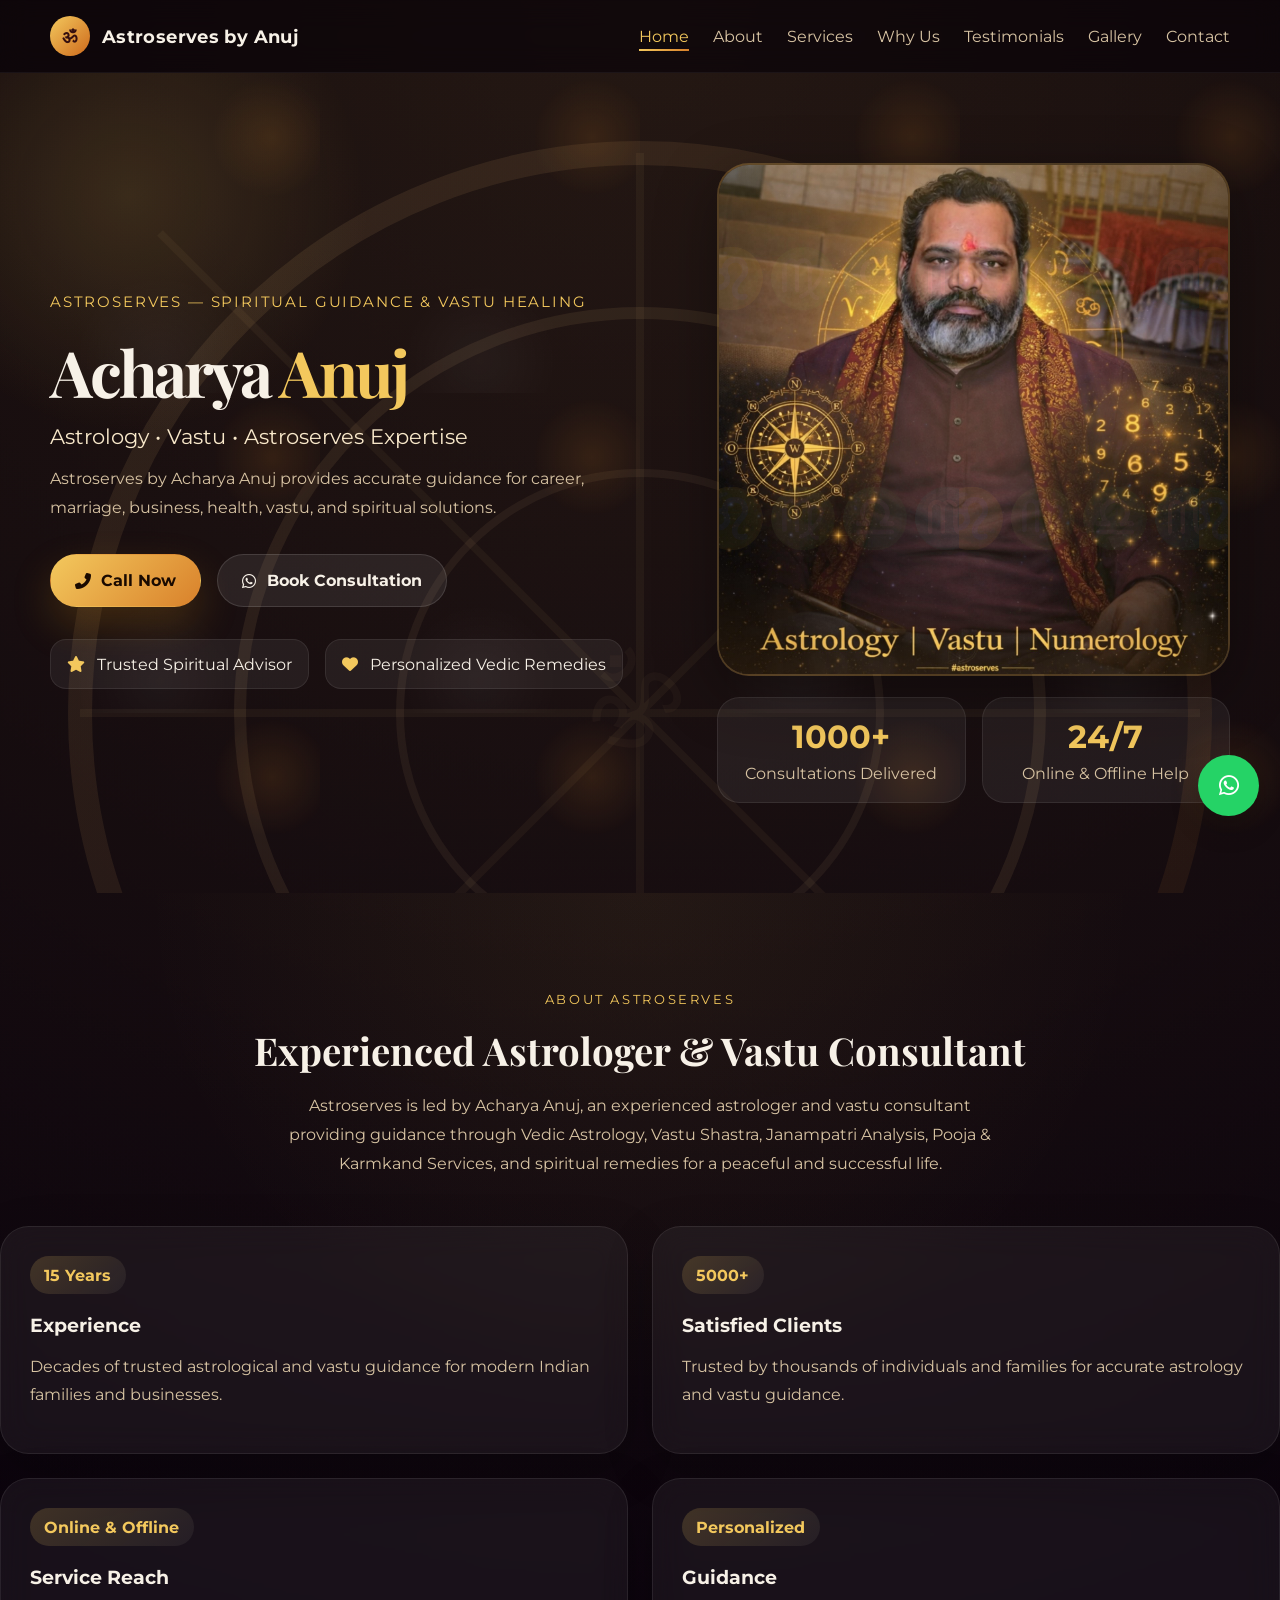
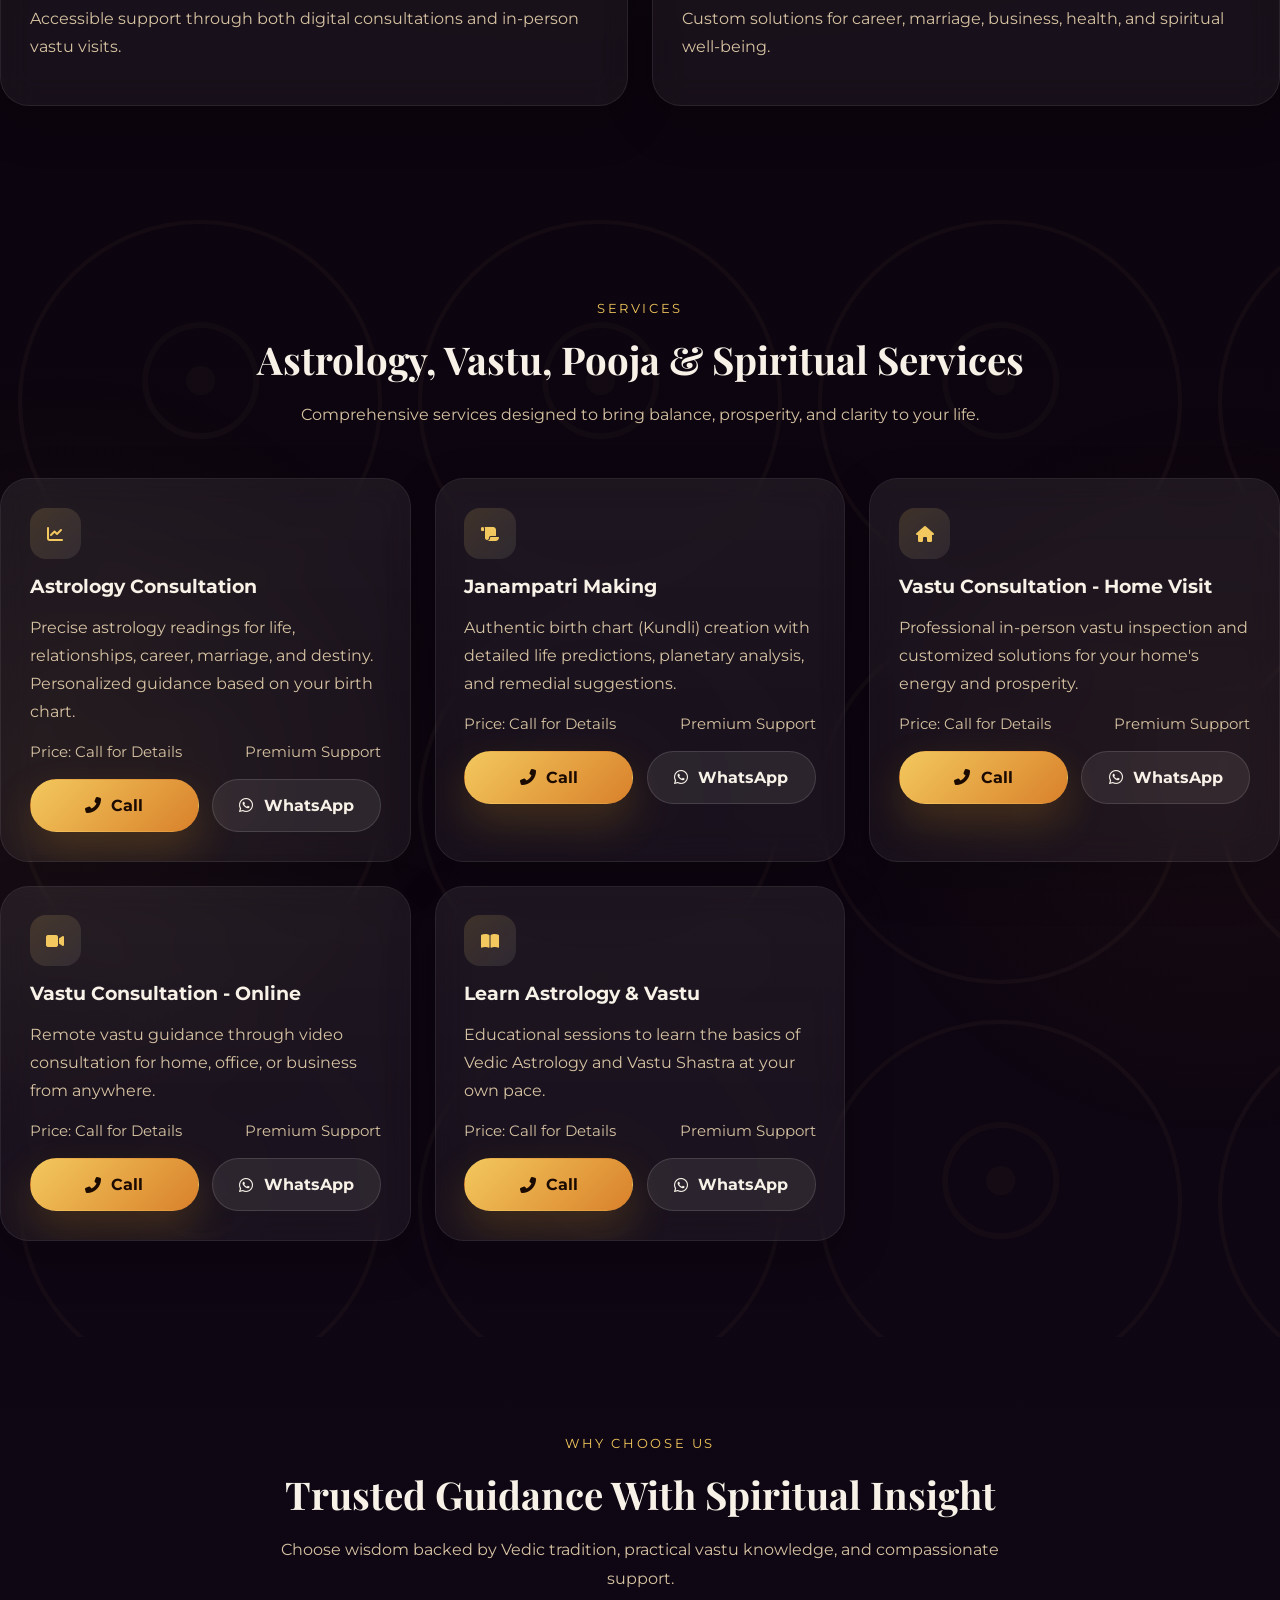
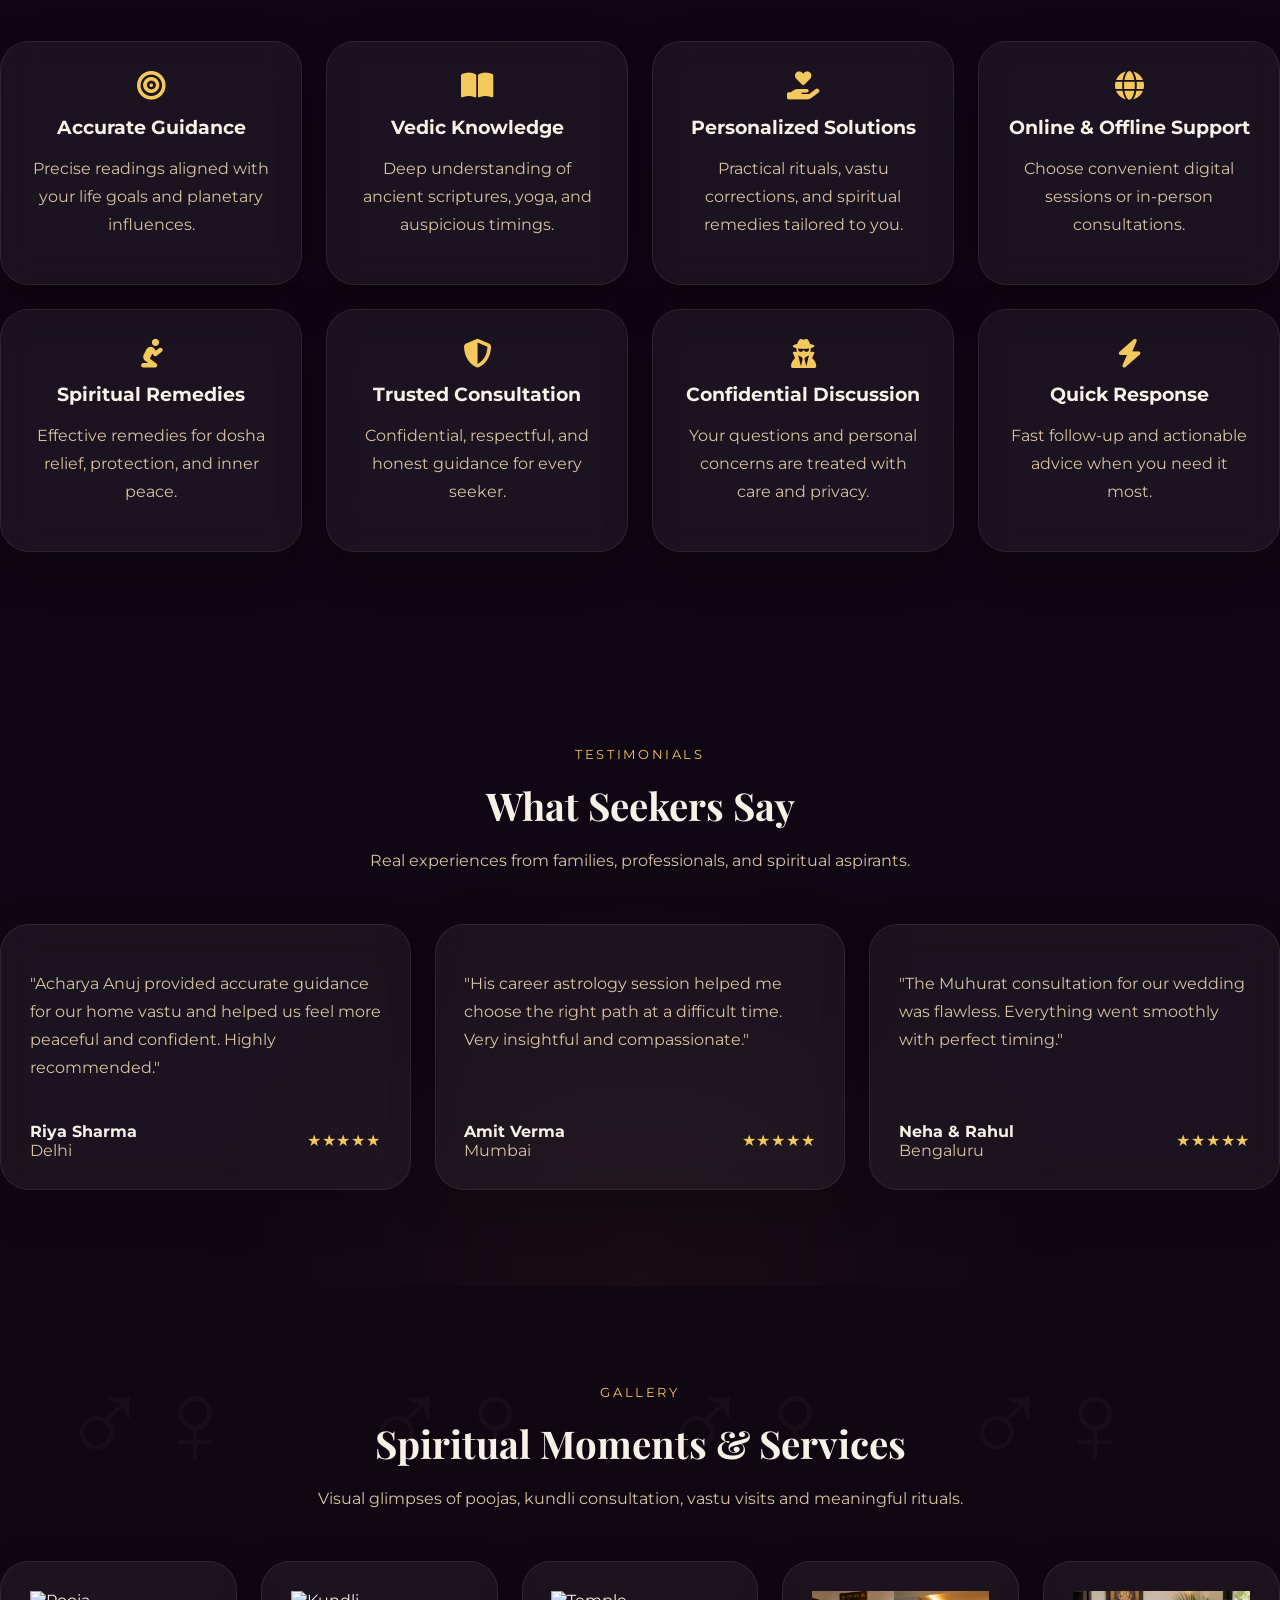
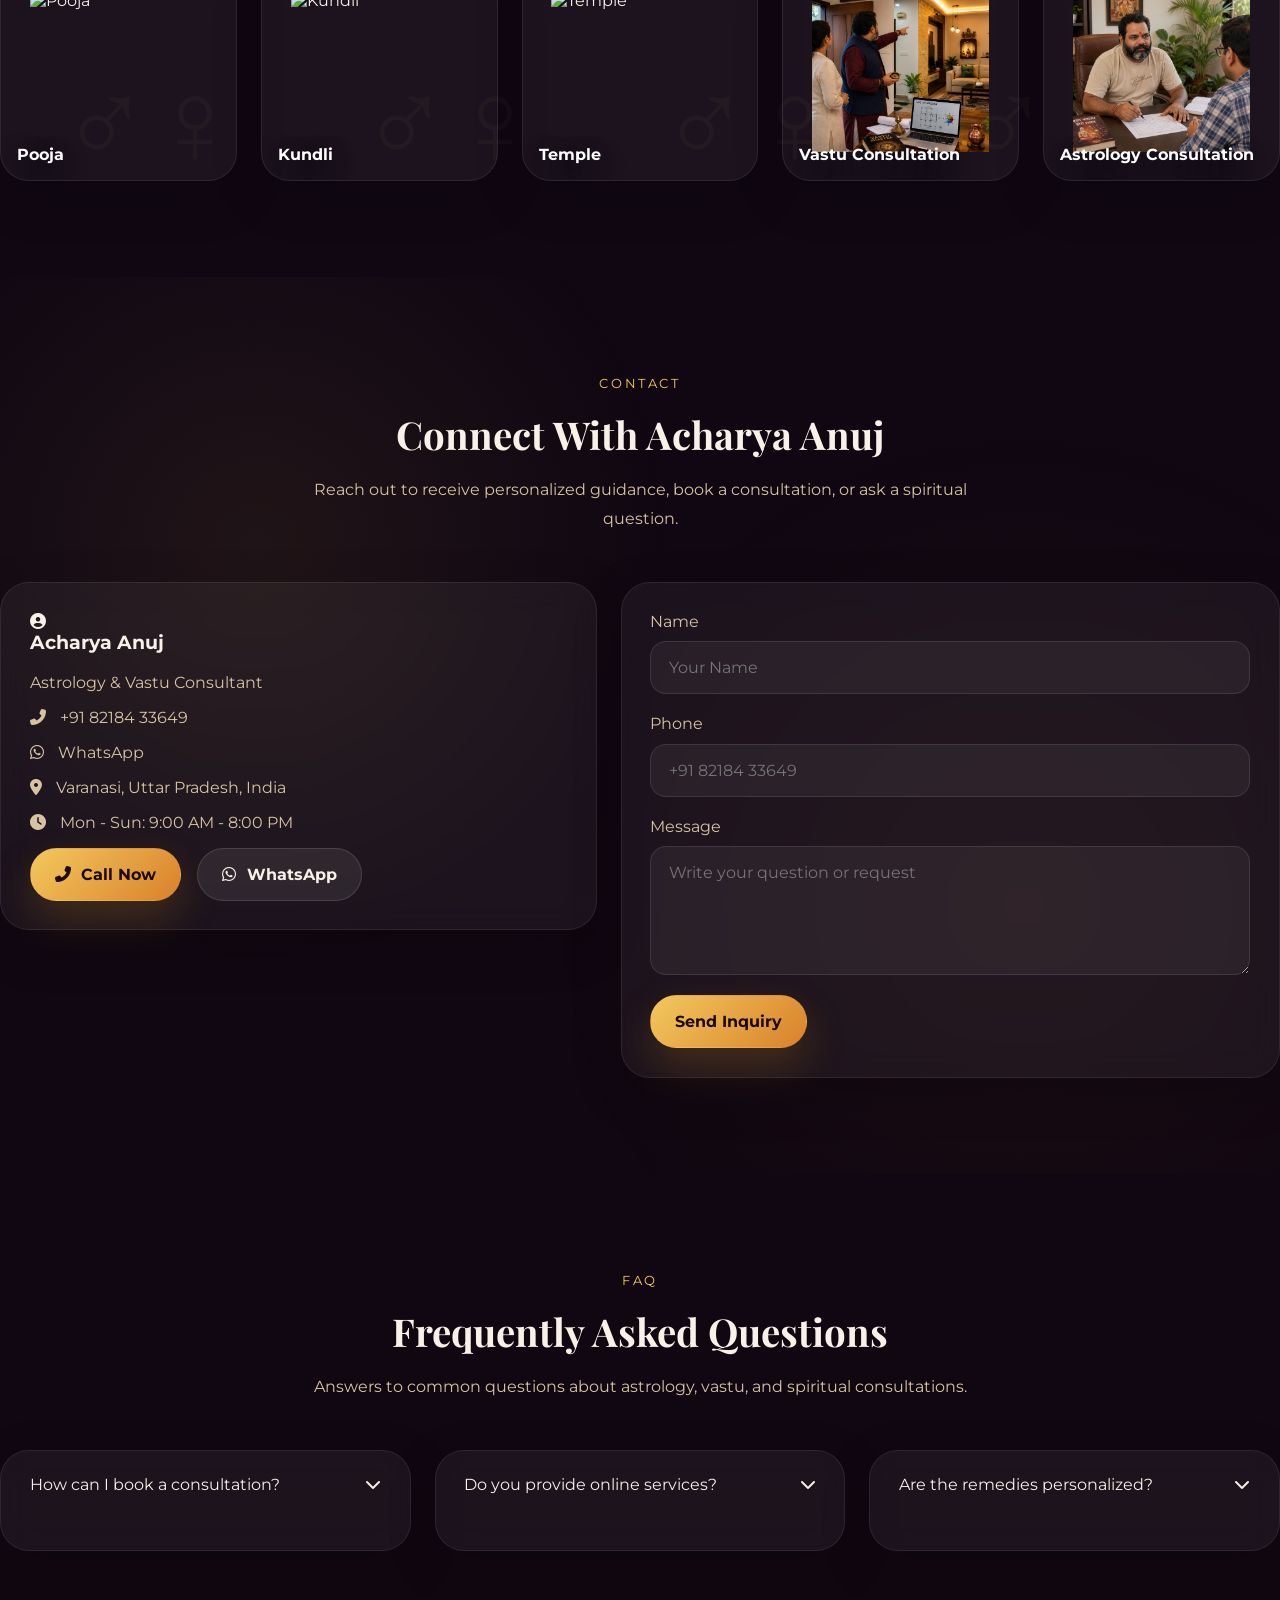
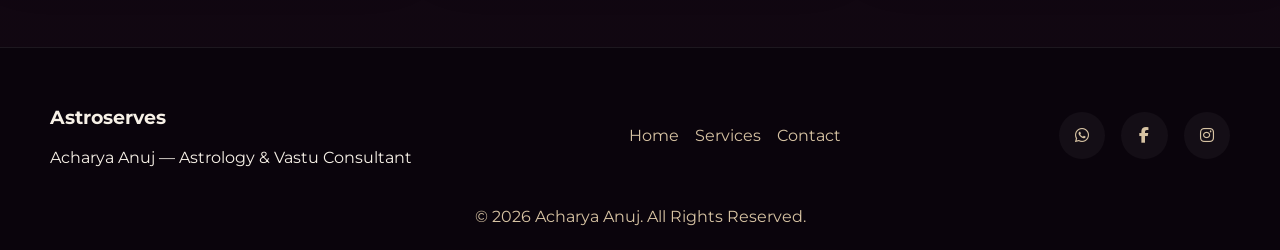
==== index.html @ 3aa297d4 "Add lightbox for gallery images on click" ====
<!DOCTYPE html>
<html lang="en">
  <head>
    <meta charset="UTF-8" />
    <meta name="viewport" content="width=device-width, initial-scale=1.0" />
    <meta
      name="description"
      content="Astroserves by Acharya Anuj - Indian astrologer and vastu consultant offering astrology, vastu, pooja, karmkand, janampatri, and spiritual consultation services."
    />
    <title>Astroserves | Acharya Anuj - Astrology & Vastu</title>
    <link rel="preconnect" href="https://fonts.googleapis.com" />
    <link rel="preconnect" href="https://fonts.gstatic.com" crossorigin />
    <link
      href="https://fonts.googleapis.com/css2?family=Montserrat:wght@400;500;600;700;800&family=Playfair+Display:wght@600;700;800&display=swap"
      rel="stylesheet"
    />
    <link
      rel="stylesheet"
      href="https://cdnjs.cloudflare.com/ajax/libs/font-awesome/6.5.4/css/all.min.css"
      integrity="sha512-g7y+NBTzsnsv+9cy2U4in8kgkGOnmgh0qbaQrmZxBmtCqzcb5ygcUSIk1CgKfDM2x8fIKQGbgY8y4GmZ2QgK9A=="
      crossorigin="anonymous"
      referrerpolicy="no-referrer"
    />
    <link rel="stylesheet" href="styles.css" />
  </head>
  <body>
    <!-- Global editable settings -->
    <script>
      window.acharyaConfig = {
        phone: "+918218433649",
        whatsapp: "918218433649",
        // Your astrologer photo - local image
        acharyaImage: "images/acharya-anuj.jpg",
      };
    </script>

    <!-- Loading animation -->
    <div class="page-loader" id="pageLoader">
      <div class="loader-ring"></div>
      <p>Preparing spiritual guidance...</p>
    </div>

    <!-- Floating WhatsApp CTA -->
    <a
      href="https://wa.me/918218433649"
      class="floating-whatsapp"
      target="_blank"
      rel="noreferrer"
      aria-label="WhatsApp"
    >
      <i class="fab fa-whatsapp"></i>
    </a>

    <!-- Sticky navigation -->
    <header class="topbar">
      <nav class="navbar container">
        <a href="#home" class="brand">
          <span class="brand-icon">ॐ</span>
          <span>
            Astroserves <strong>by Anuj</strong>
          </span>
        </a>
        <button class="nav-toggle" aria-label="Toggle navigation">
          <i class="fas fa-bars"></i>
        </button>
        <div class="nav-links" id="navLinks">
          <a href="#home" class="nav-link">Home</a>
          <a href="#about" class="nav-link">About</a>
          <a href="#services" class="nav-link">Services</a>
          <a href="#why" class="nav-link">Why Us</a>
          <a href="#testimonials" class="nav-link">Testimonials</a>
          <a href="#gallery" class="nav-link">Gallery</a>
          <a href="#contact" class="nav-link">Contact</a>
        </div>
      </nav>
    </header>

    <main>
      <!-- Hero section -->
      <section class="hero-section" id="home">
        <div class="hero-overlay"></div>
        <div class="container hero-grid">
          <div class="hero-copy animate-up">
            <p class="eyebrow">Astroserves — Spiritual Guidance & Vastu Healing</p>
            <h1>
              Acharya <span>Anuj</span>
            </h1>
            <p class="hero-title">Astrology • Vastu • Astroserves Expertise</p>
            <p class="hero-text">
              Astroserves by Acharya Anuj provides accurate guidance for career, marriage, business, health, vastu, and spiritual solutions.
            </p>
            <div class="hero-actions">
              <a href="tel:+918218433649" class="btn btn-primary">
                <i class="fas fa-phone-alt"></i> Call Now
              </a>
              <a href="https://wa.me/918218433649" class="btn btn-secondary" target="_blank" rel="noreferrer">
                <i class="fab fa-whatsapp"></i> Book Consultation
              </a>
            </div>
            <div class="hero-badges">
              <div><i class="fas fa-star"></i> Trusted Spiritual Advisor</div>
              <div><i class="fas fa-heart"></i> Personalized Vedic Remedies</div>
            </div>
          </div>

          <div class="hero-image animate-up delay-1">
            <div class="image-card">
              <div class="image-glow"></div>
              <img
                id="acharyaImage"
                src="https://images.unsplash.com/photo-1494526585095-c41746248156?auto=format&fit=crop&w=880&q=80"
                alt="Acharya Anuj"
              />
            </div>
            <div class="hero-stat-card">
              <div>
                <span>1000+</span>
                <p>Consultations Delivered</p>
              </div>
              <div>
                <span>24/7</span>
                <p>Online & Offline Help</p>
              </div>
            </div>
          </div>
        </div>
      </section>

      <!-- About section -->
      <section class="section about-section" id="about">
        <div class="container section-header">
          <span class="section-label">About Astroserves</span>
          <h2>Experienced Astrologer & Vastu Consultant</h2>
          <p>
            Astroserves is led by Acharya Anuj, an experienced astrologer and vastu consultant providing guidance through Vedic Astrology,
            Vastu Shastra, Janampatri Analysis, Pooja & Karmkand Services, and spiritual remedies for a peaceful and
            successful life.
          </p>
        </div>
        <div class="about-grid">
          <div class="about-card glass-card animate-up">
            <div class="badge">15 Years</div>
            <h3>Experience</h3>
            <p>Decades of trusted astrological and vastu guidance for modern Indian families and businesses.</p>
          </div>
          <div class="about-card glass-card animate-up delay-1">
            <div class="badge">5000+</div>
            <h3>Satisfied Clients</h3>
            <p>Trusted by thousands of individuals and families for accurate astrology and vastu guidance.</p>
          </div>
          <div class="about-card glass-card animate-up delay-2">
            <div class="badge">Online & Offline</div>
            <h3>Service Reach</h3>
            <p>Accessible support through both digital consultations and in-person vastu visits.</p>
          </div>
          <div class="about-card glass-card animate-up delay-3">
            <div class="badge">Personalized</div>
            <h3>Guidance</h3>
            <p>Custom solutions for career, marriage, business, health, and spiritual well-being.</p>
          </div>
        </div>
      </section>

      <!-- Services section -->
      <section class="section services-section" id="services">
        <div class="container section-header">
          <span class="section-label">Services</span>
          <h2>Astrology, Vastu, Pooja & Spiritual Services</h2>
          <p>Comprehensive services designed to bring balance, prosperity, and clarity to your life.</p>
        </div>
        <div class="services-grid" id="servicesGrid"></div>
      </section>

      <!-- Why choose us section -->
      <section class="section why-section" id="why">
        <div class="container section-header">
          <span class="section-label">Why Choose Us</span>
          <h2>Trusted Guidance With Spiritual Insight</h2>
          <p>Choose wisdom backed by Vedic tradition, practical vastu knowledge, and compassionate support.</p>
        </div>
        <div class="why-grid">
          <div class="why-card glass-card animate-up">
            <i class="fas fa-bullseye"></i>
            <h3>Accurate Guidance</h3>
            <p>Precise readings aligned with your life goals and planetary influences.</p>
          </div>
          <div class="why-card glass-card animate-up delay-1">
            <i class="fas fa-book-open"></i>
            <h3>Vedic Knowledge</h3>
            <p>Deep understanding of ancient scriptures, yoga, and auspicious timings.</p>
          </div>
          <div class="why-card glass-card animate-up delay-2">
            <i class="fas fa-hand-holding-heart"></i>
            <h3>Personalized Solutions</h3>
            <p>Practical rituals, vastu corrections, and spiritual remedies tailored to you.</p>
          </div>
          <div class="why-card glass-card animate-up delay-3">
            <i class="fas fa-globe"></i>
            <h3>Online & Offline Support</h3>
            <p>Choose convenient digital sessions or in-person consultations.</p>
          </div>
          <div class="why-card glass-card animate-up delay-4">
            <i class="fas fa-pray"></i>
            <h3>Spiritual Remedies</h3>
            <p>Effective remedies for dosha relief, protection, and inner peace.</p>
          </div>
          <div class="why-card glass-card animate-up delay-5">
            <i class="fas fa-shield-alt"></i>
            <h3>Trusted Consultation</h3>
            <p>Confidential, respectful, and honest guidance for every seeker.</p>
          </div>
          <div class="why-card glass-card animate-up delay-6">
            <i class="fas fa-user-secret"></i>
            <h3>Confidential Discussion</h3>
            <p>Your questions and personal concerns are treated with care and privacy.</p>
          </div>
          <div class="why-card glass-card animate-up delay-7">
            <i class="fas fa-bolt"></i>
            <h3>Quick Response</h3>
            <p>Fast follow-up and actionable advice when you need it most.</p>
          </div>
        </div>
      </section>

      <!-- Testimonials section -->
      <section class="section testimonials-section" id="testimonials">
        <div class="container section-header">
          <span class="section-label">Testimonials</span>
          <h2>What Seekers Say</h2>
          <p>Real experiences from families, professionals, and spiritual aspirants.</p>
        </div>
        <div class="testimonials-grid">
          <article class="testimonial-card glass-card animate-up">
            <p>
              "Acharya Anuj provided accurate guidance for our home vastu and helped us feel more peaceful and confident. Highly recommended."
            </p>
            <div class="testimonial-author">
              <div>
                <h4>Riya Sharma</h4>
                <span>Delhi</span>
              </div>
              <div class="rating">★★★★★</div>
            </div>
          </article>
          <article class="testimonial-card glass-card animate-up delay-1">
            <p>
              "His career astrology session helped me choose the right path at a difficult time. Very insightful and compassionate."
            </p>
            <div class="testimonial-author">
              <div>
                <h4>Amit Verma</h4>
                <span>Mumbai</span>
              </div>
              <div class="rating">★★★★★</div>
            </div>
          </article>
          <article class="testimonial-card glass-card animate-up delay-2">
            <p>
              "The Muhurat consultation for our wedding was flawless. Everything went smoothly with perfect timing."
            </p>
            <div class="testimonial-author">
              <div>
                <h4>Neha & Rahul</h4>
                <span>Bengaluru</span>
              </div>
              <div class="rating">★★★★★</div>
            </div>
          </article>
        </div>
      </section>

      <!-- Gallery section -->
      <section class="section gallery-section" id="gallery">
        <div class="container section-header">
          <span class="section-label">Gallery</span>
          <h2>Spiritual Moments & Services</h2>
          <p>Visual glimpses of poojas, kundli consultation, vastu visits and meaningful rituals.</p>
        </div>
        <div class="gallery-grid">
          <div class="gallery-card animate-up">
            <img src="https://images.unsplash.com/photo-1542736667-069246bdbcdb?auto=format&fit=crop&w=800&q=80" alt="Pooja" class="lightbox-trigger" />
            <span>Pooja</span>
          </div>
          <div class="gallery-card animate-up delay-1">
            <img src="https://images.unsplash.com/photo-1513759565280-98cd4b90e0d9?auto=format&fit=crop&w=800&q=80" alt="Kundli" class="lightbox-trigger" />
            <span>Kundli</span>
          </div>
          <div class="gallery-card animate-up delay-2">
            <img src="https://images.unsplash.com/photo-1519125323398-675f0ddb6308?auto=format&fit=crop&w=800&q=80" alt="Temple" class="lightbox-trigger" />
            <span>Temple</span>
          </div>
          <div class="gallery-card animate-up delay-3">
            <img src="images/vastuimage.png" alt="Vastu Consultation" class="lightbox-trigger" />
            <span>Vastu Consultation</span>
          </div>
          <div class="gallery-card animate-up delay-4">
            <img src="images/astrology-consultation.png" alt="Astrology Consultation" class="lightbox-trigger" />
            <span>Astrology Consultation</span>
          </div>
        </div>

        <!-- Lightbox -->
        <div id="lightbox" style="display:none;position:fixed;inset:0;background:rgba(0,0,0,0.85);z-index:9999;align-items:center;justify-content:center;cursor:zoom-out;">
          <img id="lightboxImg" src="" alt="" style="max-width:90vw;max-height:90vh;border-radius:12px;box-shadow:0 8px 40px rgba(0,0,0,0.6);" />
          <button id="lightboxClose" style="position:absolute;top:20px;right:28px;background:none;border:none;color:#fff;font-size:2.5rem;cursor:pointer;line-height:1;">&times;</button>
        </div>
      </section>

      <!-- Contact section -->
      <section class="section contact-section" id="contact">
        <div class="container section-header">
          <span class="section-label">Contact</span>
          <h2>Connect With Acharya Anuj</h2>
          <p>Reach out to receive personalized guidance, book a consultation, or ask a spiritual question.</p>
        </div>
        <div class="contact-grid">
          <div class="contact-details glass-card animate-up">
            <div class="contact-card-icon"><i class="fas fa-user-circle"></i></div>
            <h3>Acharya Anuj</h3>
            <p>Astrology & Vastu Consultant</p>
            <div class="contact-info">
              <p><i class="fas fa-phone-alt"></i> <a href="tel:+918218433649">+91 82184 33649</a></p>
              <p><i class="fab fa-whatsapp"></i> <a href="https://wa.me/918218433649" target="_blank" rel="noreferrer">WhatsApp</a></p>
              <p><i class="fas fa-map-marker-alt"></i> Varanasi, Uttar Pradesh, India</p>
              <p><i class="fas fa-clock"></i> Mon - Sun: 9:00 AM - 8:00 PM</p>
            </div>
            <div class="contact-buttons">
              <a href="tel:+918218433649" class="btn btn-primary">
                <i class="fas fa-phone-alt"></i> Call Now
              </a>
              <a href="https://wa.me/918218433649" class="btn btn-secondary" target="_blank" rel="noreferrer">
                <i class="fab fa-whatsapp"></i> WhatsApp
              </a>
            </div>
          </div>
          <form class="contact-form glass-card animate-up delay-1" id="contactForm">
            <label>
              <span>Name</span>
              <input type="text" name="name" placeholder="Your Name" required />
            </label>
            <label>
              <span>Phone</span>
              <input type="tel" name="phone" placeholder="+91 82184 33649" required />
            </label>
            <label>
              <span>Message</span>
              <textarea name="message" rows="5" placeholder="Write your question or request"></textarea>
            </label>
            <button type="submit" class="btn btn-primary">Send Inquiry</button>
          </form>
        </div>
      </section>

      <!-- FAQ section -->
      <section class="section faq-section" id="faq">
        <div class="container section-header">
          <span class="section-label">FAQ</span>
          <h2>Frequently Asked Questions</h2>
          <p>Answers to common questions about astrology, vastu, and spiritual consultations.</p>
        </div>
        <div class="faq-grid">
          <div class="faq-card glass-card animate-up">
            <button class="faq-toggle">
              <span>How can I book a consultation?</span>
              <i class="fas fa-chevron-down"></i>
            </button>
            <p class="faq-answer">Use the Call Now button or WhatsApp message to book your preferred time and service.</p>
          </div>
          <div class="faq-card glass-card animate-up delay-1">
            <button class="faq-toggle">
              <span>Do you provide online services?</span>
              <i class="fas fa-chevron-down"></i>
            </button>
            <p class="faq-answer">Yes, online consultations are available through video, phone, and chat for clients worldwide.</p>
          </div>
          <div class="faq-card glass-card animate-up delay-2">
            <button class="faq-toggle">
              <span>Are the remedies personalized?</span>
              <i class="fas fa-chevron-down"></i>
            </button>
            <p class="faq-answer">Every guidance plan is customized based on your birth chart, vastu evaluation, and life challenges.</p>
          </div>
        </div>
      </section>
    </main>

    <!-- Back to top button -->
    <button class="back-to-top" id="backToTop" aria-label="Scroll to top">
      <i class="fas fa-chevron-up"></i>
    </button>

    <!-- Footer -->
    <footer class="footer">
      <div class="container footer-grid">
        <div>
          <h3>Astroserves</h3>
          <p>Acharya Anuj — Astrology & Vastu Consultant</p>
        </div>
        <div class="footer-links">
          <a href="#home">Home</a>
          <a href="#services">Services</a>
          <a href="#contact">Contact</a>
        </div>
        <div class="footer-social">
          <a href="https://wa.me/918218433649" target="_blank" rel="noreferrer" aria-label="WhatsApp">
            <i class="fab fa-whatsapp"></i>
          </a>
          <a href="#" aria-label="Facebook"><i class="fab fa-facebook-f"></i></a>
          <a href="#" aria-label="Instagram"><i class="fab fa-instagram"></i></a>
        </div>
      </div>
      <div class="footer-copy">© 2026 Acharya Anuj. All Rights Reserved.</div>
    </footer>

    <script src="script.js"></script>
  </body>
</html>
---- styles.css ----
:root {
  --bg: #090208;
  --surface: rgba(28, 10, 19, 0.88);
  --surface-strong: rgba(35, 14, 28, 0.96);
  --card: rgba(255, 247, 229, 0.08);
  --text: #f7f1e7;
  --muted: #d7c3a3;
  --gold: #f3c85d;
  --saffron: #d9812b;
  --maroon: #5a1111;
  --accent: #d99d3d;
  --shadow: 0 18px 60px rgba(0, 0, 0, 0.35);
  scroll-behavior: smooth;
}

* {
  box-sizing: border-box;
}

html,
body {
  margin: 0;
  min-height: 100%;
  font-family: "Montserrat", sans-serif;
  color: var(--text);
  background: radial-gradient(circle at top, rgba(235, 183, 98, 0.12), transparent 25%),
    linear-gradient(180deg, #090208 0%, #0f0714 50%, #110711 100%);
}

body {
  position: relative;
  overflow-x: hidden;
}

img {
  max-width: 100%;
  display: block;
}

a {
  color: inherit;
  text-decoration: none;
}

button,
input,
textarea {
  font: inherit;
}

.container {
  width: min(1180px, calc(100% - 2rem));
  margin: 0 auto;
}

.topbar {
  position: sticky;
  top: 0;
  z-index: 100;
  backdrop-filter: blur(14px);
  background: rgba(9, 2, 8, 0.65);
  border-bottom: 1px solid rgba(255, 255, 255, 0.05);
}

.navbar {
  display: flex;
  align-items: center;
  justify-content: space-between;
  gap: 1rem;
  padding: 1rem 0;
}

.brand {
  display: flex;
  align-items: center;
  gap: 0.75rem;
  font-size: 1.15rem;
  letter-spacing: 0.02em;
  font-weight: 700;
}

.brand-icon {
  width: 2.5rem;
  height: 2.5rem;
  border-radius: 50%;
  display: grid;
  place-items: center;
  background: linear-gradient(135deg, #f3c85d, #ce6a1c);
  color: #350f0f;
}

.nav-toggle {
  display: none;
  background: transparent;
  border: none;
  color: var(--text);
  font-size: 1.4rem;
}

.nav-links {
  display: flex;
  align-items: center;
  gap: 1.5rem;
}

.nav-link {
  color: var(--muted);
  position: relative;
  transition: color 0.2s ease;
}

.nav-link:hover,
.nav-link.active {
  color: var(--gold);
}

.nav-link.active::after,
.nav-link:hover::after {
  content: "";
  position: absolute;
  left: 0;
  bottom: -0.35rem;
  width: 100%;
  height: 2px;
  background: linear-gradient(90deg, #f3c85d, #d9812b);
}

.hero-section {
  min-height: calc(100vh - 80px);
  display: grid;
  align-items: center;
  position: relative;
  padding: 3rem 0;
}

.hero-overlay {
  position: absolute;
  inset: 0;
  background-image: radial-gradient(circle at 10% 15%, rgba(243, 200, 93, 0.15), transparent 18%),
    radial-gradient(circle at 85% 20%, rgba(209, 129, 43, 0.14), transparent 16%),
    radial-gradient(circle at 50% 90%, rgba(255, 255, 255, 0.04), transparent 26%),
    url("data:image/svg+xml,%3Csvg xmlns='http://www.w3.org/2000/svg' width='320' height='320' viewBox='0 0 320 320'%3E%3Cdefs%3E%3ClinearGradient id='grad1' x1='0%25' y1='0%25' x2='100%25' y2='100%25'%3E%3Cstop offset='0%25' style='stop-color:%23d9b47a;stop-opacity:0.12'/%3E%3Cstop offset='100%25' style='stop-color:%23d9812b;stop-opacity:0.08'/%3E%3C/linearGradient%3E%3C/defs%3E%3Ccircle cx='160' cy='160' r='140' fill='none' stroke='url(%23grad1)' stroke-width='6'/%3E%3Ccircle cx='160' cy='160' r='100' fill='none' stroke='%23d9b47a' stroke-opacity='0.1' stroke-width='3'/%3E%3Ccircle cx='160' cy='160' r='60' fill='none' stroke='%23d9b47a' stroke-opacity='0.08' stroke-width='2'/%3E%3Cpath d='M160 20 L160 300 M20 160 L300 160 M40 40 L280 280 M40 280 L280 40' stroke='%23d9b47a' stroke-opacity='0.06' stroke-width='2'/%3E%3Ctext x='160' y='160' text-anchor='middle' dominant-baseline='middle' font-size='28' fill='%23d9b47a' opacity='0.04' transform='rotate(-45 160 160)'%3Eॐ%3C/text%3E%3C/svg%3E");
  background-size: cover, 320px 320px, 320px 320px;
  opacity: 0.95;
  pointer-events: none;
}

.hero-grid {
  position: relative;
  display: grid;
  grid-template-columns: 1.1fr 0.9fr;
  gap: 2.5rem;
  align-items: center;
}

.hero-copy {
  max-width: 620px;
  z-index: 1;
}

.eyebrow {
  display: inline-flex;
  align-items: center;
  gap: 0.5rem;
  color: var(--gold);
  font-size: 0.95rem;
  text-transform: uppercase;
  letter-spacing: 0.12em;
}

.hero-copy h1 {
  font-family: "Playfair Display", serif;
  font-size: clamp(3rem, 5vw, 5rem);
  line-height: 0.95;
  margin: 1rem 0 0.6rem;
  letter-spacing: -0.05em;
}

.hero-copy h1 span {
  color: var(--gold);
}

.hero-title {
  font-size: 1.3rem;
  color: #f8e8ca;
  margin-bottom: 1rem;
}

.hero-text {
  max-width: 36rem;
  line-height: 1.8;
  color: var(--muted);
  margin-bottom: 2rem;
}

.hero-actions {
  display: flex;
  flex-wrap: wrap;
  gap: 1rem;
}

.btn {
  display: inline-flex;
  align-items: center;
  justify-content: center;
  gap: 0.65rem;
  padding: 1rem 1.5rem;
  border-radius: 999px;
  border: 1px solid transparent;
  font-weight: 700;
  transition: transform 0.25s ease, box-shadow 0.25s ease, background 0.25s ease;
}

.btn:hover {
  transform: translateY(-2px);
}

.btn-primary {
  background: linear-gradient(135deg, #f3c85d, #d9812b);
  color: #1a0a00;
  box-shadow: 0 18px 40px rgba(211, 139, 25, 0.22);
}

.btn-secondary {
  background: rgba(255, 255, 255, 0.08);
  color: var(--text);
  border-color: rgba(255, 255, 255, 0.12);
}

.hero-badges {
  display: flex;
  flex-wrap: wrap;
  gap: 1rem;
  margin-top: 2rem;
}

.hero-badges div {
  background: rgba(255, 255, 255, 0.06);
  border: 1px solid rgba(255, 255, 255, 0.08);
  padding: 0.9rem 1rem;
  border-radius: 1rem;
  min-width: 190px;
  display: flex;
  gap: 0.75rem;
  align-items: center;
}

.hero-badges i {
  color: var(--gold);
}

.hero-image {
  position: relative;
  display: grid;
  gap: 1.3rem;
  justify-content: end;
  z-index: 1;
}

.image-card {
  position: relative;
  border-radius: 2rem;
  overflow: hidden;
  box-shadow: var(--shadow);
  border: 2px solid rgba(243, 200, 93, 0.2);
  background: radial-gradient(circle at center, rgba(243, 200, 93, 0.08), transparent 60%),
    linear-gradient(135deg, rgba(209, 129, 43, 0.1), rgba(255, 255, 255, 0.02));
}

.image-card::before {
  content: "";
  position: absolute;
  inset: 0;
  background: 
    url("data:image/svg+xml,%3Csvg xmlns='http://www.w3.org/2000/svg' width='100' height='100' viewBox='0 0 100 100'%3E%3Ctext x='50' y='50' text-anchor='middle' dominant-baseline='middle' font-size='24' fill='%23d9b47a' opacity='0.06'%3E♈♉♊♋♌♍♎♏♐♑♒♓%3C/text%3E%3C/svg%3E");
  background-size: 240px 240px;
  pointer-events: none;
}

.image-card::after {
  content: "";
  position: absolute;
  inset: 0;
  background: linear-gradient(180deg, rgba(243, 200, 93, 0.2), transparent 30%, transparent 70%, rgba(209, 129, 43, 0.15));
  pointer-events: none;
}

.image-card img {
  width: 100%;
  height: 100%;
  min-height: 480px;
  object-fit: cover;
}

.image-glow {
  position: absolute;
  inset: -2rem;
  background: radial-gradient(circle at center, rgba(243, 200, 93, 0.22), transparent 45%);
  filter: blur(20px);
}

.hero-stat-card {
  display: grid;
  grid-template-columns: repeat(2, minmax(0, 1fr));
  gap: 1rem;
}

.hero-stat-card div {
  background: rgba(255, 255, 255, 0.06);
  border: 1px solid rgba(255, 255, 255, 0.08);
  border-radius: 1.4rem;
  padding: 1.2rem;
  text-align: center;
}

.hero-stat-card span {
  display: block;
  font-size: 2rem;
  font-weight: 700;
  color: var(--gold);
}

.hero-stat-card p {
  margin: 0.5rem 0 0;
  color: var(--muted);
}

.services-section {
  padding: 6rem 0;
  position: relative;
  background-image: 
    radial-gradient(circle at 5% 50%, rgba(243, 200, 93, 0.06), transparent 30%),
    radial-gradient(circle at 95% 50%, rgba(209, 129, 43, 0.05), transparent 28%);
}

.services-section::before {
  content: "";
  position: absolute;
  inset: 0;
  background: url("data:image/svg+xml,%3Csvg xmlns='http://www.w3.org/2000/svg' width='200' height='200' viewBox='0 0 200 200'%3E%3Ccircle cx='100' cy='100' r='90' fill='none' stroke='%23d9b47a' stroke-opacity='0.04' stroke-width='2'/%3E%3Ctext x='100' y='100' text-anchor='middle' dominant-baseline='middle' font-size='80' fill='%23d9b47a' opacity='0.03'%3E☉%3C/text%3E%3C/svg%3E");
  background-size: 400px 400px;
  pointer-events: none;
}

.about-section {
  background: radial-gradient(circle at 50% 0%, rgba(243, 200, 93, 0.06), transparent 45%);
}

.testimonials-section {
  background: radial-gradient(circle at 50% 100%, rgba(209, 129, 43, 0.05), transparent 50%);
}

.gallery-section {
  background-image: url("data:image/svg+xml,%3Csvg xmlns='http://www.w3.org/2000/svg' width='150' height='150' viewBox='0 0 150 150'%3E%3Ctext x='75' y='75' text-anchor='middle' dominant-baseline='middle' font-size='60' fill='%23d9b47a' opacity='0.04'%3E♂♀%3C/text%3E%3C/svg%3E");
  background-size: 300px 300px;
}

.contact-section {
  background: radial-gradient(circle at 20% 30%, rgba(243, 200, 93, 0.07), transparent 35%),
    radial-gradient(circle at 80% 70%, rgba(209, 129, 43, 0.05), transparent 40%);
}

.section {
  padding: 6rem 0;
  position: relative;
}

.section-header {
  text-align: center;
  margin-bottom: 3rem;
}

.section-label {
  color: var(--gold);
  text-transform: uppercase;
  letter-spacing: 0.2em;
  font-size: 0.82rem;
}

.section-header h2 {
  font-family: "Playfair Display", serif;
  font-size: clamp(2rem, 3vw, 3rem);
  margin: 1rem 0 1rem;
}

.section-header p {
  color: var(--muted);
  max-width: 720px;
  margin: 0 auto;
  line-height: 1.8;
}

.about-grid,
.why-grid,
.testimonials-grid,
.gallery-grid,
.contact-grid,
.faq-grid {
  display: grid;
  gap: 1.5rem;
}

.about-grid {
  grid-template-columns: repeat(2, minmax(0, 1fr));
}

.about-card,
.why-card,
.testimonial-card,
.gallery-card,
.contact-details,
.contact-form,
.faq-card,
.services-card {
  background: rgba(255, 255, 255, 0.05);
  border: 1px solid rgba(255, 255, 255, 0.08);
  border-radius: 1.8rem;
  padding: 1.8rem;
  box-shadow: 0 16px 50px rgba(0, 0, 0, 0.2);
}

.glass-card {
  backdrop-filter: blur(16px);
}

.badge {
  display: inline-flex;
  background: linear-gradient(135deg, rgba(243, 200, 93, 0.18), rgba(255, 255, 255, 0.05));
  color: var(--gold);
  font-weight: 700;
  padding: 0.6rem 0.9rem;
  border-radius: 999px;
  margin-bottom: 1.2rem;
}

.about-card h3,
.why-card h3,
.testimonial-card h4,
.services-card h3 {
  margin: 0 0 0.75rem;
}

.about-card p,
.why-card p,
.testimonial-card p,
.services-card p {
  color: var(--muted);
  line-height: 1.75;
}

.services-grid {
  display: grid;
  grid-template-columns: repeat(3, minmax(0, 1fr));
  gap: 1.5rem;
}

.services-card {
  position: relative;
  overflow: hidden;
  min-height: 260px;
}

.services-card::before {
  content: "";
  position: absolute;
  inset: 0;
  background: linear-gradient(180deg, rgba(255, 255, 255, 0.02), transparent 62%);
  pointer-events: none;
}

.services-card:hover {
  transform: translateY(-7px);
}

.services-card .service-icon {
  width: 3.2rem;
  height: 3.2rem;
  display: grid;
  place-items: center;
  border-radius: 1rem;
  margin-bottom: 1rem;
  background: linear-gradient(135deg, rgba(243, 200, 93, 0.16), rgba(255, 255, 255, 0.08));
  color: var(--gold);
}

.services-card .service-meta {
  display: flex;
  justify-content: space-between;
  margin: 1rem 0 1.1rem;
  color: var(--muted);
  font-size: 0.95rem;
}

.services-card .service-actions {
  display: flex;
  gap: 0.85rem;
  flex-wrap: wrap;
}

.services-card .service-actions a {
  flex: 1 1 48%;
  text-align: center;
}

.why-grid {
  grid-template-columns: repeat(4, minmax(0, 1fr));
}

.why-card {
  text-align: center;
}

.why-card i {
  font-size: 1.8rem;
  color: var(--gold);
  margin-bottom: 1rem;
}

.testimonials-grid {
  grid-template-columns: repeat(3, minmax(0, 1fr));
}

.testimonial-card p {
  min-height: 8rem;
}

.testimonial-author {
  display: flex;
  justify-content: space-between;
  align-items: center;
  gap: 1rem;
  margin-top: 1.5rem;
}

.testimonial-author h4 {
  margin: 0;
}

.testimonial-author span {
  color: var(--muted);
}

.rating {
  color: #f3c85d;
  letter-spacing: 0.05em;
}

.gallery-grid {
  grid-template-columns: repeat(5, minmax(0, 1fr));
}

.gallery-card {
  position: relative;
  overflow: hidden;
  min-height: 220px;
}

.gallery-card img {
  width: 100%;
  height: 100%;
  object-fit: cover;
  transition: transform 0.5s ease;
}

.gallery-card:hover img {
  transform: scale(1.06);
}

.gallery-card span {
  position: absolute;
  left: 1rem;
  bottom: 1rem;
  color: white;
  font-weight: 700;
  text-shadow: 0 10px 24px rgba(0, 0, 0, 0.55);
}

.contact-grid {
  grid-template-columns: 0.95fr 1.05fr;
  align-items: flex-start;
}

.contact-details h3 {
  margin-top: 0;
}

.contact-details p {
  color: var(--muted);
}

.contact-info p {
  display: flex;
  align-items: center;
  gap: 0.9rem;
  margin: 1rem 0;
}

.contact-buttons {
  display: flex;
  flex-wrap: wrap;
  gap: 1rem;
}

.contact-form label {
  display: grid;
  gap: 0.65rem;
  margin-bottom: 1.25rem;
  color: var(--muted);
}

.contact-form input,
.contact-form textarea {
  width: 100%;
  border: 1px solid rgba(255, 255, 255, 0.1);
  border-radius: 1rem;
  padding: 1rem 1.1rem;
  background: rgba(255, 255, 255, 0.05);
  color: var(--text);
  outline: none;
}

.contact-form input:focus,
.contact-form textarea:focus {
  border-color: rgba(243, 200, 93, 0.45);
  box-shadow: 0 0 0 4px rgba(243, 200, 93, 0.1);
}

.faq-grid {
  grid-template-columns: repeat(3, minmax(0, 1fr));
}

.faq-card {
  padding: 0;
  overflow: hidden;
}

.faq-toggle {
  width: 100%;
  background: transparent;
  border: none;
  color: var(--text);
  padding: 1.5rem 1.8rem;
  display: flex;
  justify-content: space-between;
  align-items: center;
  font-size: 1rem;
  cursor: pointer;
}

.faq-toggle i {
  transition: transform 0.3s ease;
}

.faq-answer {
  max-height: 0;
  overflow: hidden;
  transition: max-height 0.35s ease, padding 0.35s ease;
  color: var(--muted);
  padding: 0 1.8rem;
  line-height: 1.8;
}

.faq-card.active .faq-answer {
  max-height: 200px;
  padding-top: 0.8rem;
  padding-bottom: 1.4rem;
}

.faq-card.active .faq-toggle i {
  transform: rotate(180deg);
}

.back-to-top {
  position: fixed;
  right: 1.5rem;
  bottom: 1.5rem;
  width: 3.6rem;
  height: 3.6rem;
  border-radius: 50%;
  border: none;
  background: linear-gradient(135deg, #f3c85d, #d9812b);
  color: #1a0a00;
  box-shadow: 0 20px 40px rgba(0, 0, 0, 0.28);
  display: grid;
  place-items: center;
  cursor: pointer;
  opacity: 0;
  visibility: hidden;
  transition: opacity 0.25s ease, visibility 0.25s ease;
}

.back-to-top.show {
  opacity: 1;
  visibility: visible;
}

.floating-whatsapp {
  position: fixed;
  right: 1.3rem;
  bottom: 5.25rem;
  width: 3.8rem;
  height: 3.8rem;
  border-radius: 50%;
  background: #25d366;
  color: white;
  display: grid;
  place-items: center;
  font-size: 1.45rem;
  z-index: 90;
  box-shadow: 0 10px 28px rgba(0, 0, 0, 0.28);
}

.footer {
  padding: 2.5rem 0 1.5rem;
  border-top: 1px solid rgba(255, 255, 255, 0.08);
  background: rgba(10, 4, 12, 0.88);
}

.footer-grid {
  display: flex;
  justify-content: space-between;
  gap: 1rem;
  flex-wrap: wrap;
  align-items: center;
}

.footer-links,
.footer-social {
  display: flex;
  gap: 1rem;
  flex-wrap: wrap;
}

.footer a {
  color: var(--muted);
}

.footer-social a {
  width: 2.9rem;
  height: 2.9rem;
  display: grid;
  place-items: center;
  border-radius: 50%;
  background: rgba(255, 255, 255, 0.04);
  transition: transform 0.25s ease, background 0.25s ease;
}

.footer-social a:hover {
  transform: translateY(-2px);
  background: rgba(243, 200, 93, 0.15);
}

.footer-copy {
  margin-top: 1.5rem;
  text-align: center;
  color: var(--muted);
}

.page-loader {
  position: fixed;
  inset: 0;
  background: #090208;
  z-index: 200;
  display: flex;
  flex-direction: column;
  justify-content: center;
  align-items: center;
  gap: 1rem;
  color: var(--text);
}

.loader-ring {
  width: 4rem;
  height: 4rem;
  border: 6px solid rgba(255, 255, 255, 0.08);
  border-top-color: #f3c85d;
  border-radius: 50%;
  animation: spin 1.2s linear infinite;
}

@keyframes spin {
  to {
    transform: rotate(360deg);
  }
}

.animate-up {
  opacity: 0;
  transform: translateY(32px);
  animation: revealUp 0.85s ease forwards;
}

.animate-up.delay-1 {
  animation-delay: 0.12s;
}

.animate-up.delay-2 {
  animation-delay: 0.24s;
}

.animate-up.delay-3 {
  animation-delay: 0.36s;
}

.animate-up.delay-4 {
  animation-delay: 0.48s;
}

.animate-up.delay-5 {
  animation-delay: 0.6s;
}

.animate-up.delay-6 {
  animation-delay: 0.72s;
}

.animate-up.delay-7 {
  animation-delay: 0.84s;
}

@keyframes revealUp {
  to {
    opacity: 1;
    transform: translateY(0);
  }
}

@media (max-width: 1120px) {
  .hero-grid,
  .contact-grid {
    grid-template-columns: 1fr;
  }

  .gallery-grid {
    grid-template-columns: repeat(3, minmax(0, 1fr));
  }

  .why-grid,
  .faq-grid {
    grid-template-columns: repeat(2, minmax(0, 1fr));
  }
}

@media (max-width: 860px) {
  .topbar {
    padding: 0.9rem 0;
  }

  .navbar {
    flex-wrap: wrap;
    justify-content: space-between;
  }

  .nav-toggle {
    display: inline-flex;
  }

  .nav-links {
    width: 100%;
    max-height: 0;
    overflow: hidden;
    flex-direction: column;
    background: rgba(9, 2, 8, 0.95);
    border-radius: 1.4rem;
    padding: 0 1rem;
    transition: max-height 0.3s ease;
  }

  .nav-links.open {
    max-height: 320px;
    padding: 1rem;
  }

  .nav-link {
    width: 100%;
    padding: 0.8rem 0;
    border-bottom: 1px solid rgba(255, 255, 255, 0.08);
  }

  .services-grid {
    grid-template-columns: 1fr;
  }

  .why-grid {
    grid-template-columns: 1fr;
  }

  .testimonials-grid,
  .faq-grid {
    grid-template-columns: 1fr;
  }

  .gallery-grid {
    grid-template-columns: 1fr;
  }

  .about-grid {
    grid-template-columns: 1fr;
  }
}

@media (max-width: 650px) {
  .hero-section {
    padding: 2.5rem 0;
  }

  .hero-copy h1 {
    font-size: 2.8rem;
  }

  .hero-actions {
    flex-direction: column;
  }

  .hero-stat-card {
    grid-template-columns: 1fr;
  }

  .contact-info p {
    font-size: 0.95rem;
  }

  .footer-grid {
    text-align: center;
    justify-content: center;
  }
}
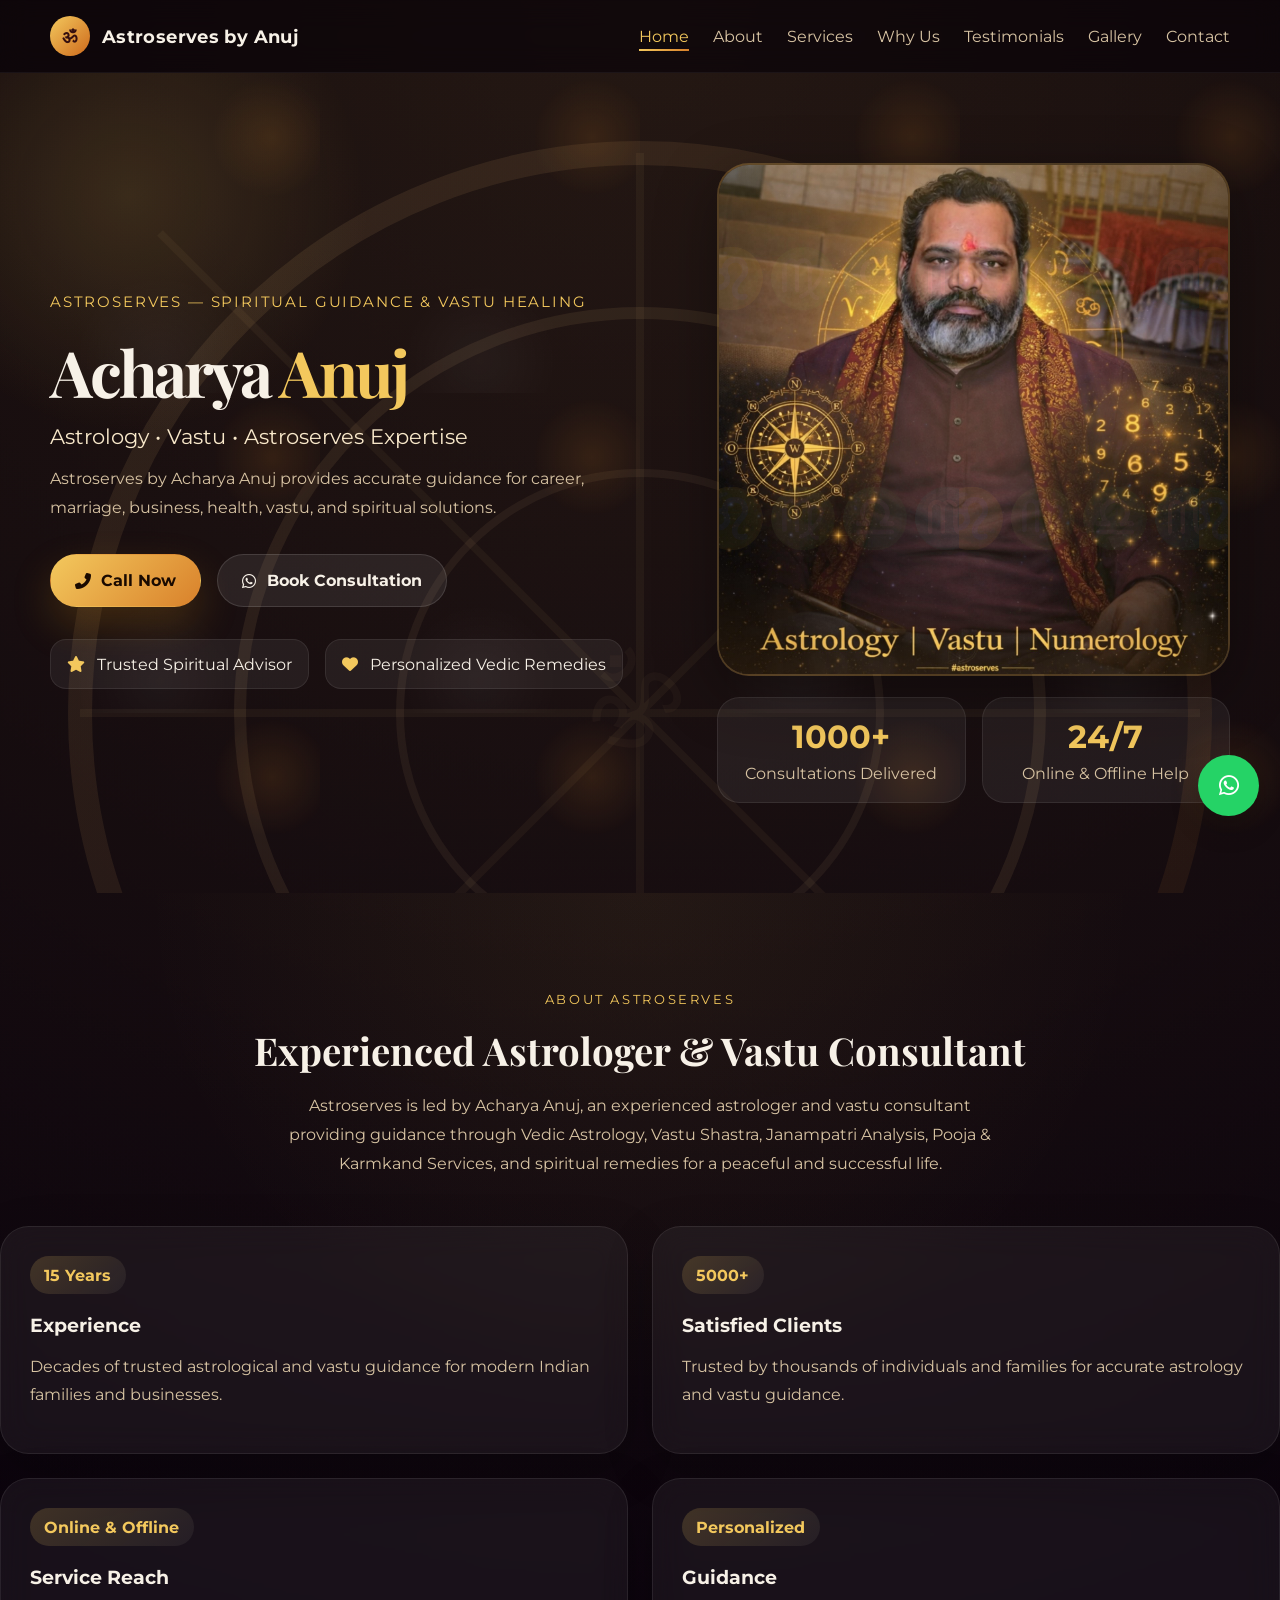
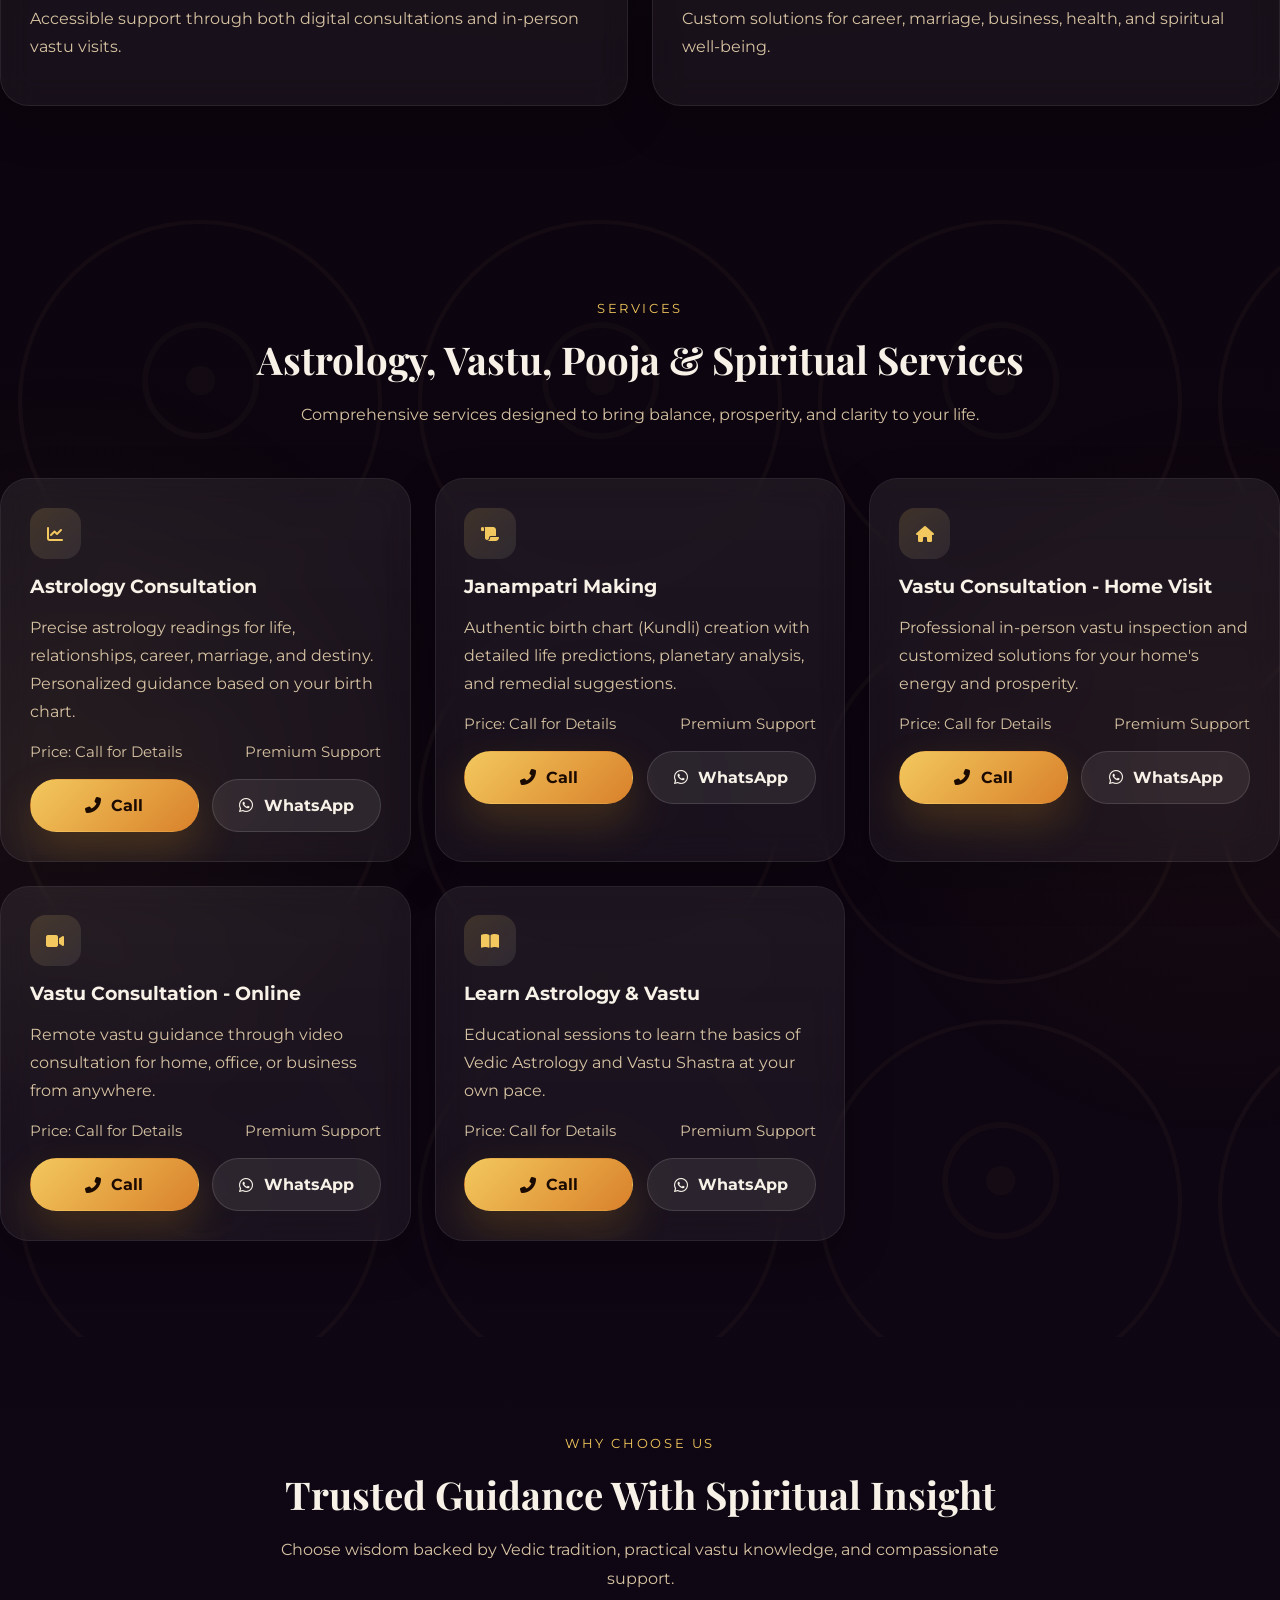
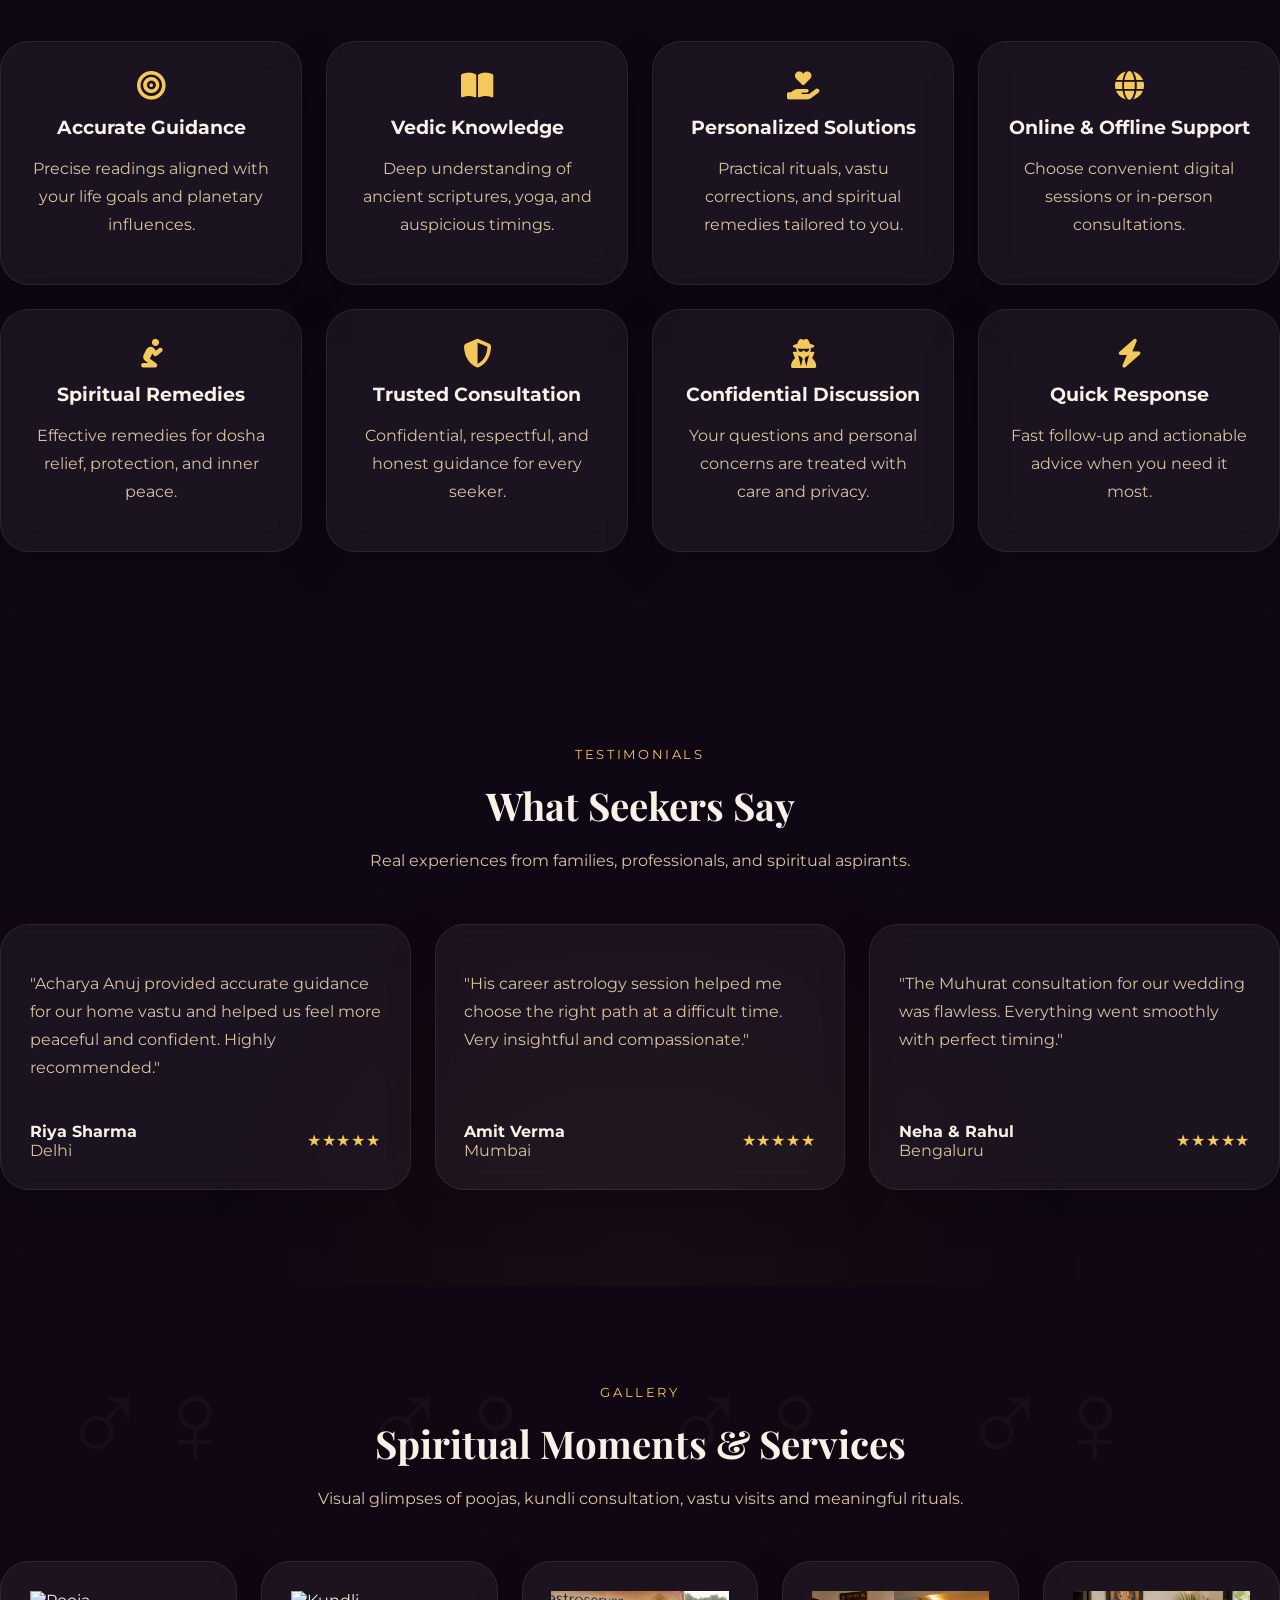
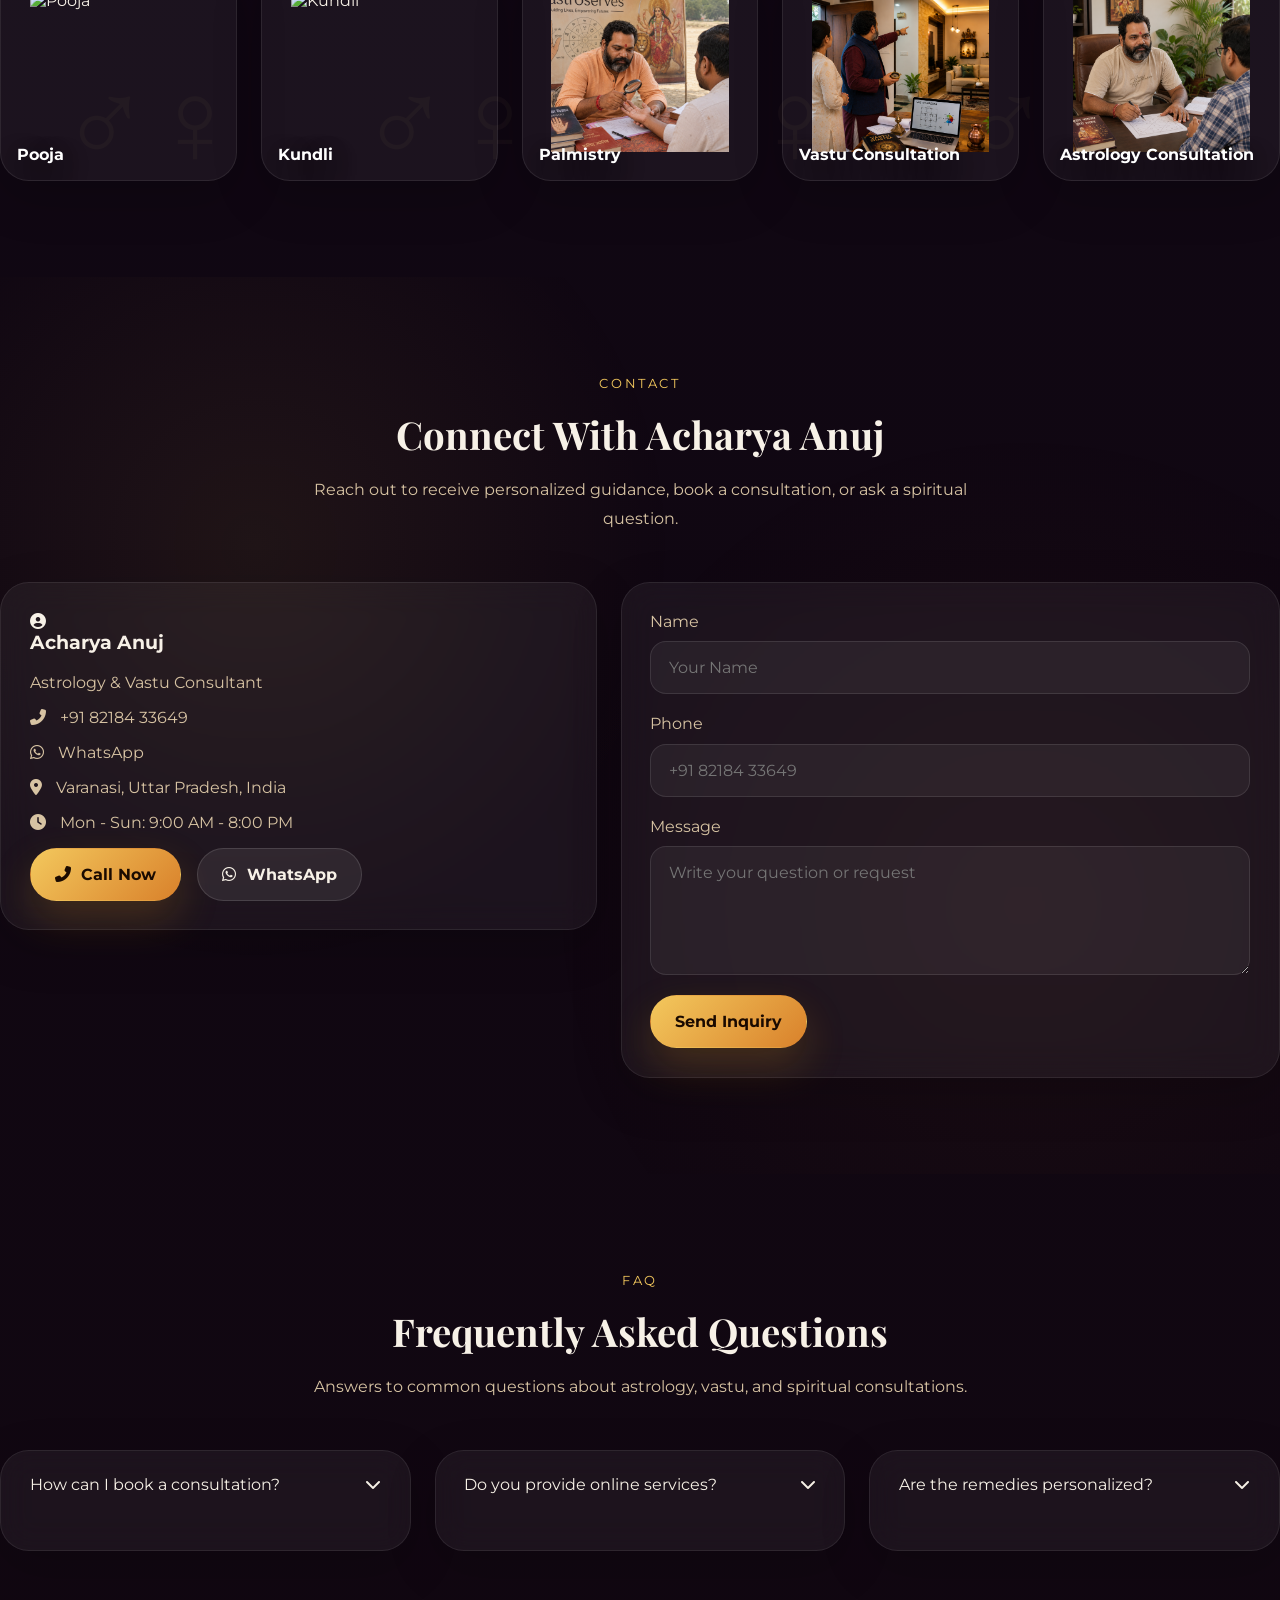
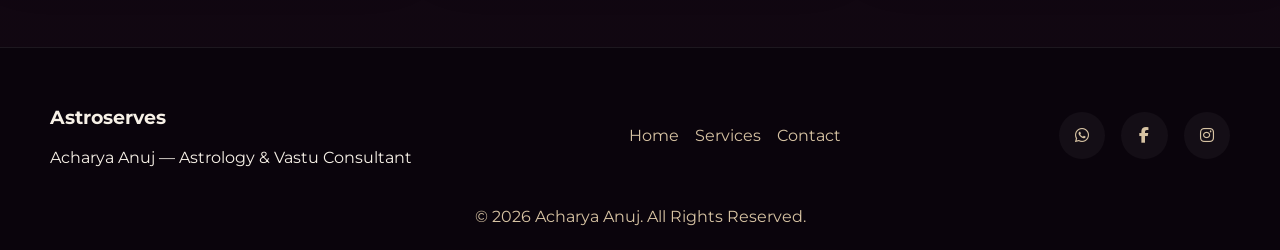
==== commit 9355a9f9: "Replace Temple card with Palmistry image in gallery" ====
--- a/index.html
+++ b/index.html
@@ -286,8 +286,8 @@
             <span>Kundli</span>
           </div>
           <div class="gallery-card animate-up delay-2">
-            <img src="https://images.unsplash.com/photo-1519125323398-675f0ddb6308?auto=format&fit=crop&w=800&q=80" alt="Temple" class="lightbox-trigger" />
-            <span>Temple</span>
+            <img src="images/palistry.png" alt="Palmistry" class="lightbox-trigger" />
+            <span>Palmistry</span>
           </div>
           <div class="gallery-card animate-up delay-3">
             <img src="images/vastuimage.png" alt="Vastu Consultation" class="lightbox-trigger" />
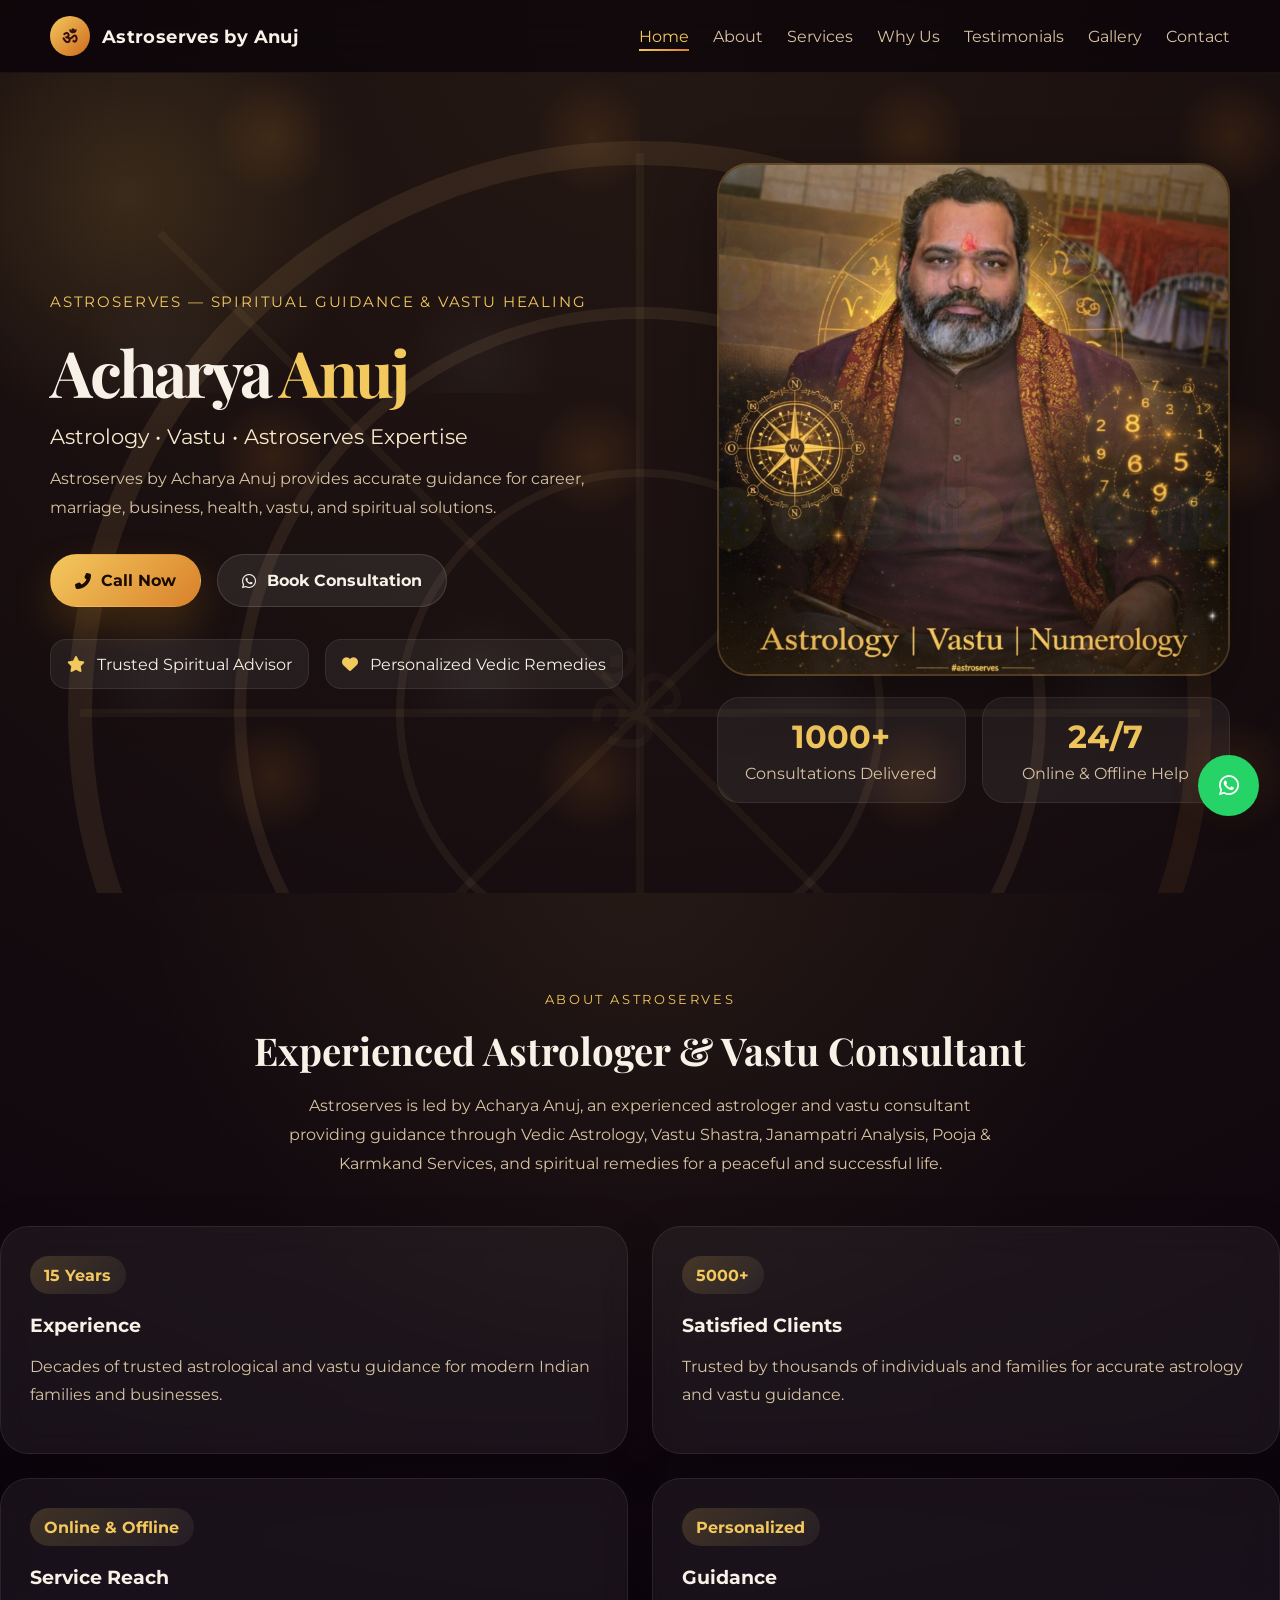
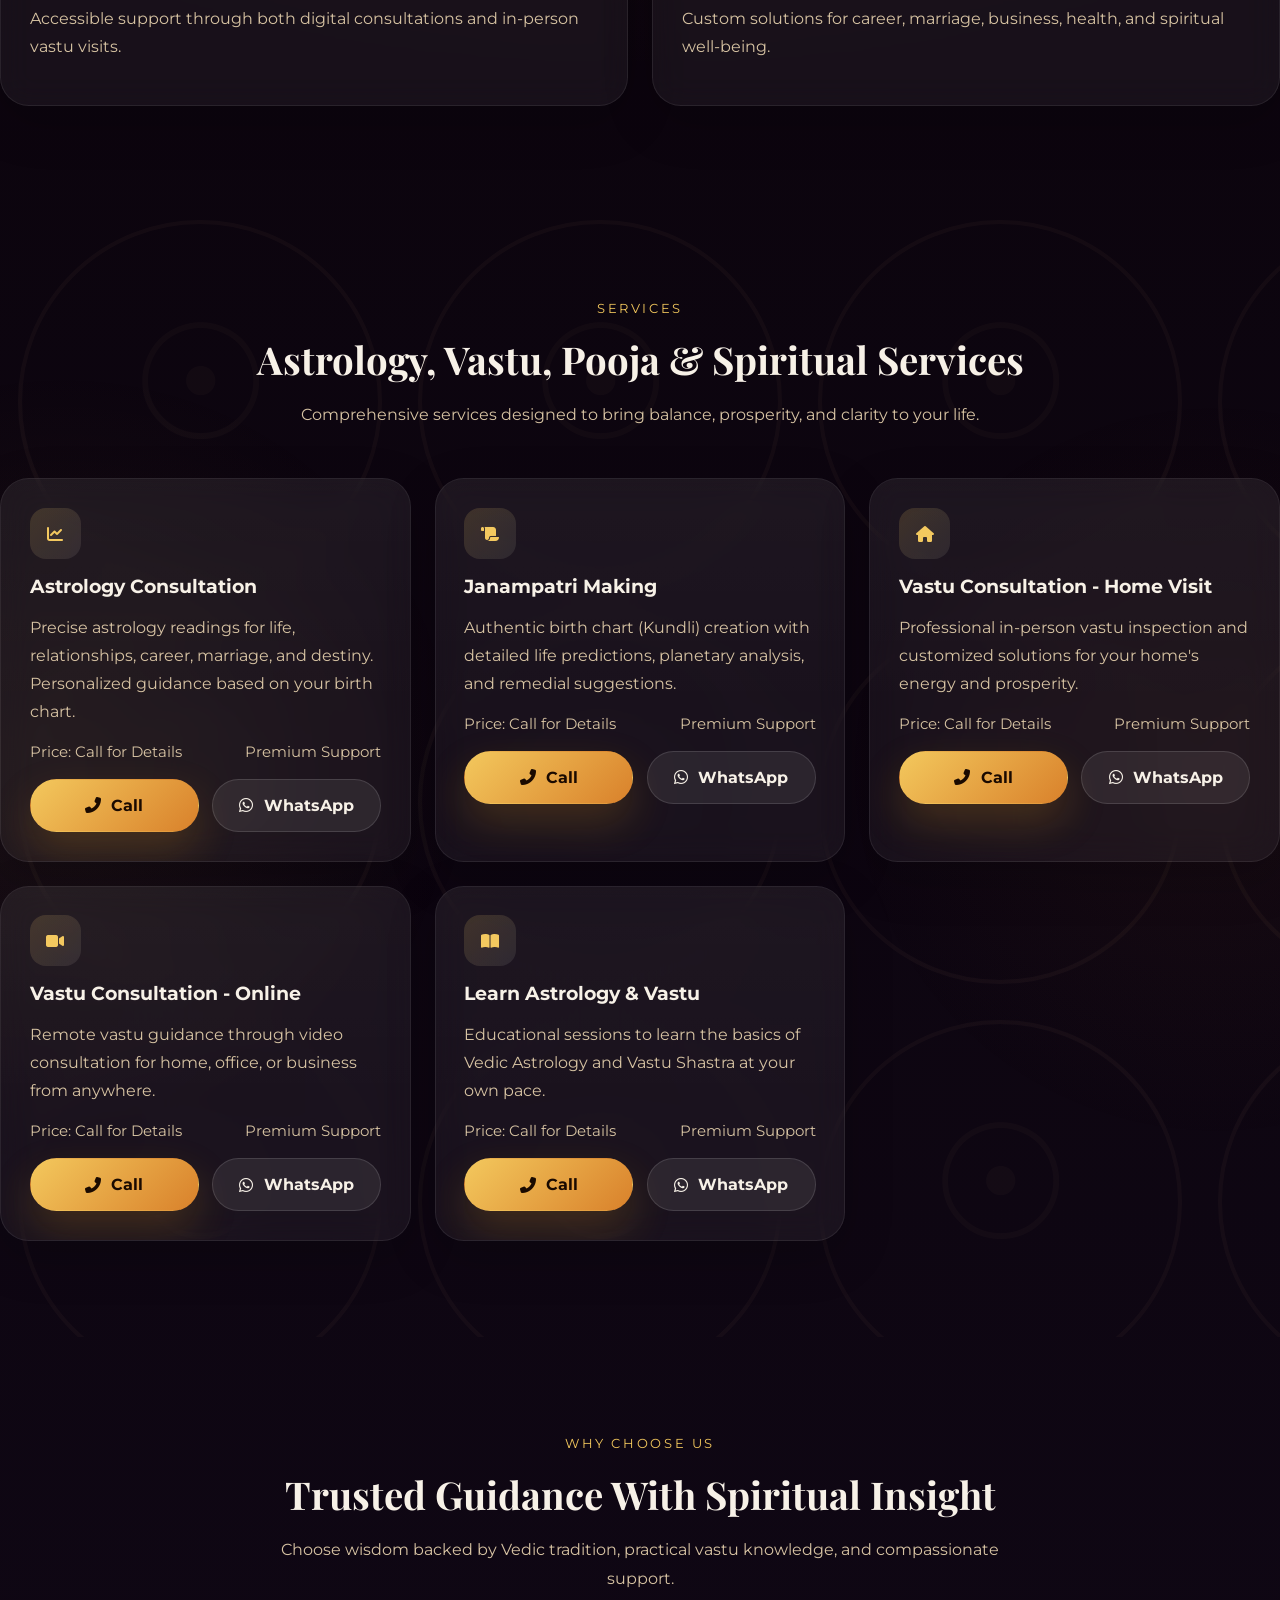
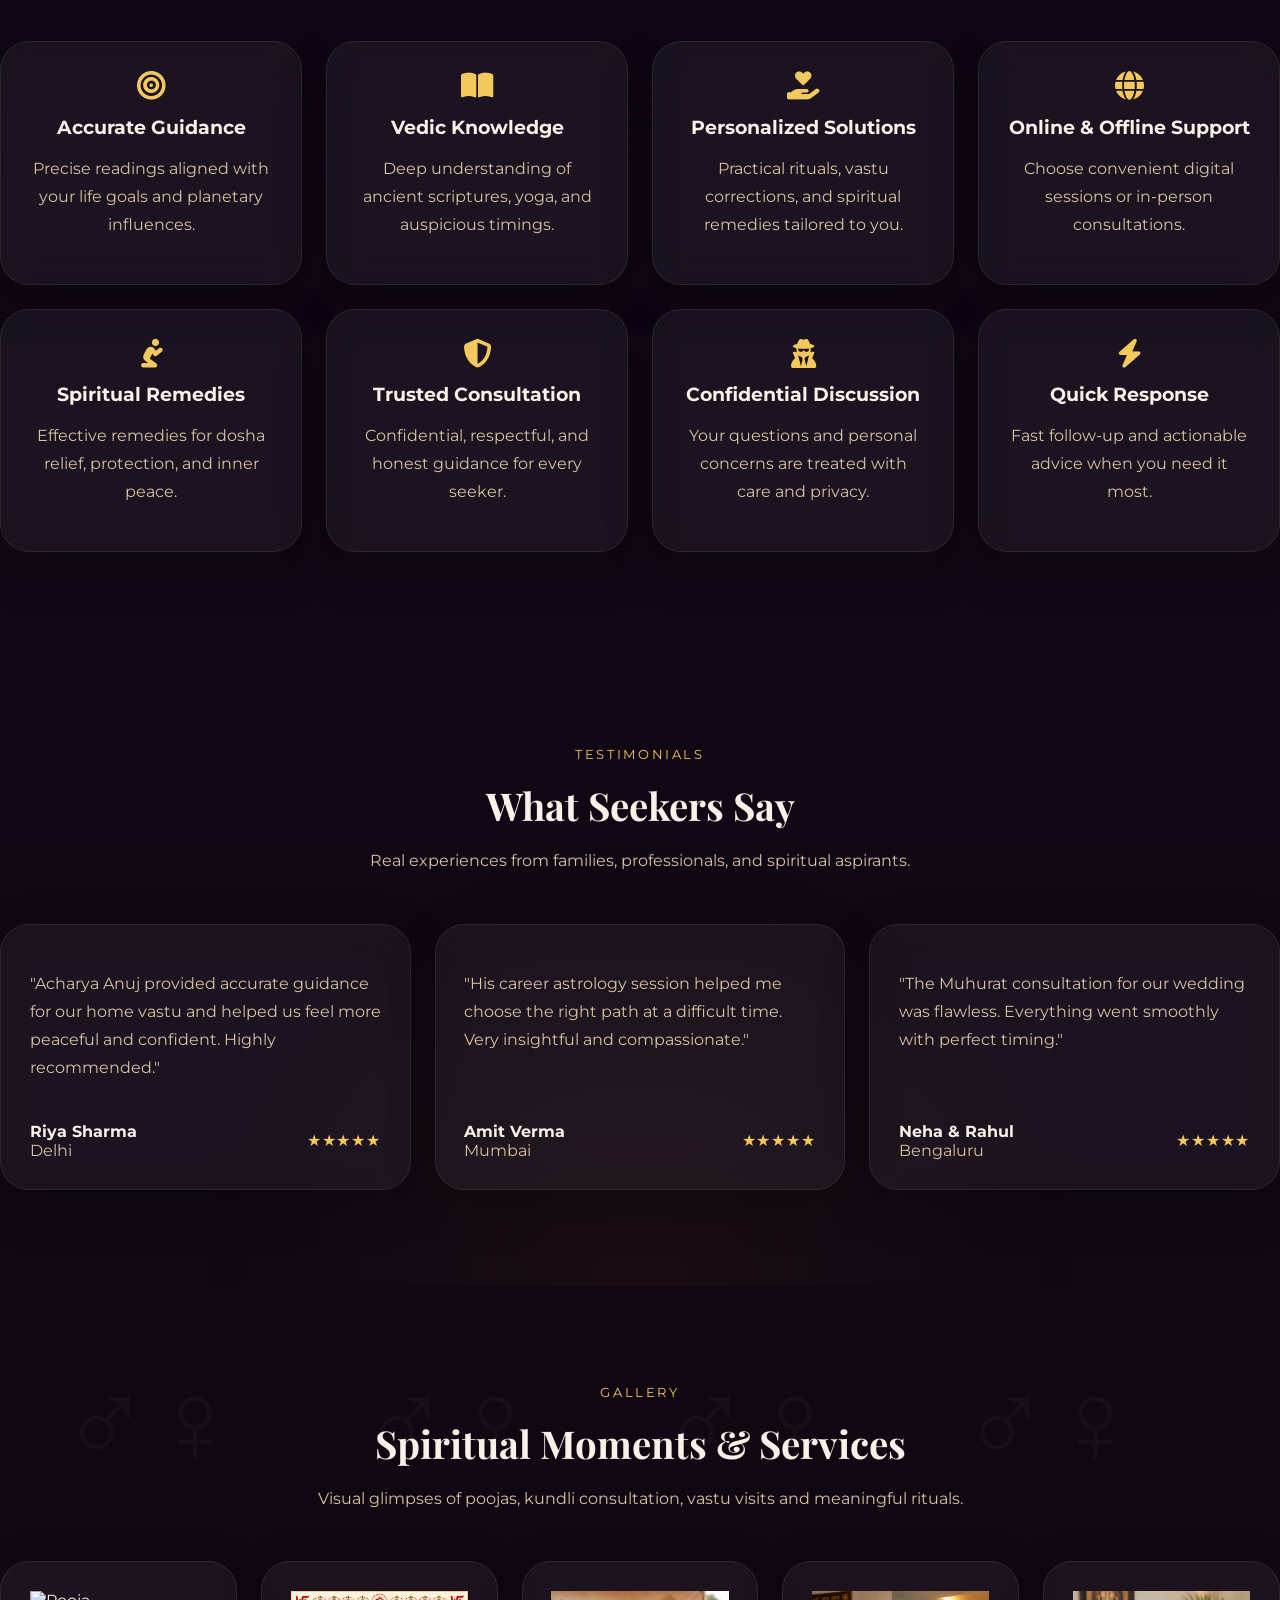
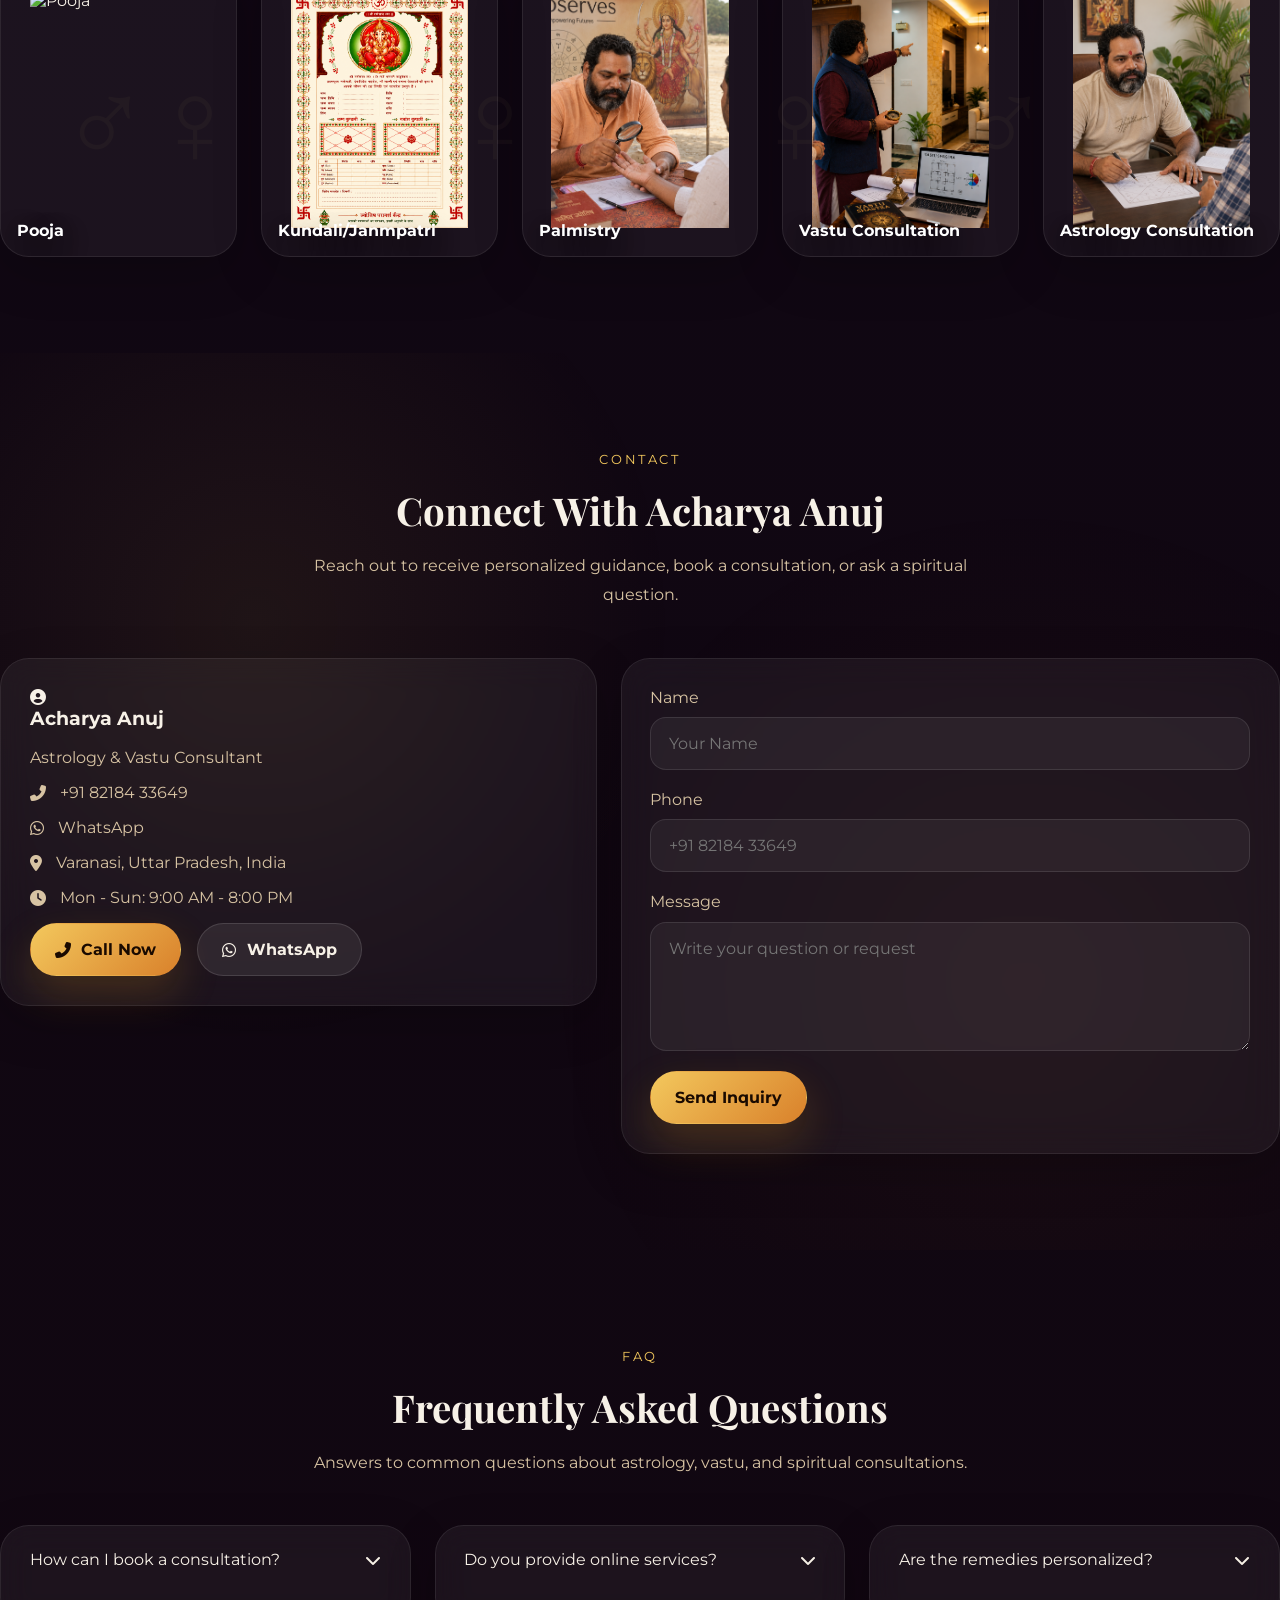
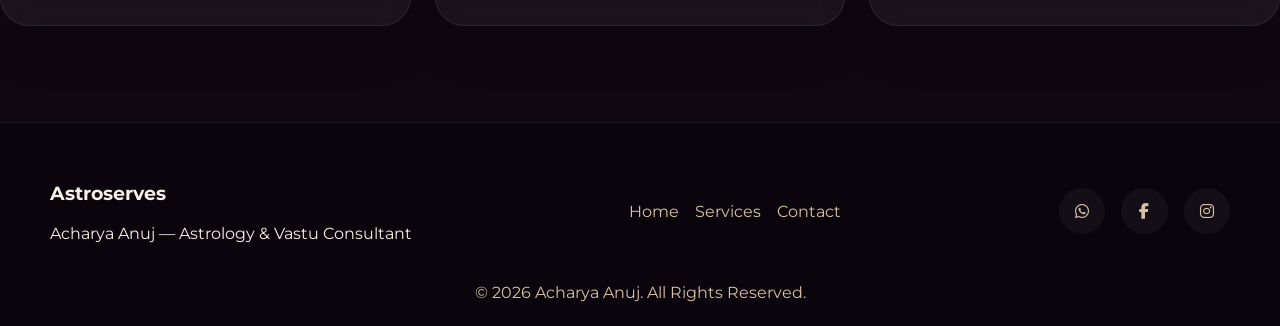
==== commit 7b812df7: "Replace Kundli placeholder with actual kundali image and rename to Kundali/Janmpatri" ====
--- a/index.html
+++ b/index.html
@@ -282,8 +282,8 @@
             <span>Pooja</span>
           </div>
           <div class="gallery-card animate-up delay-1">
-            <img src="https://images.unsplash.com/photo-1513759565280-98cd4b90e0d9?auto=format&fit=crop&w=800&q=80" alt="Kundli" class="lightbox-trigger" />
-            <span>Kundli</span>
+            <img src="images/kundali.png" alt="Kundali/Janmpatri" class="lightbox-trigger" />
+            <span>Kundali/Janmpatri</span>
           </div>
           <div class="gallery-card animate-up delay-2">
             <img src="images/palistry.png" alt="Palmistry" class="lightbox-trigger" />
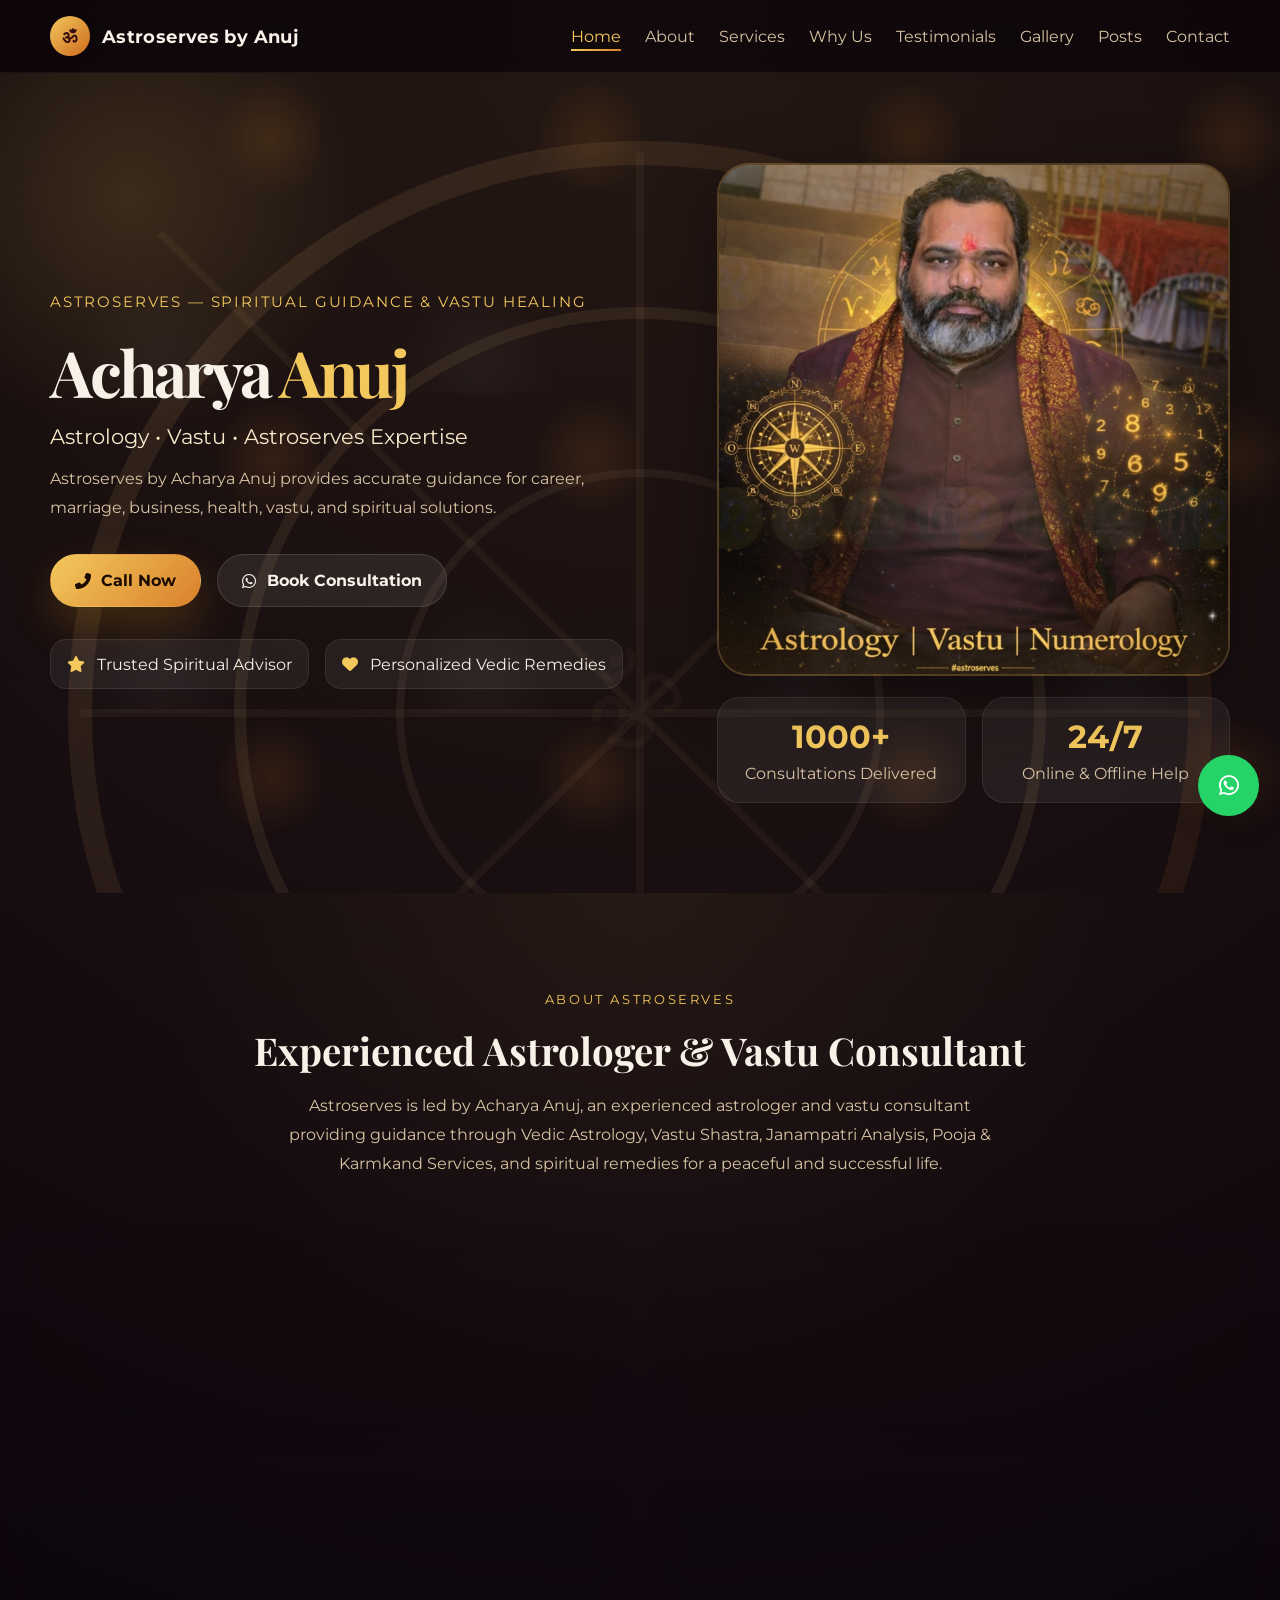
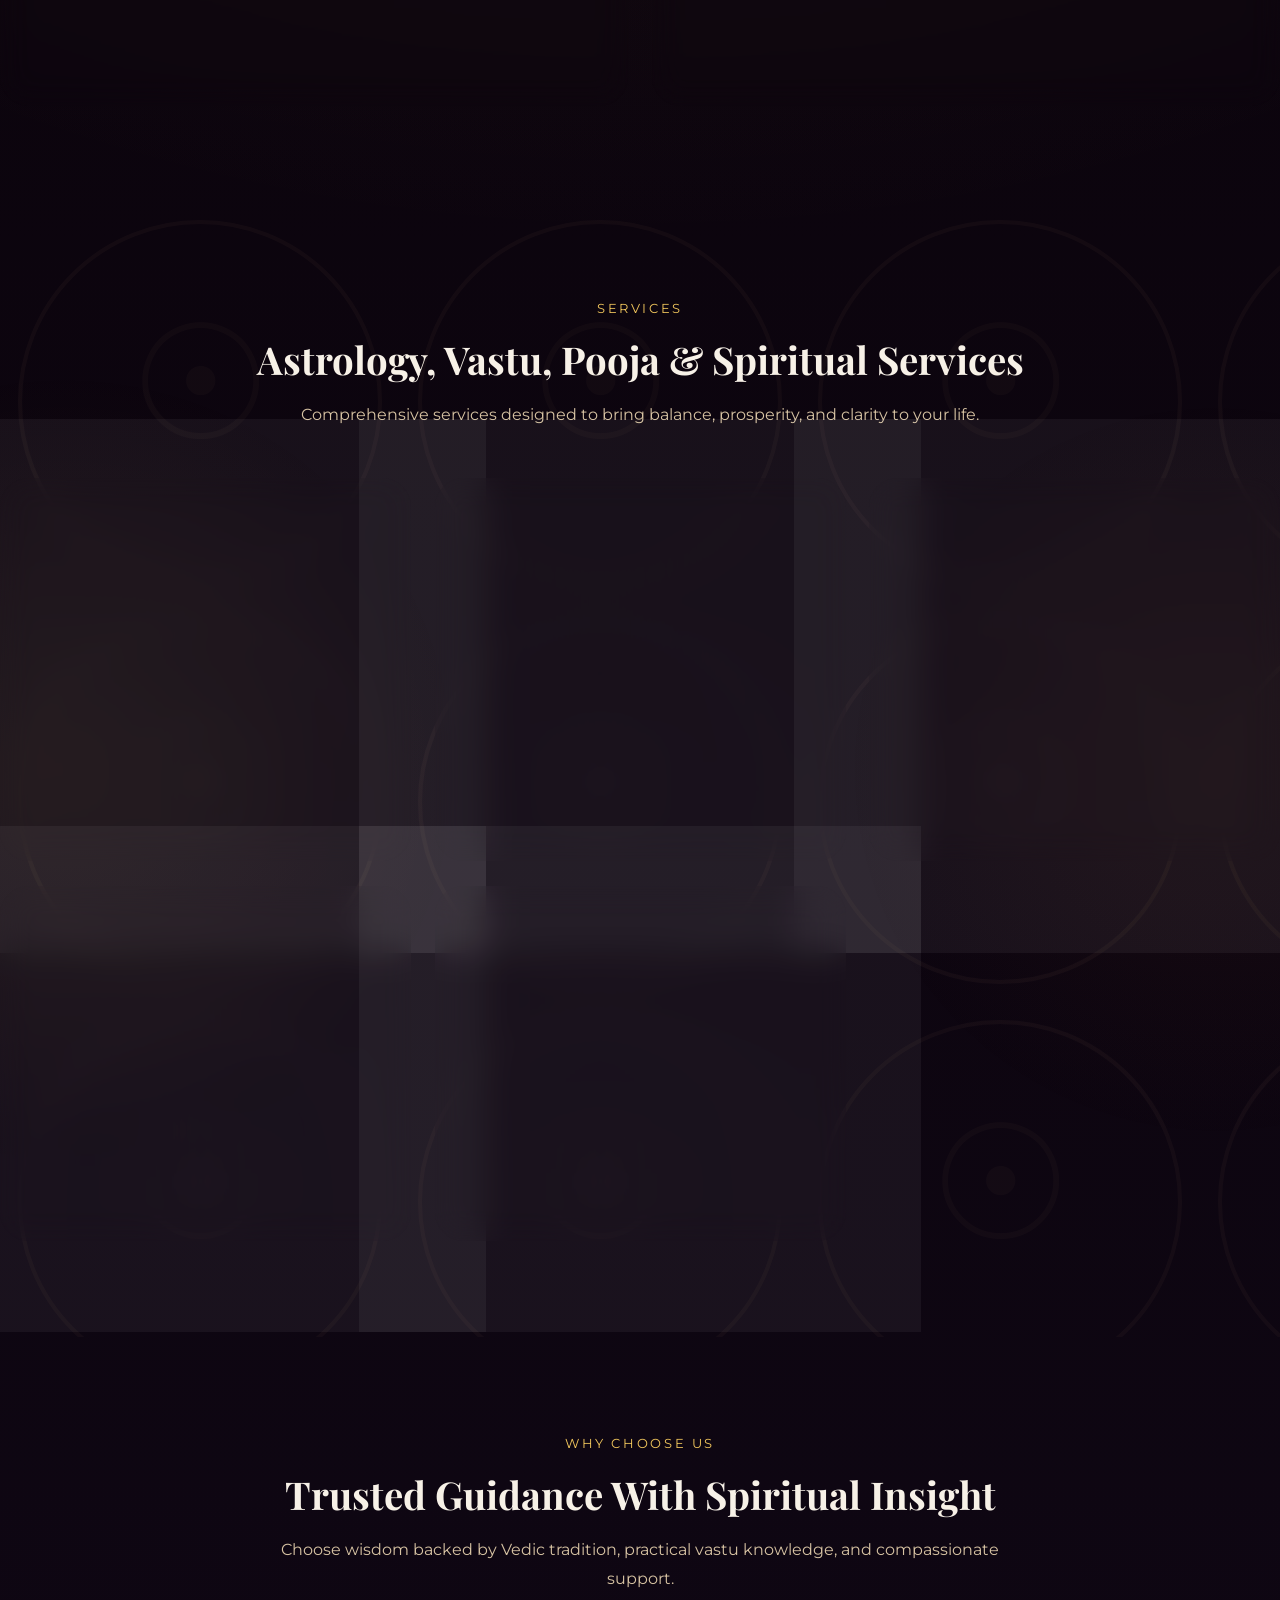
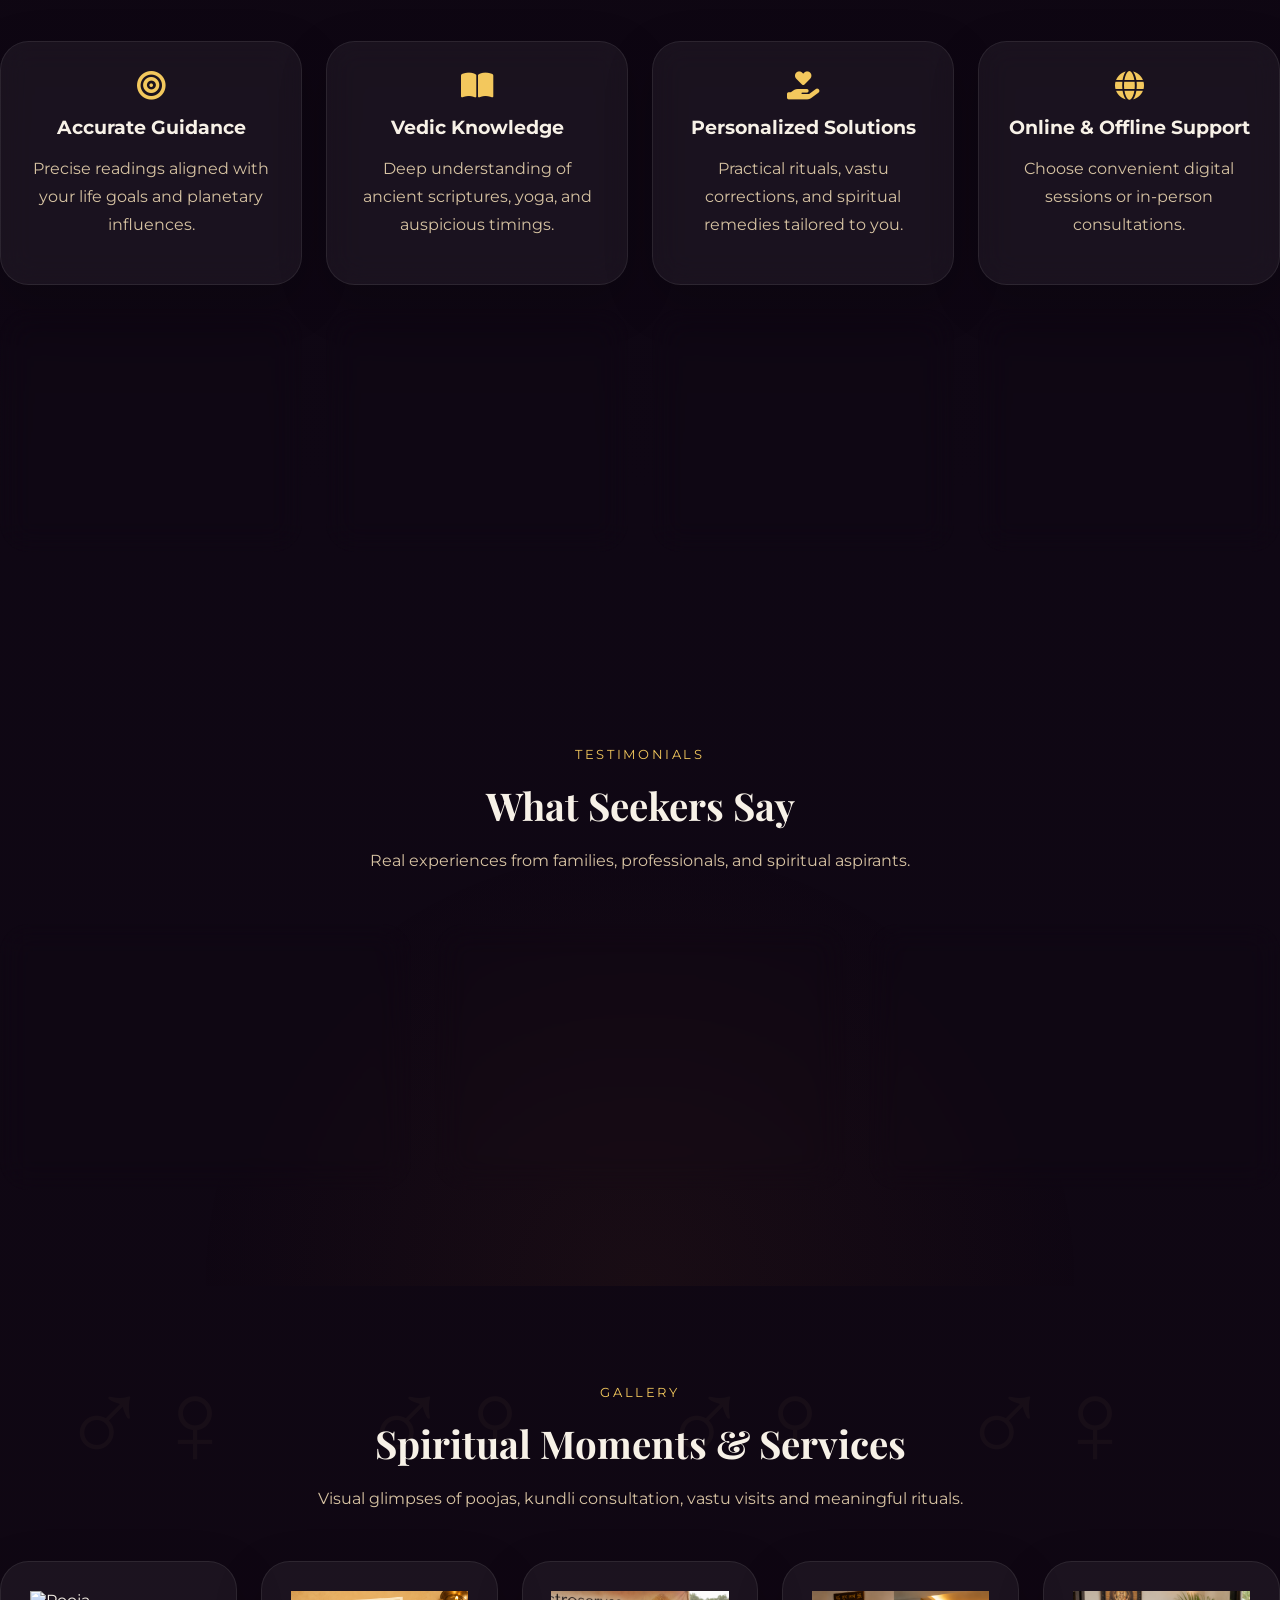
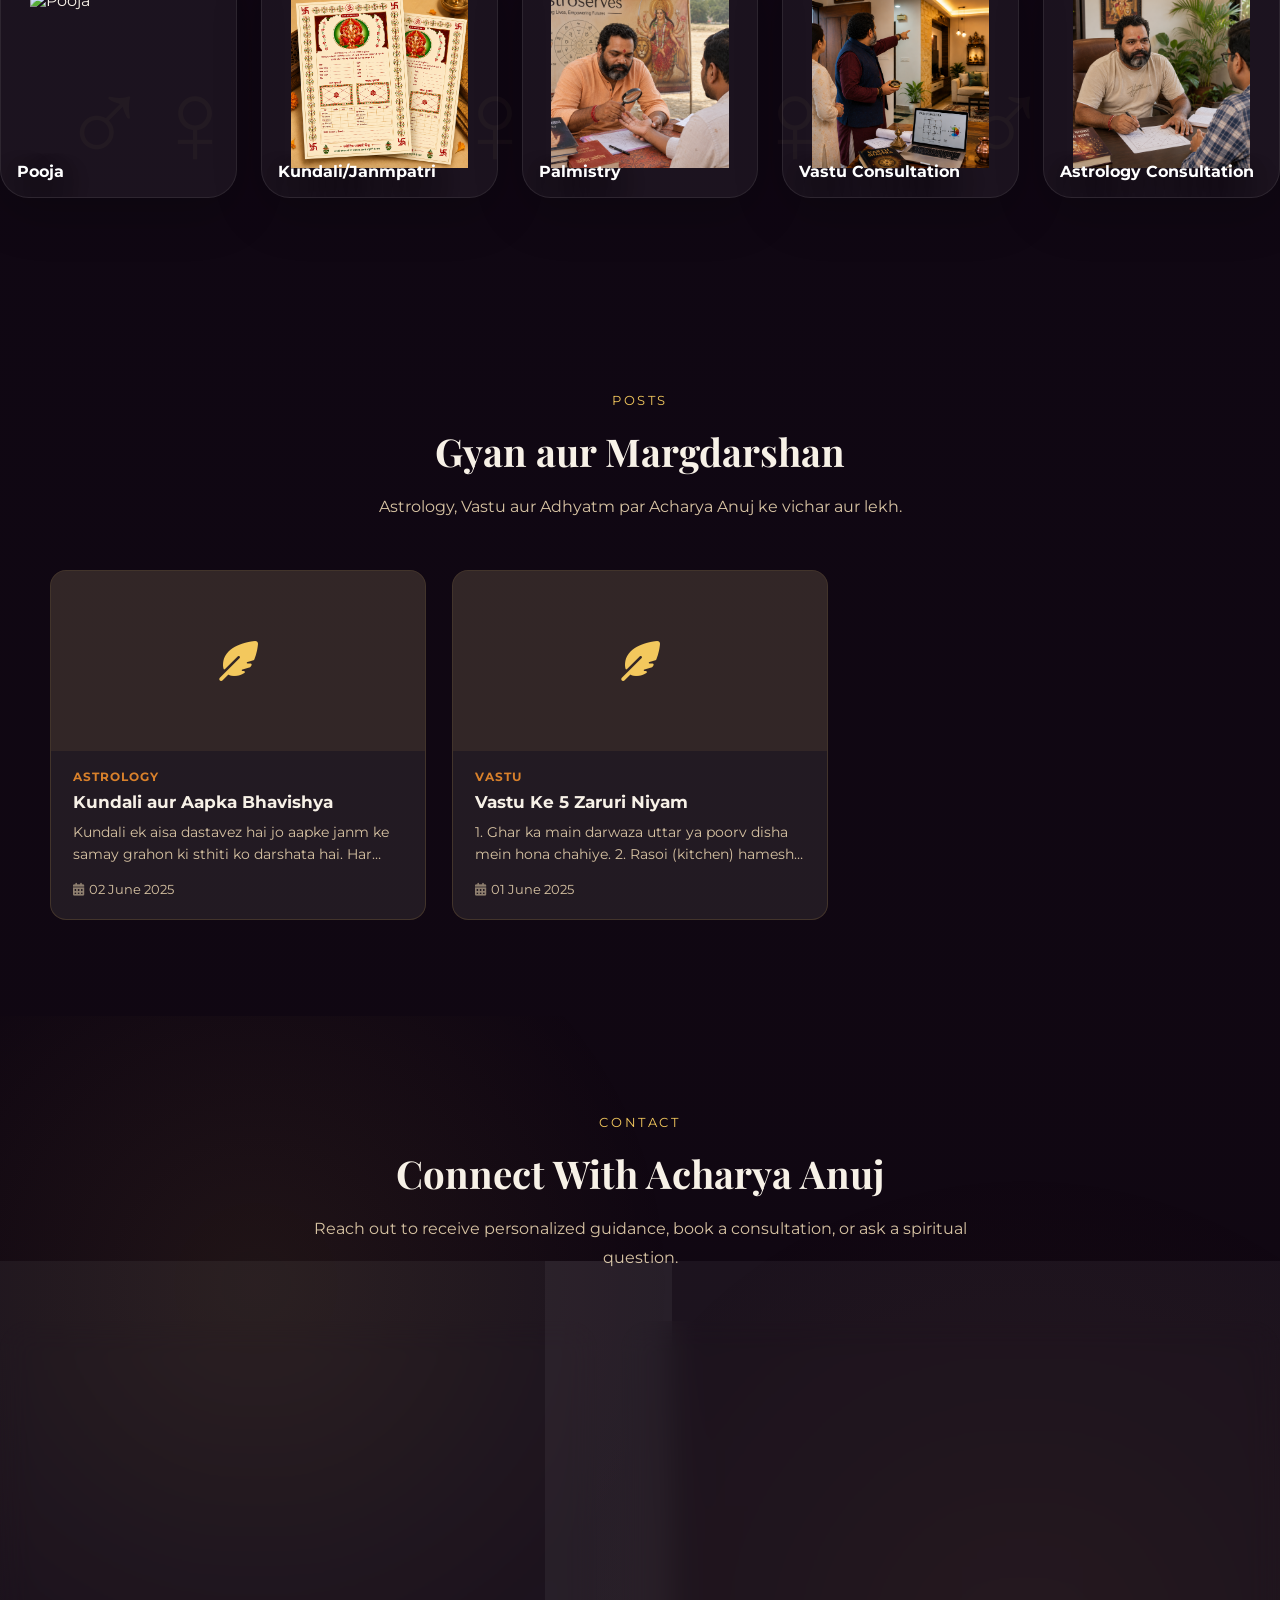
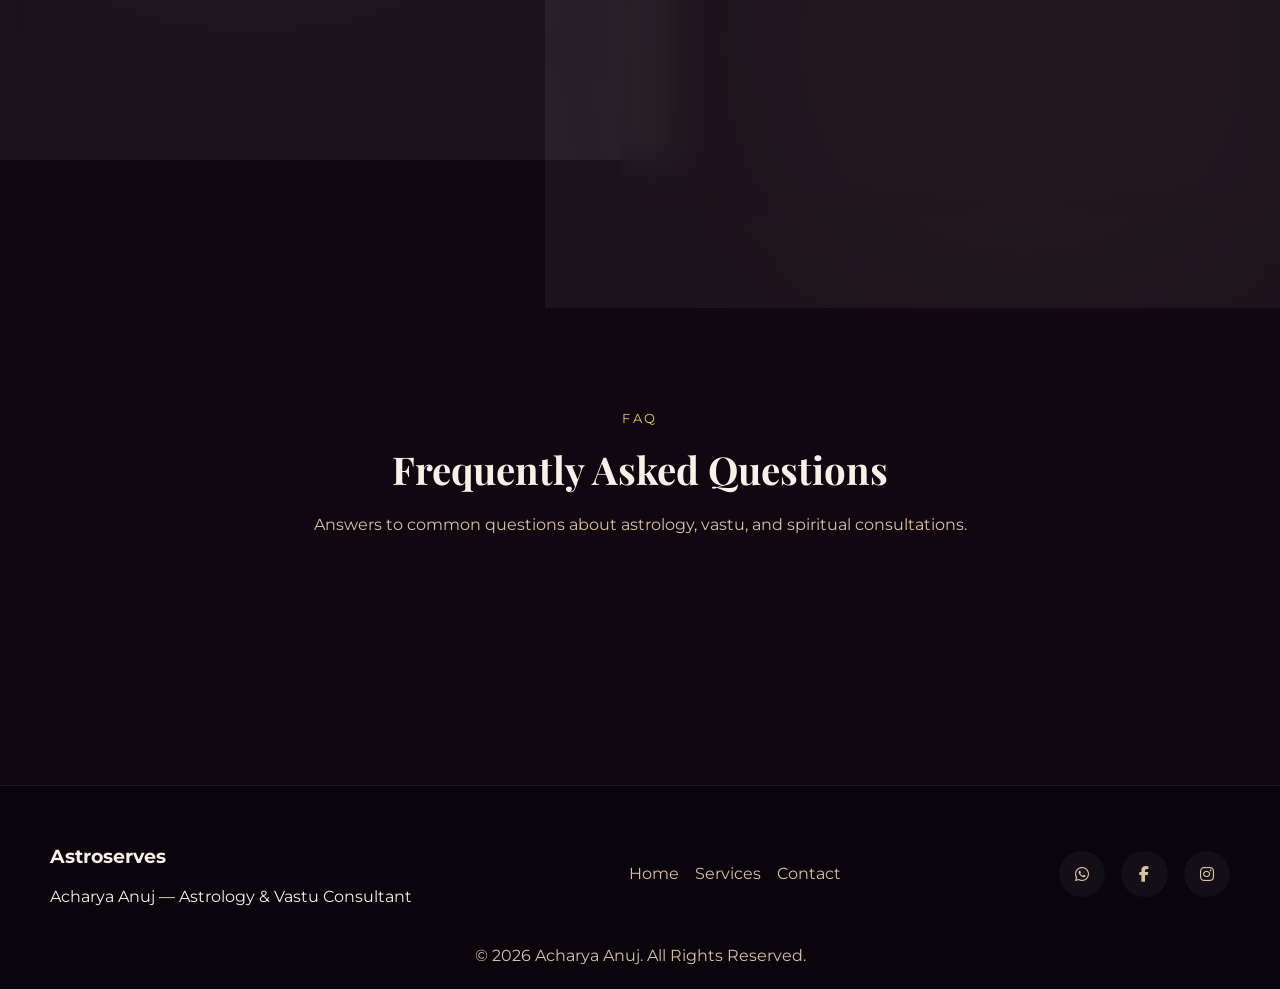
==== commit ead1e446: "Add Posts section with dynamic txt-file based post system" ====
--- a/index.html
+++ b/index.html
@@ -70,6 +70,7 @@
           <a href="#why" class="nav-link">Why Us</a>
           <a href="#testimonials" class="nav-link">Testimonials</a>
           <a href="#gallery" class="nav-link">Gallery</a>
+          <a href="#posts" class="nav-link">Posts</a>
           <a href="#contact" class="nav-link">Contact</a>
         </div>
       </nav>
@@ -306,6 +307,30 @@
         </div>
       </section>
 
+      <!-- Posts section -->
+      <section class="section posts-section" id="posts">
+        <div class="container section-header">
+          <span class="section-label">Posts</span>
+          <h2>Gyan aur Margdarshan</h2>
+          <p>Astrology, Vastu aur Adhyatm par Acharya Anuj ke vichar aur lekh.</p>
+        </div>
+        <div class="posts-grid container" id="postsGrid">
+          <p style="text-align:center;opacity:0.6;">Posts load ho rahe hain...</p>
+        </div>
+
+        <!-- Post Modal -->
+        <div id="postModal" style="display:none;position:fixed;inset:0;background:rgba(0,0,0,0.75);z-index:9998;align-items:center;justify-content:center;padding:20px;">
+          <div id="postModalBox" style="background:#fff;border-radius:16px;max-width:680px;width:100%;max-height:85vh;overflow-y:auto;padding:36px;position:relative;box-shadow:0 12px 48px rgba(0,0,0,0.3);">
+            <button id="postModalClose" style="position:absolute;top:16px;right:20px;background:none;border:none;font-size:2rem;cursor:pointer;color:#555;">&times;</button>
+            <img id="postModalImg" src="" alt="" style="width:100%;border-radius:10px;margin-bottom:20px;object-fit:cover;max-height:260px;display:none;" />
+            <span id="postModalCategory" style="font-size:0.78rem;font-weight:700;letter-spacing:1px;text-transform:uppercase;color:#b45309;"></span>
+            <h2 id="postModalTitle" style="margin:8px 0 6px;font-size:1.6rem;color:#1e1b4b;"></h2>
+            <p id="postModalDate" style="font-size:0.85rem;color:#888;margin-bottom:18px;"></p>
+            <div id="postModalBody" style="font-size:1rem;line-height:1.8;color:#333;white-space:pre-wrap;"></div>
+          </div>
+        </div>
+      </section>
+
       <!-- Contact section -->
       <section class="section contact-section" id="contact">
         <div class="container section-header">
--- a/styles.css
+++ b/styles.css
@@ -925,3 +925,98 @@
     justify-content: center;
   }
 }
+
+/* ── Posts Section ── */
+.posts-grid {
+  display: grid;
+  grid-template-columns: repeat(3, minmax(0, 1fr));
+  gap: 1.6rem;
+  margin-top: 2rem;
+}
+
+.post-card {
+  background: var(--card);
+  border: 1px solid rgba(243, 200, 93, 0.15);
+  border-radius: 16px;
+  overflow: hidden;
+  cursor: pointer;
+  transition: transform 0.25s, box-shadow 0.25s;
+  display: flex;
+  flex-direction: column;
+}
+
+.post-card:hover {
+  transform: translateY(-6px);
+  box-shadow: 0 12px 36px rgba(243, 200, 93, 0.15);
+}
+
+.post-card-img {
+  width: 100%;
+  height: 180px;
+  object-fit: cover;
+  display: block;
+  background: rgba(255,255,255,0.05);
+}
+
+.post-card-img-placeholder {
+  width: 100%;
+  height: 180px;
+  display: flex;
+  align-items: center;
+  justify-content: center;
+  background: rgba(243, 200, 93, 0.07);
+  font-size: 2.5rem;
+  color: var(--gold);
+}
+
+.post-card-body {
+  padding: 1.2rem 1.4rem 1.4rem;
+  flex: 1;
+  display: flex;
+  flex-direction: column;
+  gap: 0.4rem;
+}
+
+.post-card-category {
+  font-size: 0.72rem;
+  font-weight: 700;
+  letter-spacing: 1px;
+  text-transform: uppercase;
+  color: var(--saffron);
+}
+
+.post-card-title {
+  font-size: 1.05rem;
+  font-weight: 700;
+  color: var(--text);
+  line-height: 1.4;
+}
+
+.post-card-date {
+  font-size: 0.8rem;
+  color: var(--muted);
+  margin-top: auto;
+  padding-top: 0.6rem;
+}
+
+.post-card-excerpt {
+  font-size: 0.88rem;
+  color: var(--muted);
+  line-height: 1.6;
+  display: -webkit-box;
+  -webkit-line-clamp: 2;
+  -webkit-box-orient: vertical;
+  overflow: hidden;
+}
+
+@media (max-width: 900px) {
+  .posts-grid {
+    grid-template-columns: repeat(2, minmax(0, 1fr));
+  }
+}
+
+@media (max-width: 560px) {
+  .posts-grid {
+    grid-template-columns: 1fr;
+  }
+}
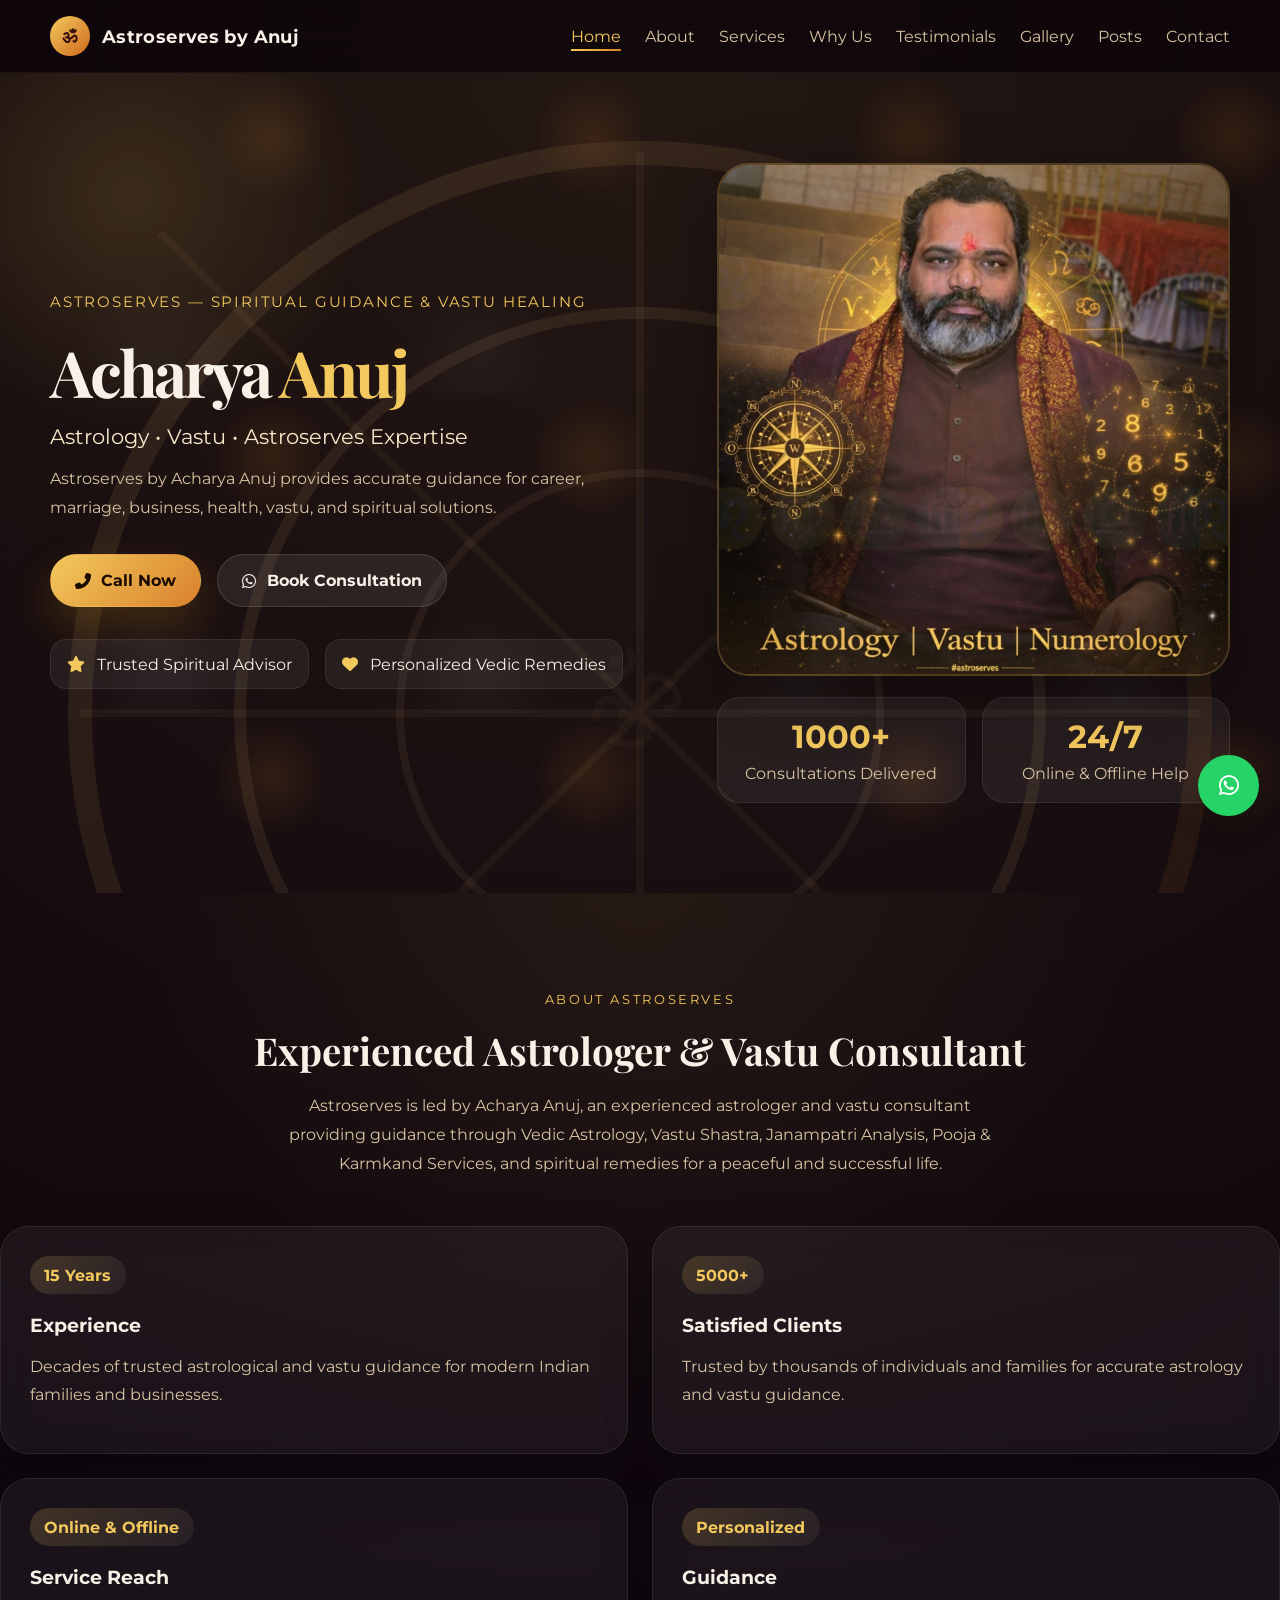
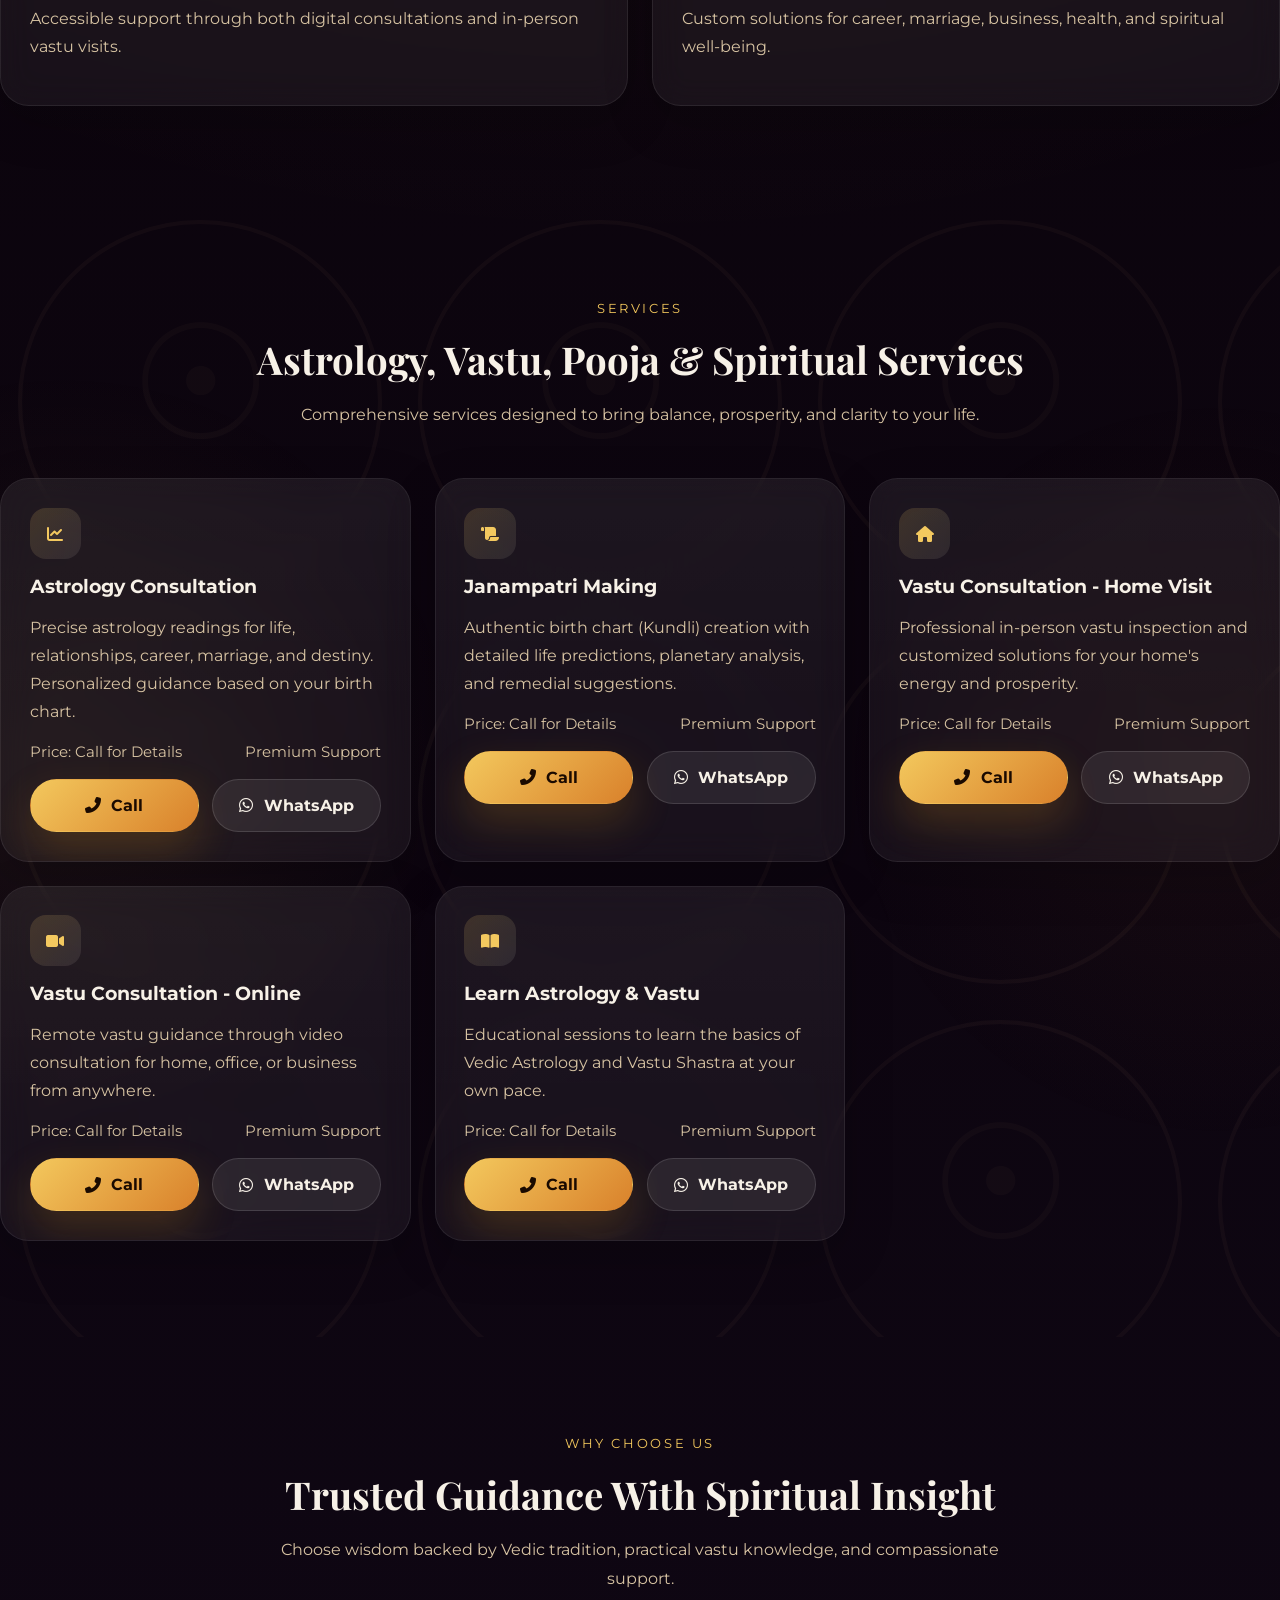
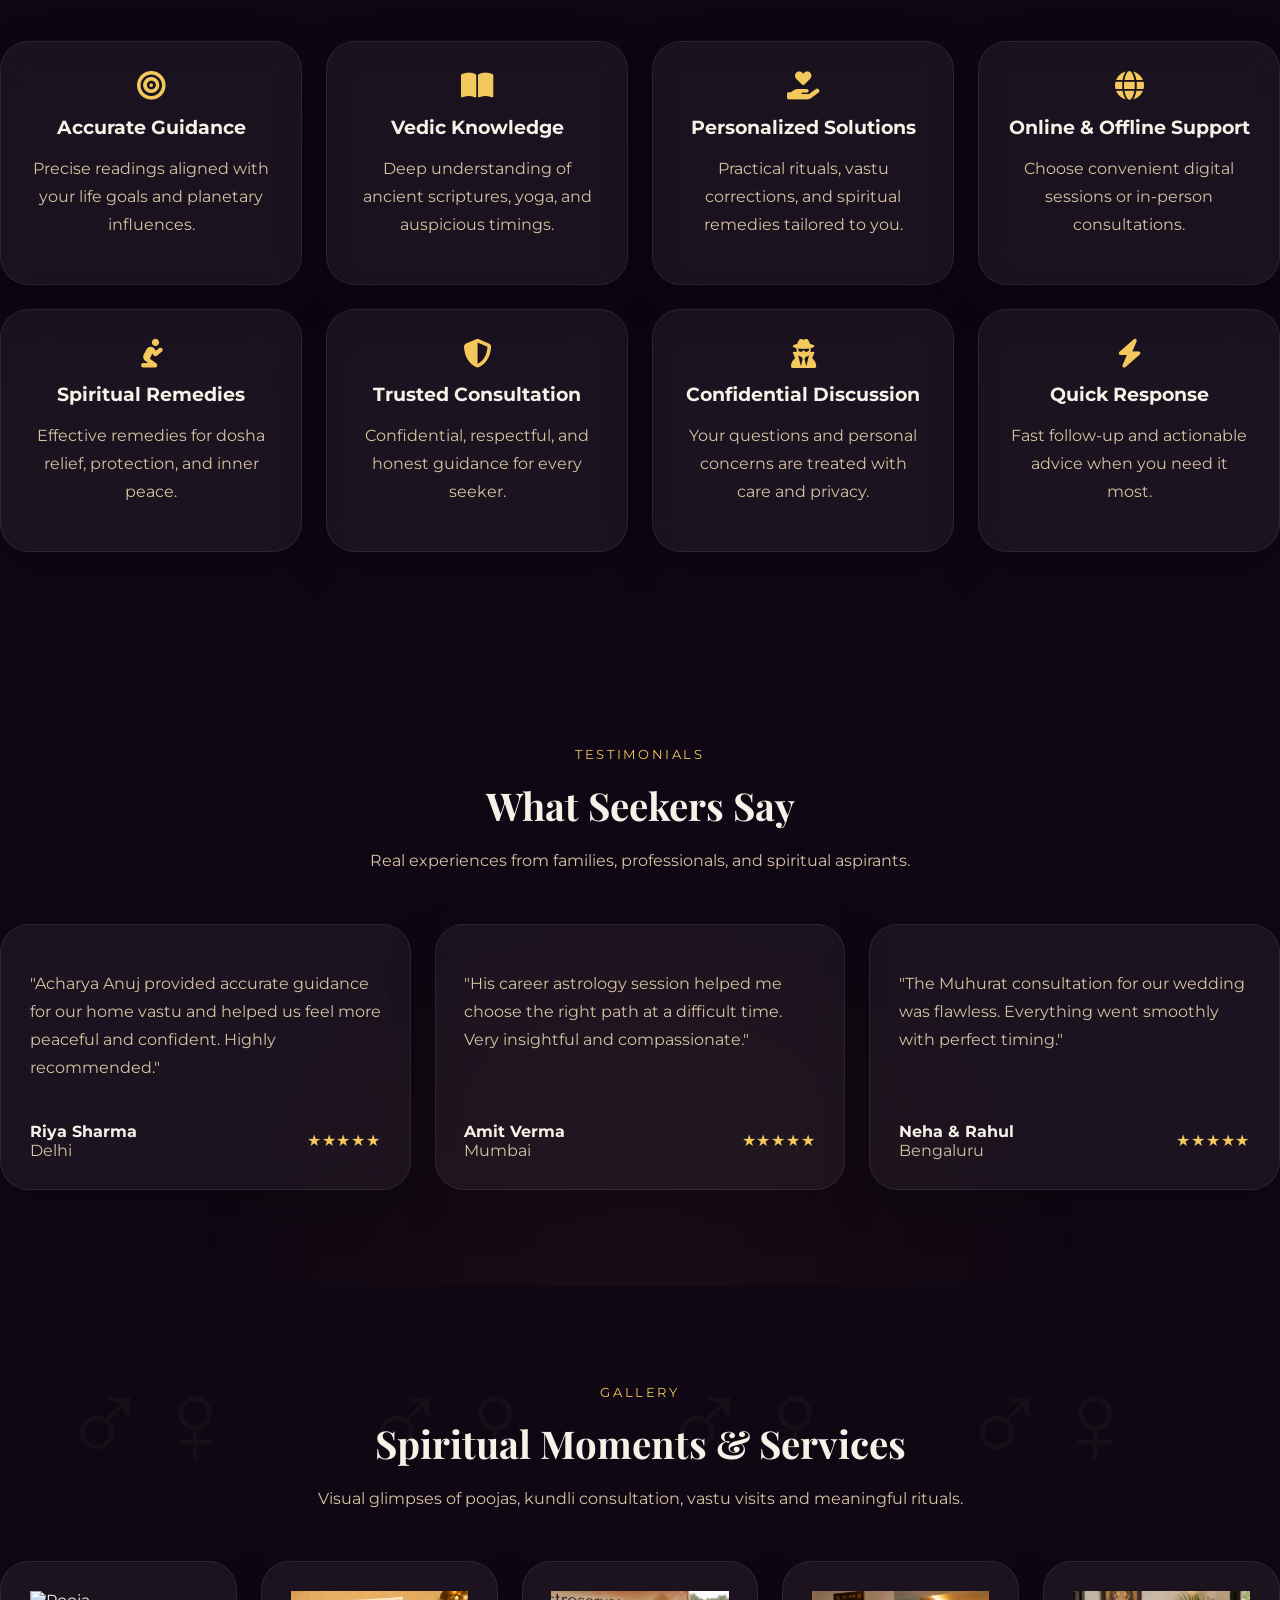
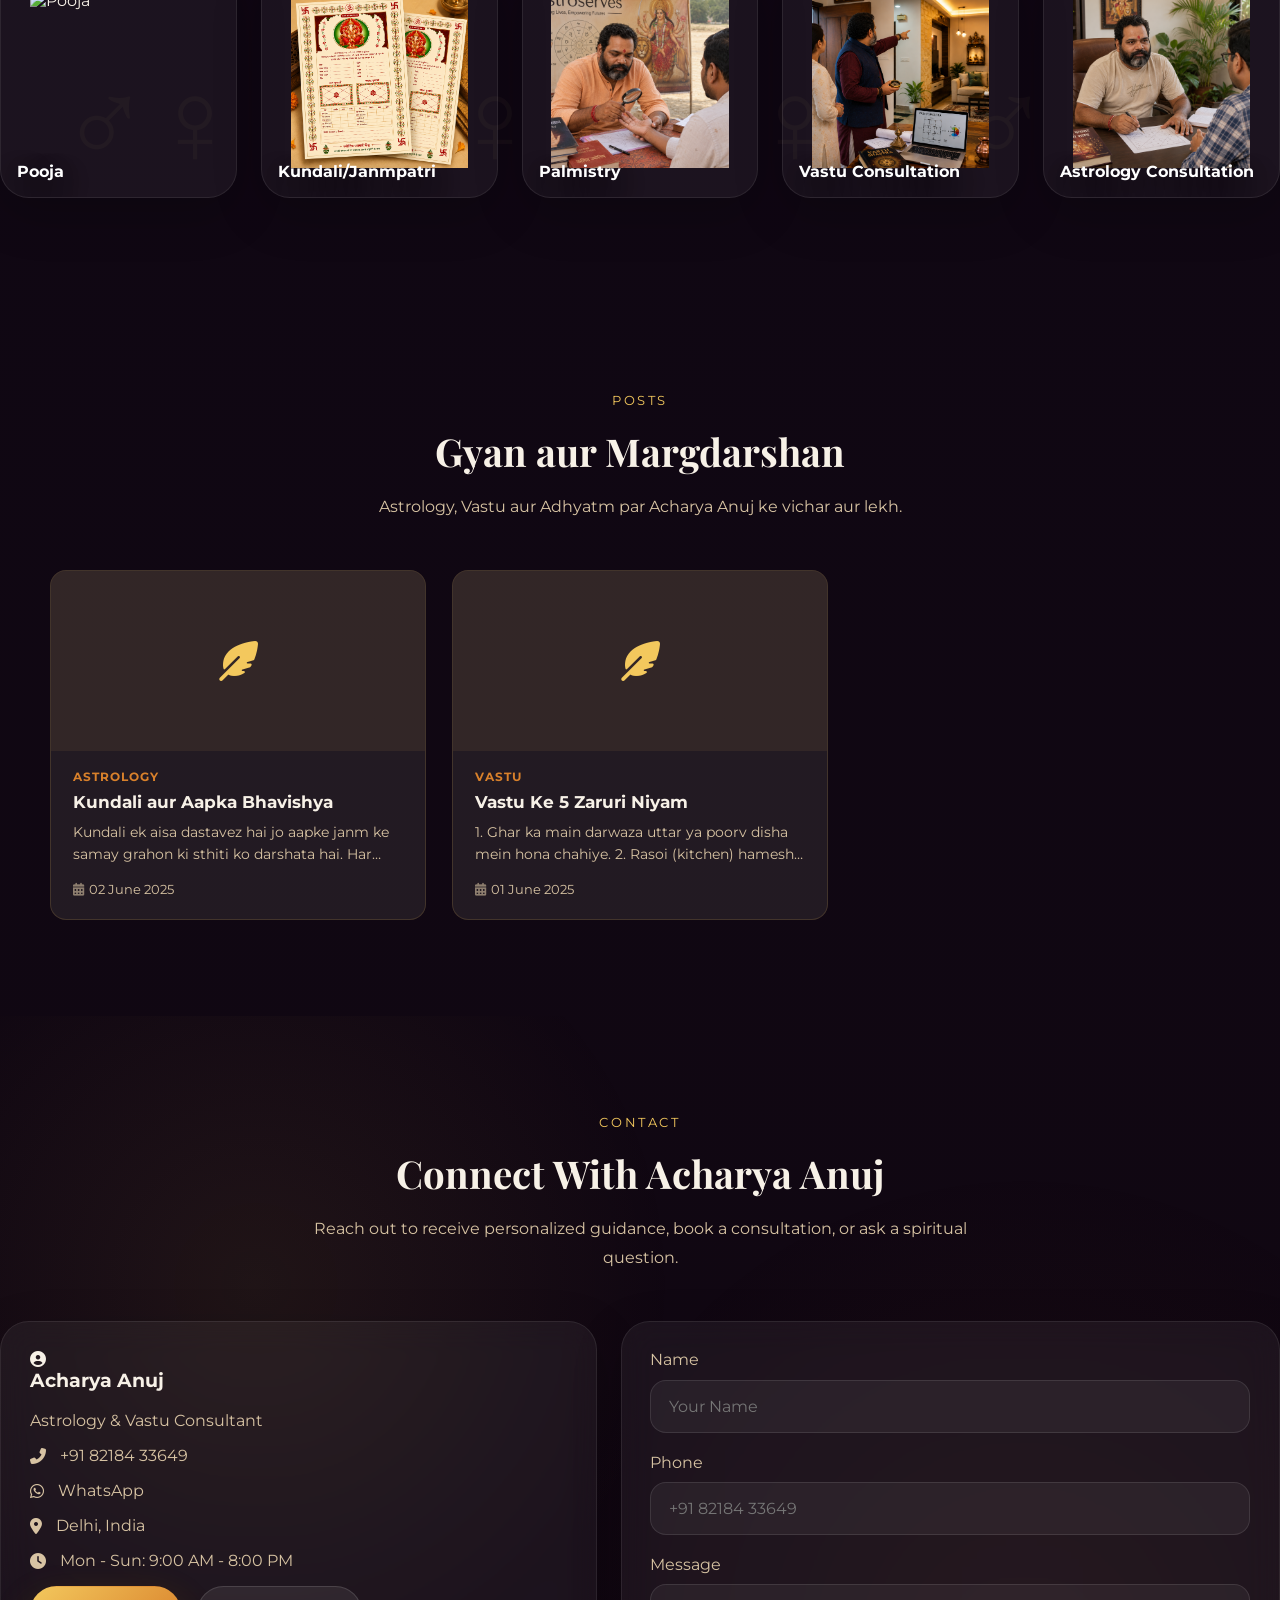
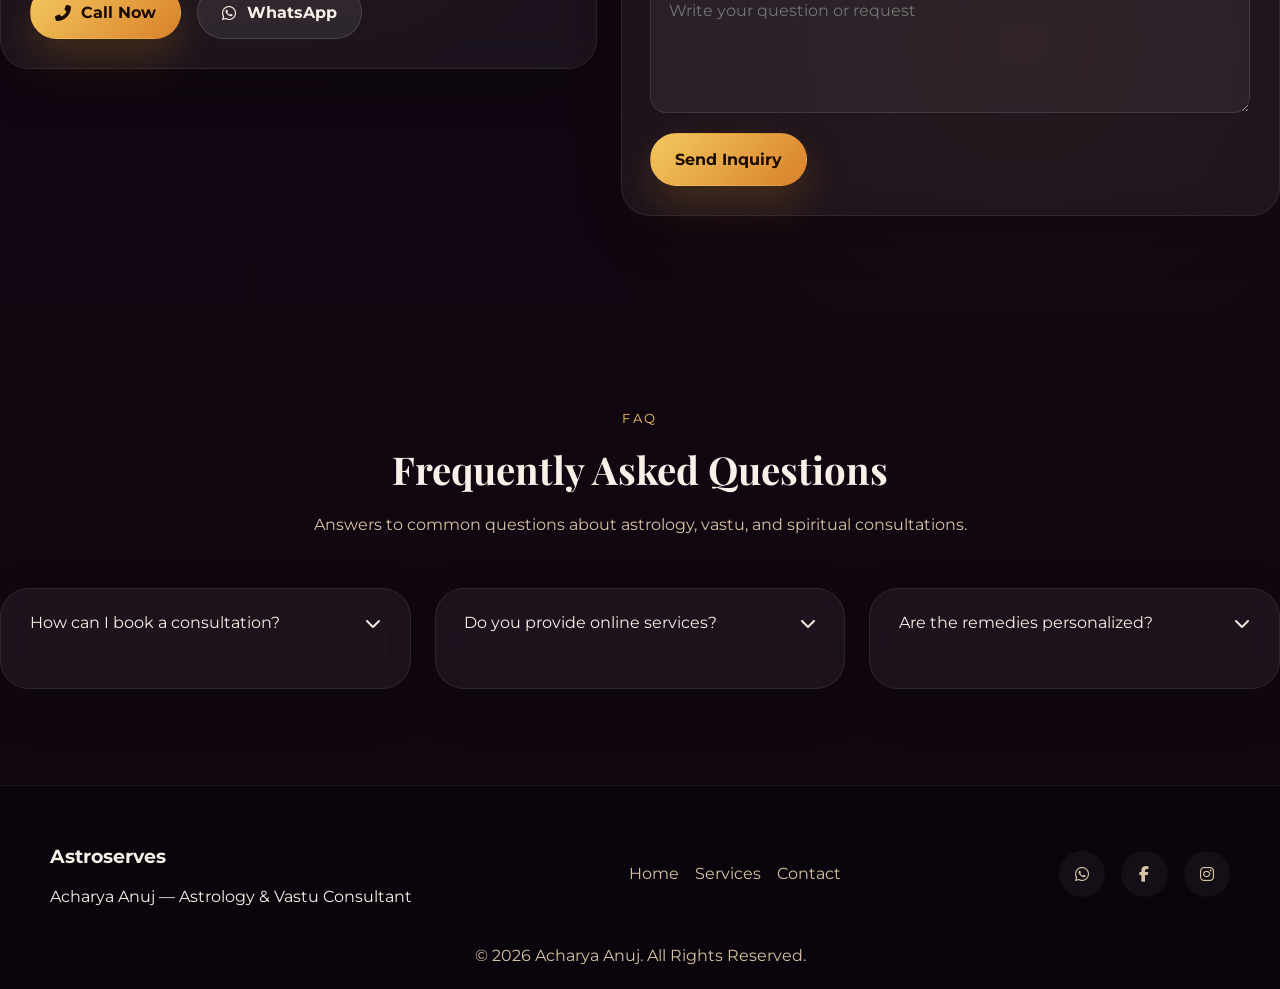
==== commit 23cdf629: "Update location from Varanasi to Delhi" ====
--- a/index.html
+++ b/index.html
@@ -346,7 +346,7 @@
             <div class="contact-info">
               <p><i class="fas fa-phone-alt"></i> <a href="tel:+918218433649">+91 82184 33649</a></p>
               <p><i class="fab fa-whatsapp"></i> <a href="https://wa.me/918218433649" target="_blank" rel="noreferrer">WhatsApp</a></p>
-              <p><i class="fas fa-map-marker-alt"></i> Varanasi, Uttar Pradesh, India</p>
+              <p><i class="fas fa-map-marker-alt"></i> Delhi, India</p>
               <p><i class="fas fa-clock"></i> Mon - Sun: 9:00 AM - 8:00 PM</p>
             </div>
             <div class="contact-buttons">
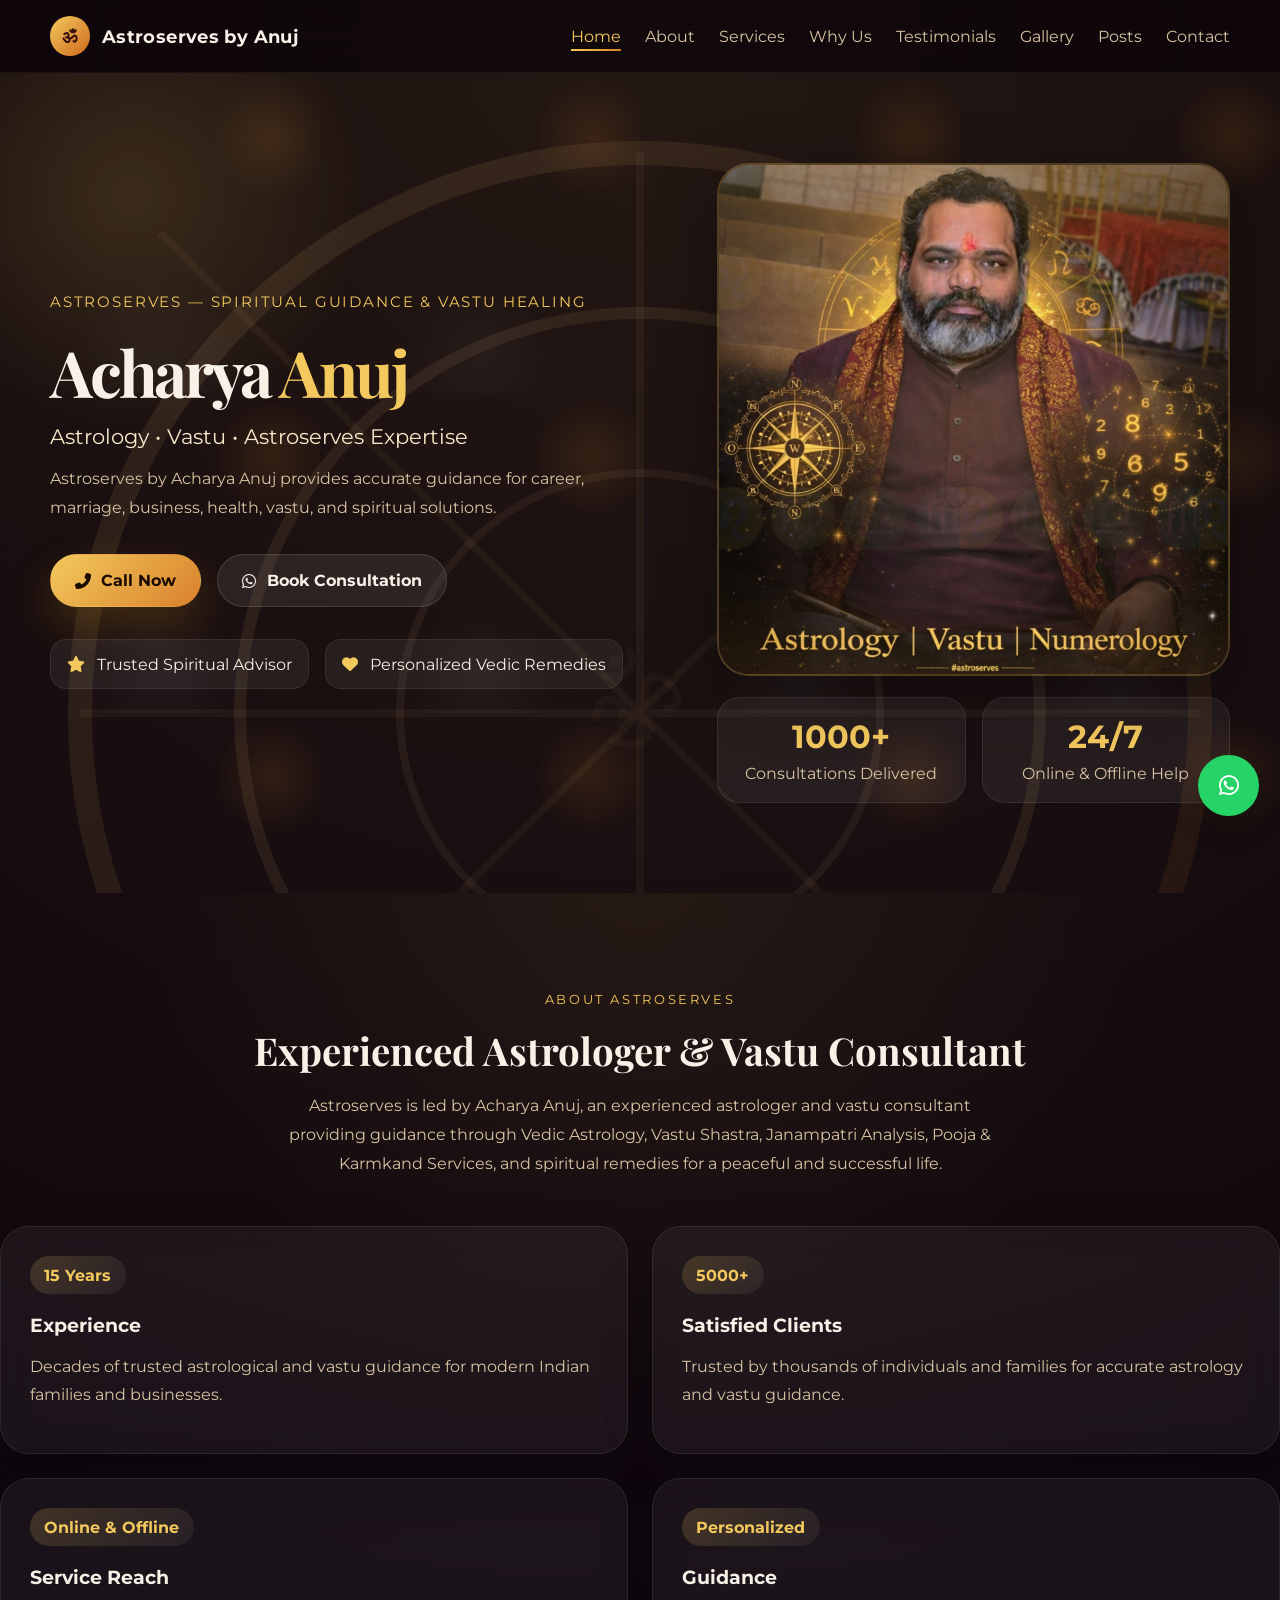
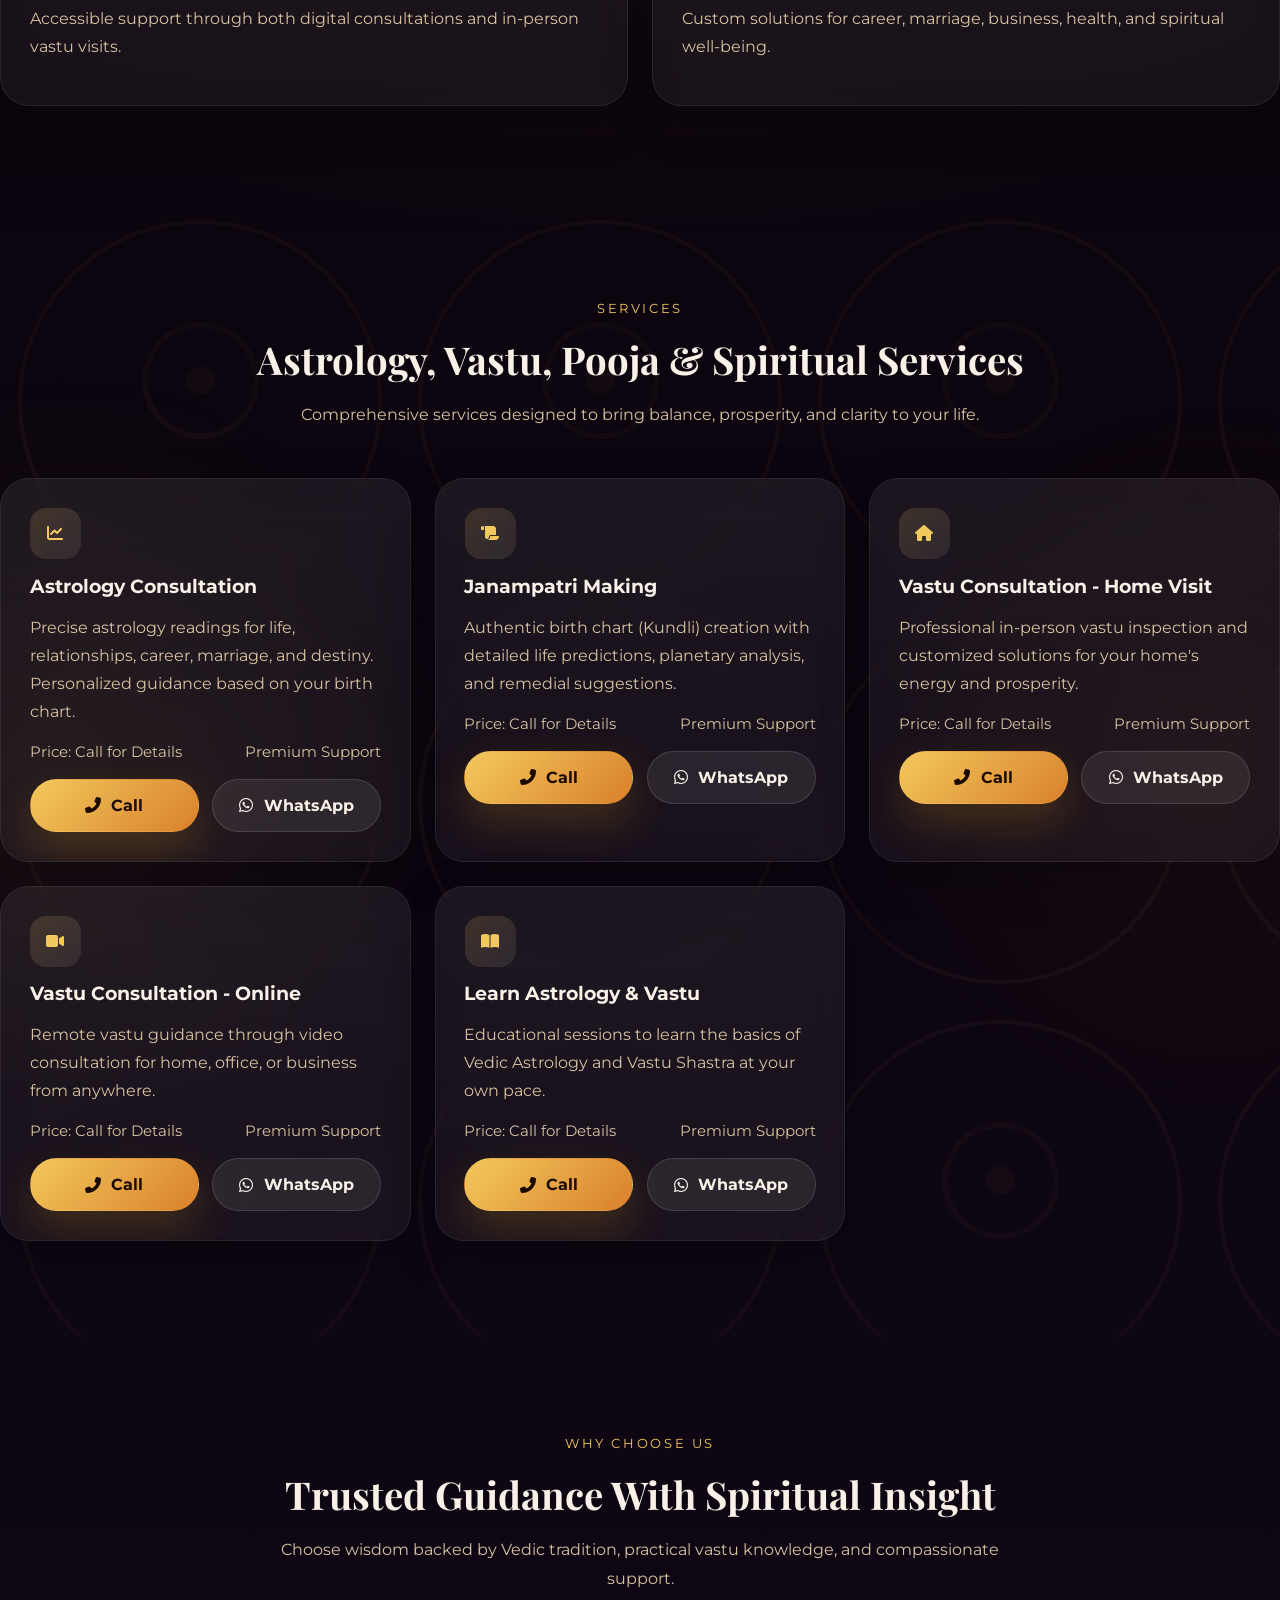
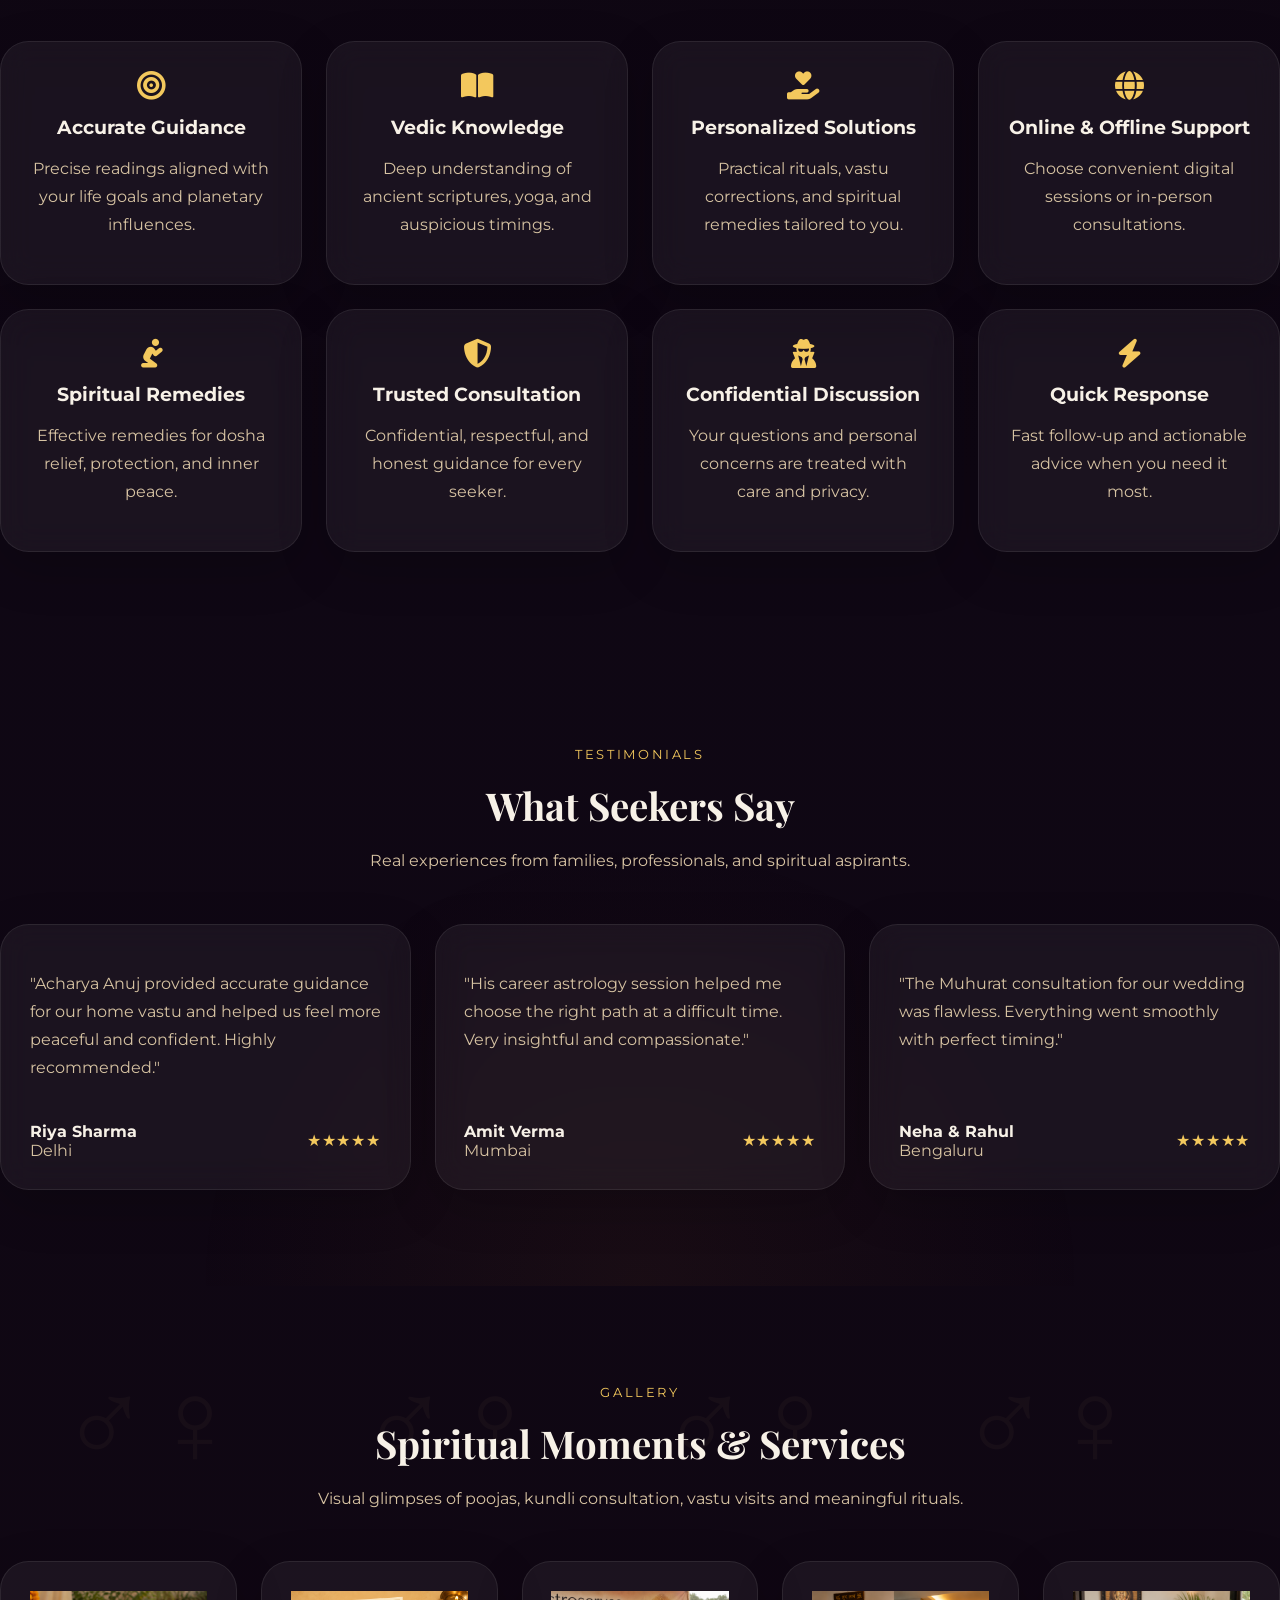
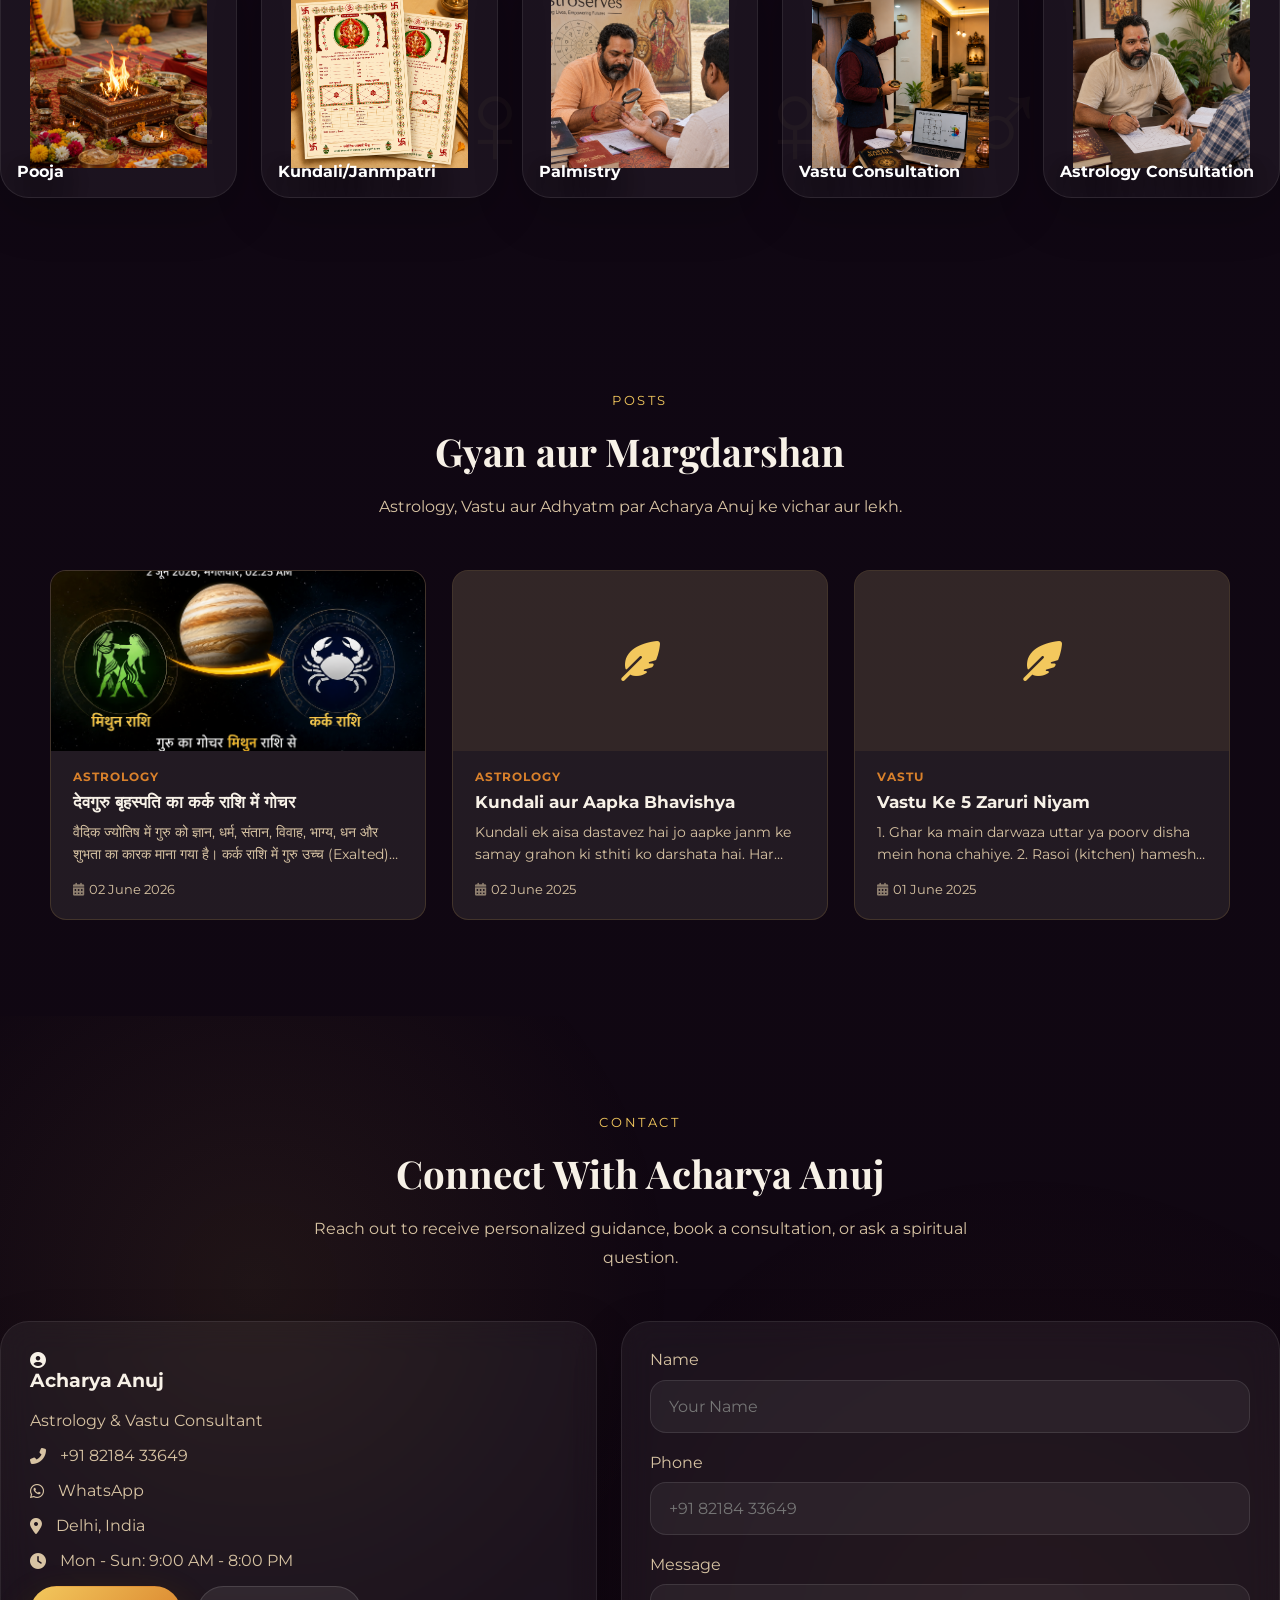
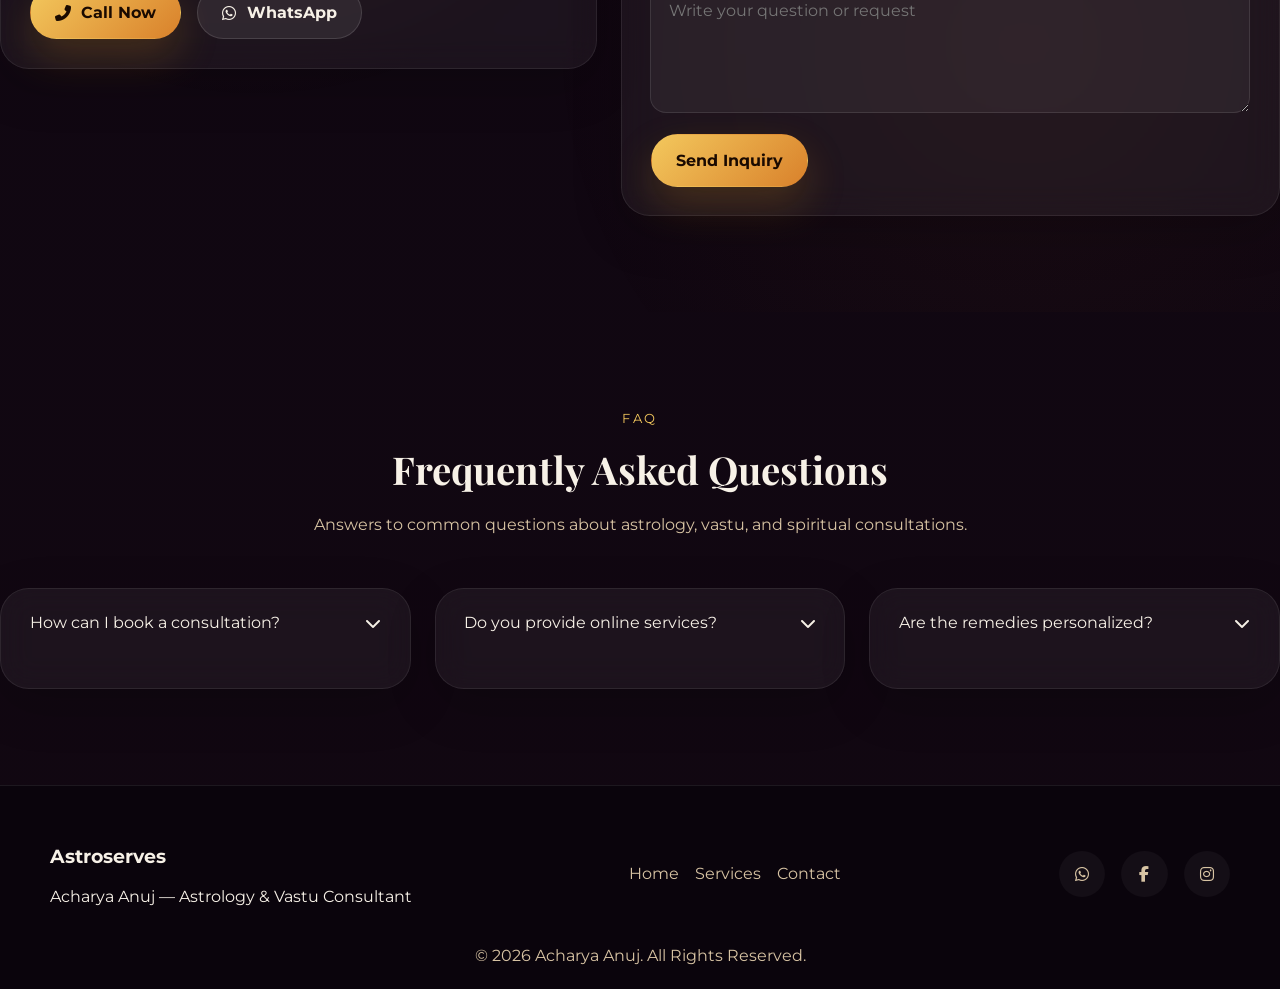
==== commit cdc77217: "Replace Pooja placeholder with actual pooja image in gallery" ====
--- a/index.html
+++ b/index.html
@@ -279,7 +279,7 @@
         </div>
         <div class="gallery-grid">
           <div class="gallery-card animate-up">
-            <img src="https://images.unsplash.com/photo-1542736667-069246bdbcdb?auto=format&fit=crop&w=800&q=80" alt="Pooja" class="lightbox-trigger" />
+            <img src="images/pooja.png" alt="Pooja" class="lightbox-trigger" />
             <span>Pooja</span>
           </div>
           <div class="gallery-card animate-up delay-1">
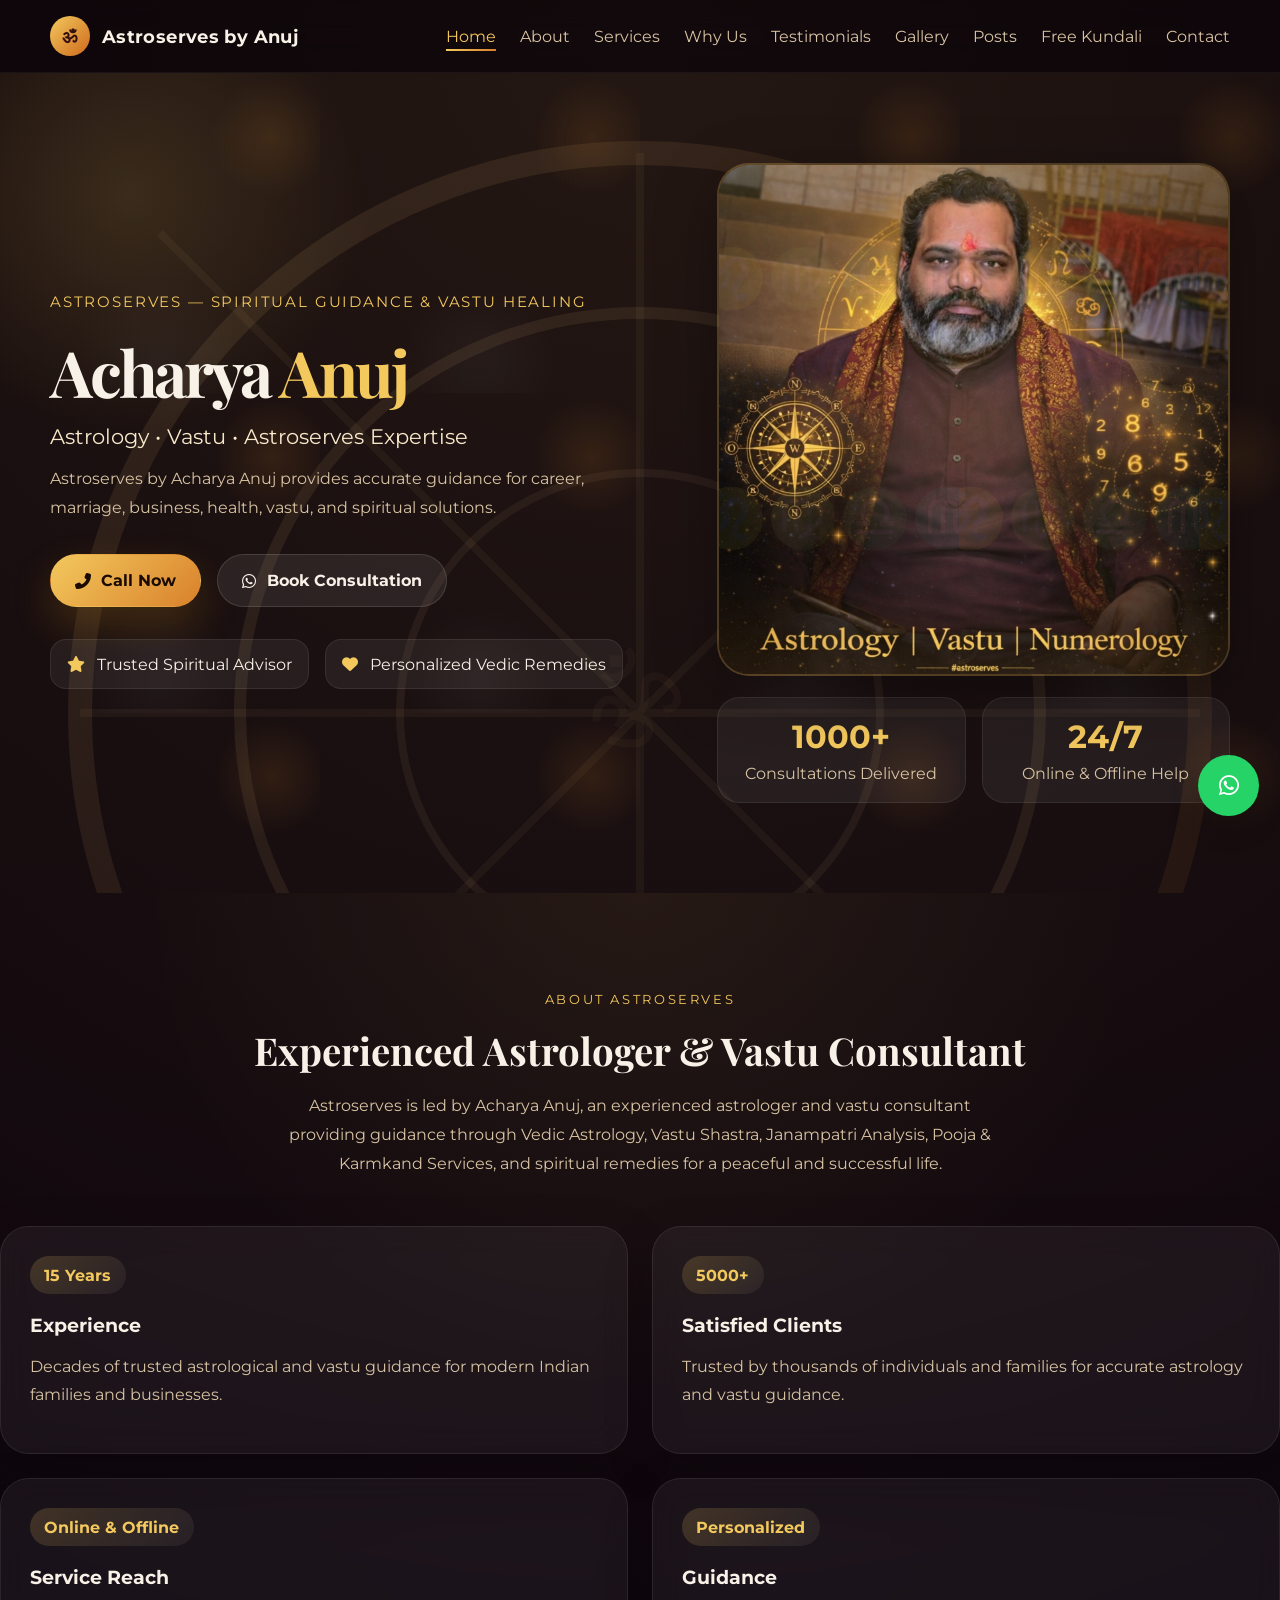
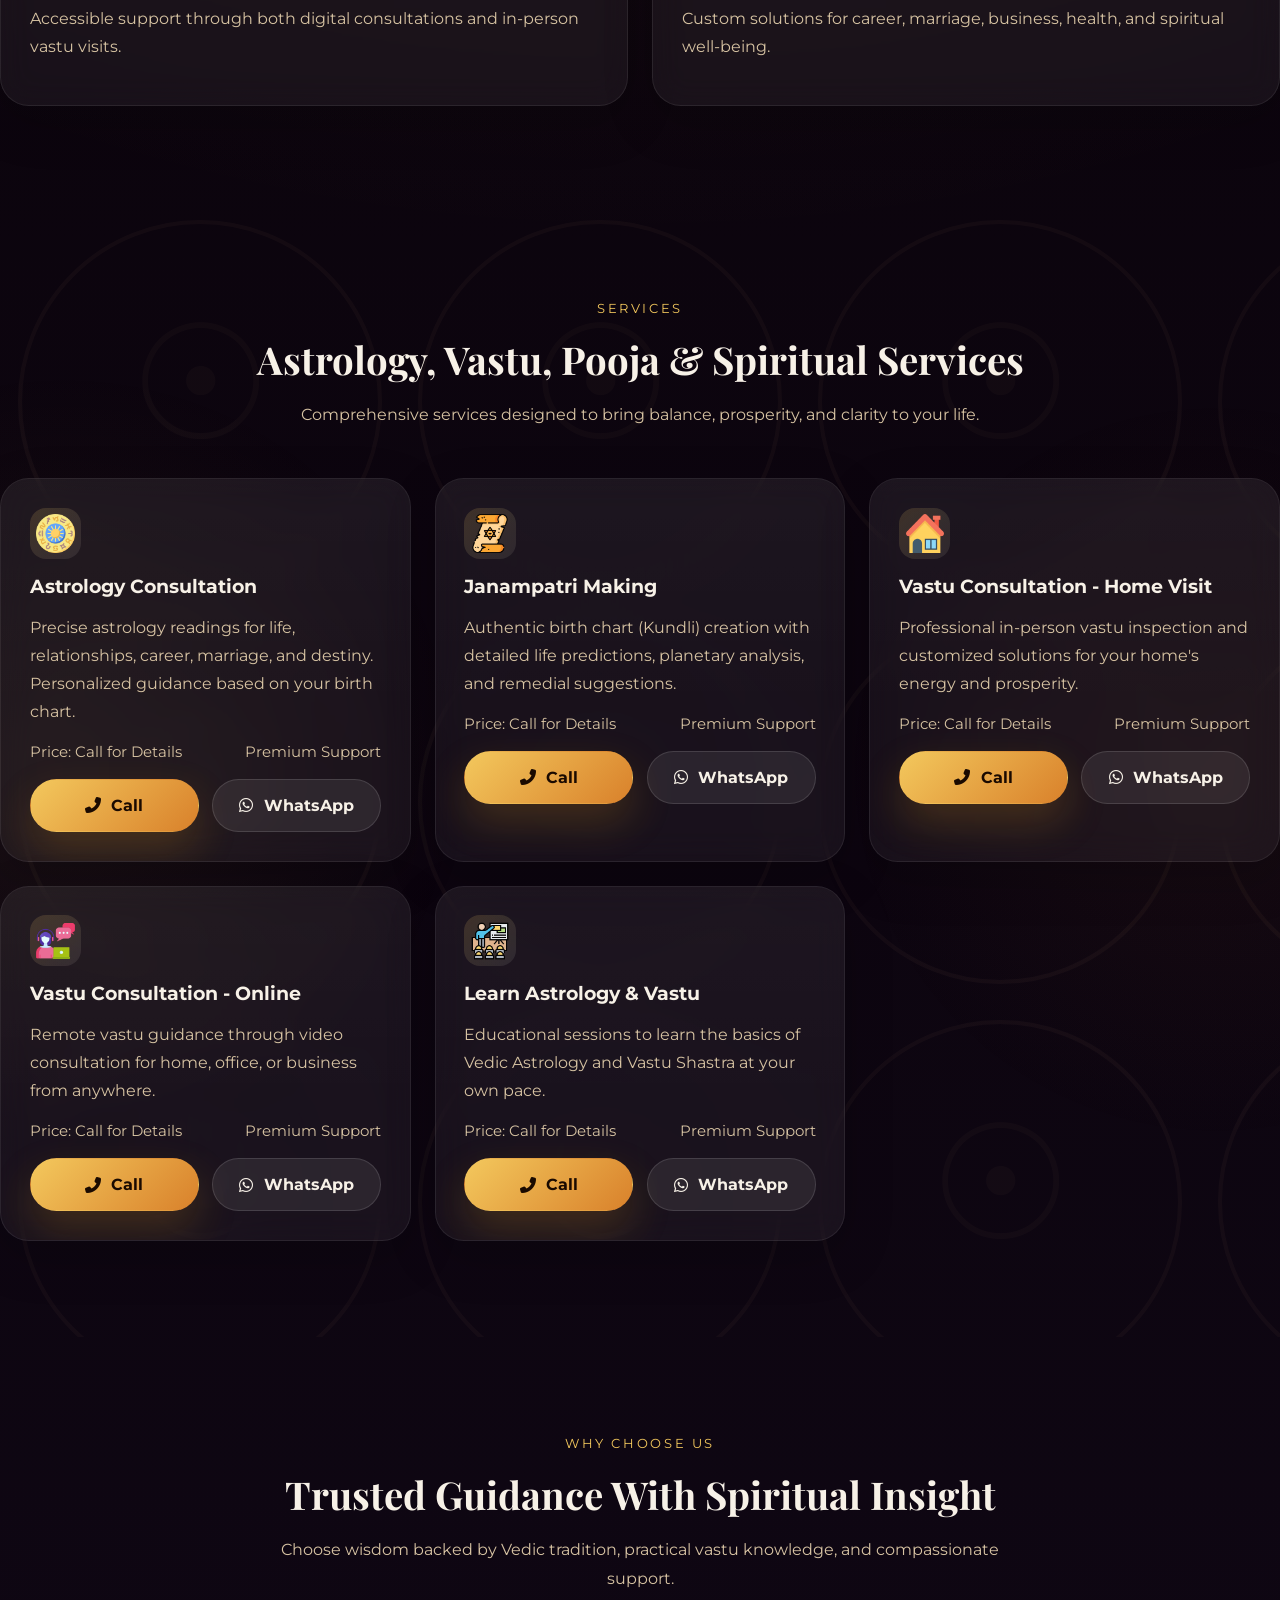
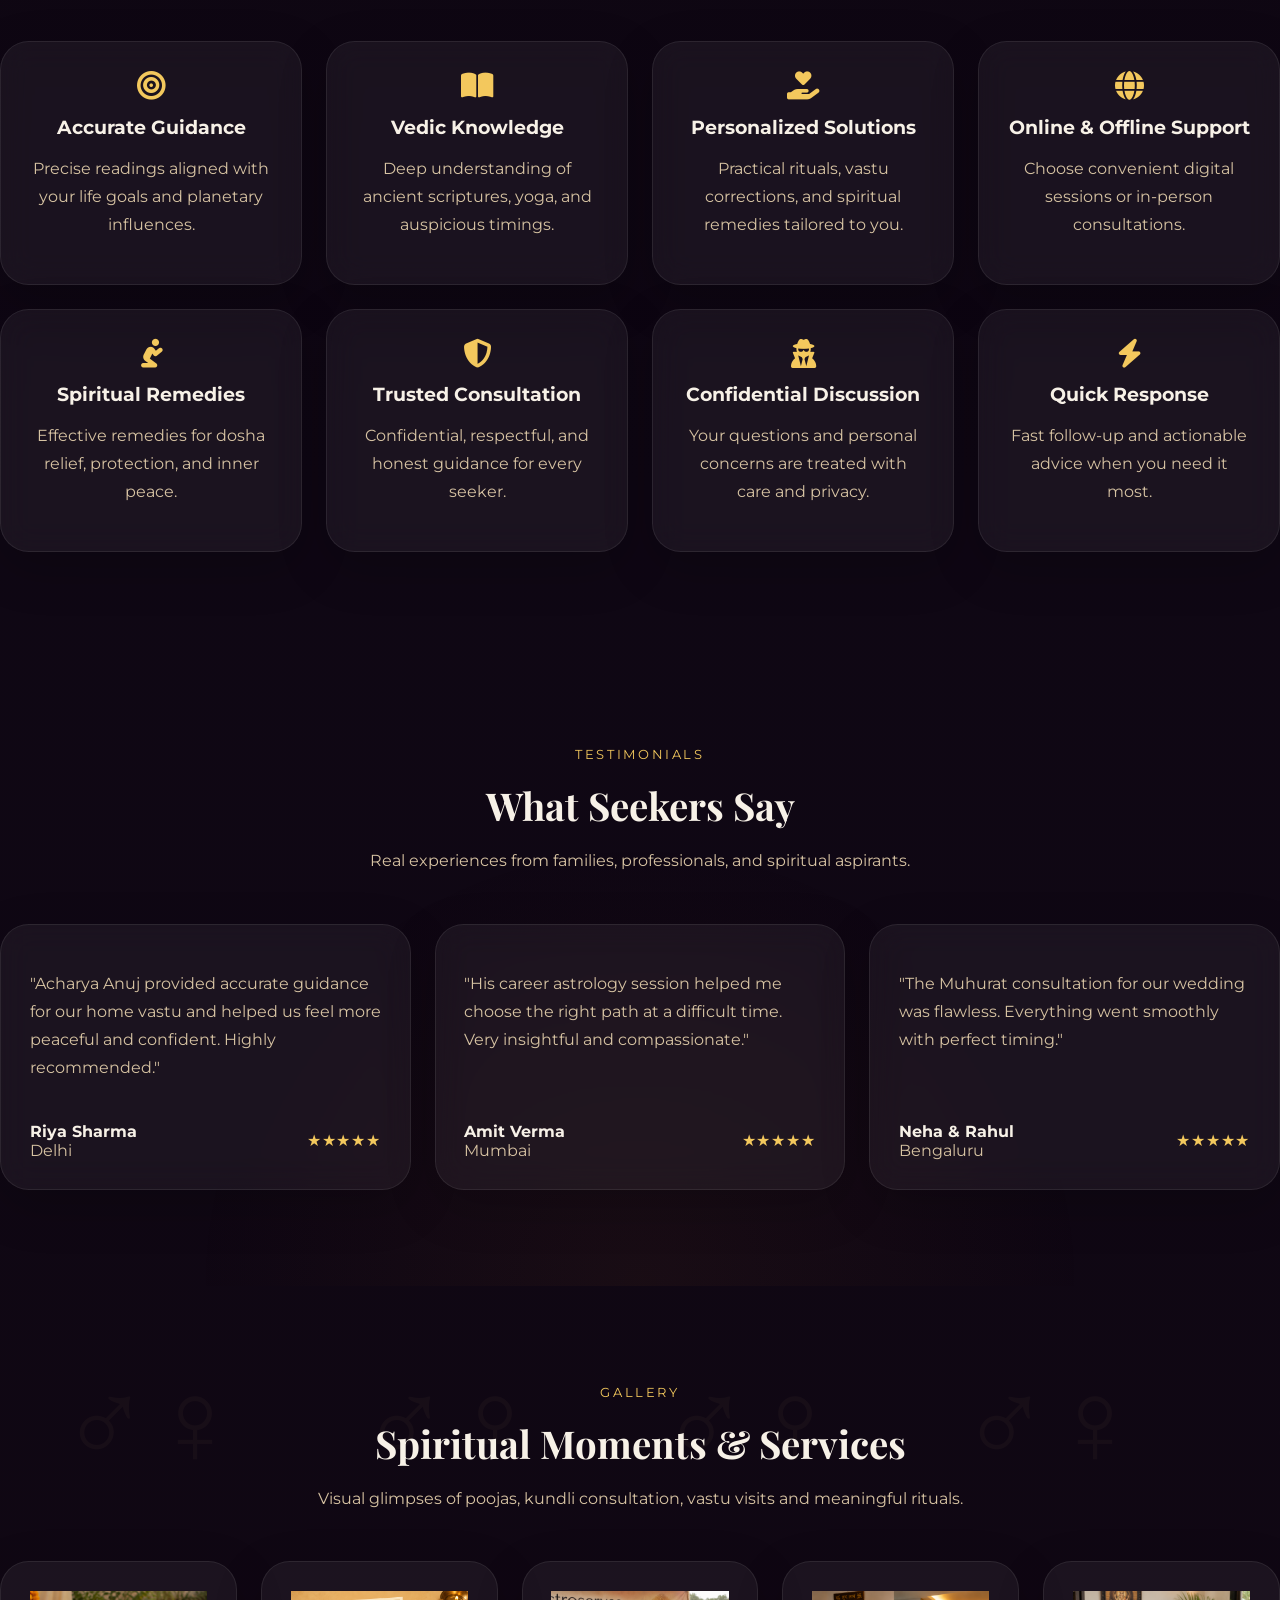
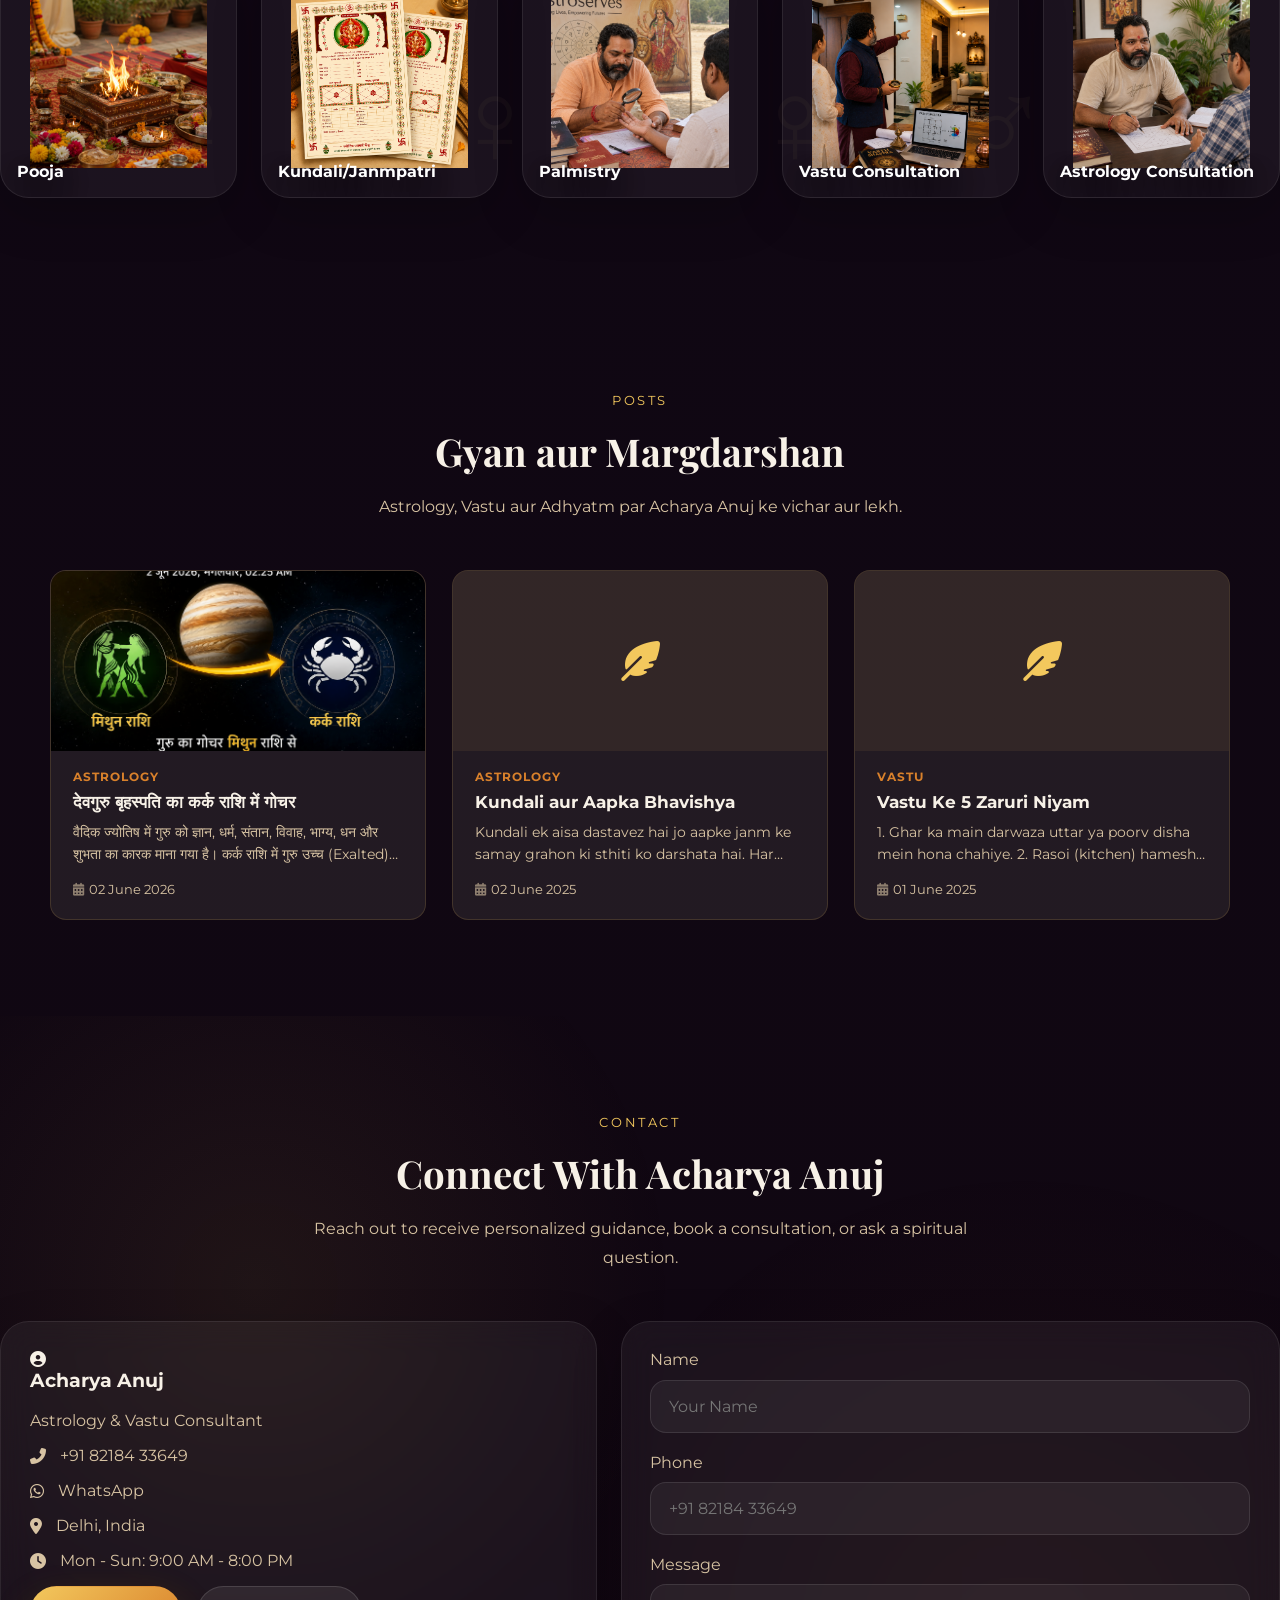
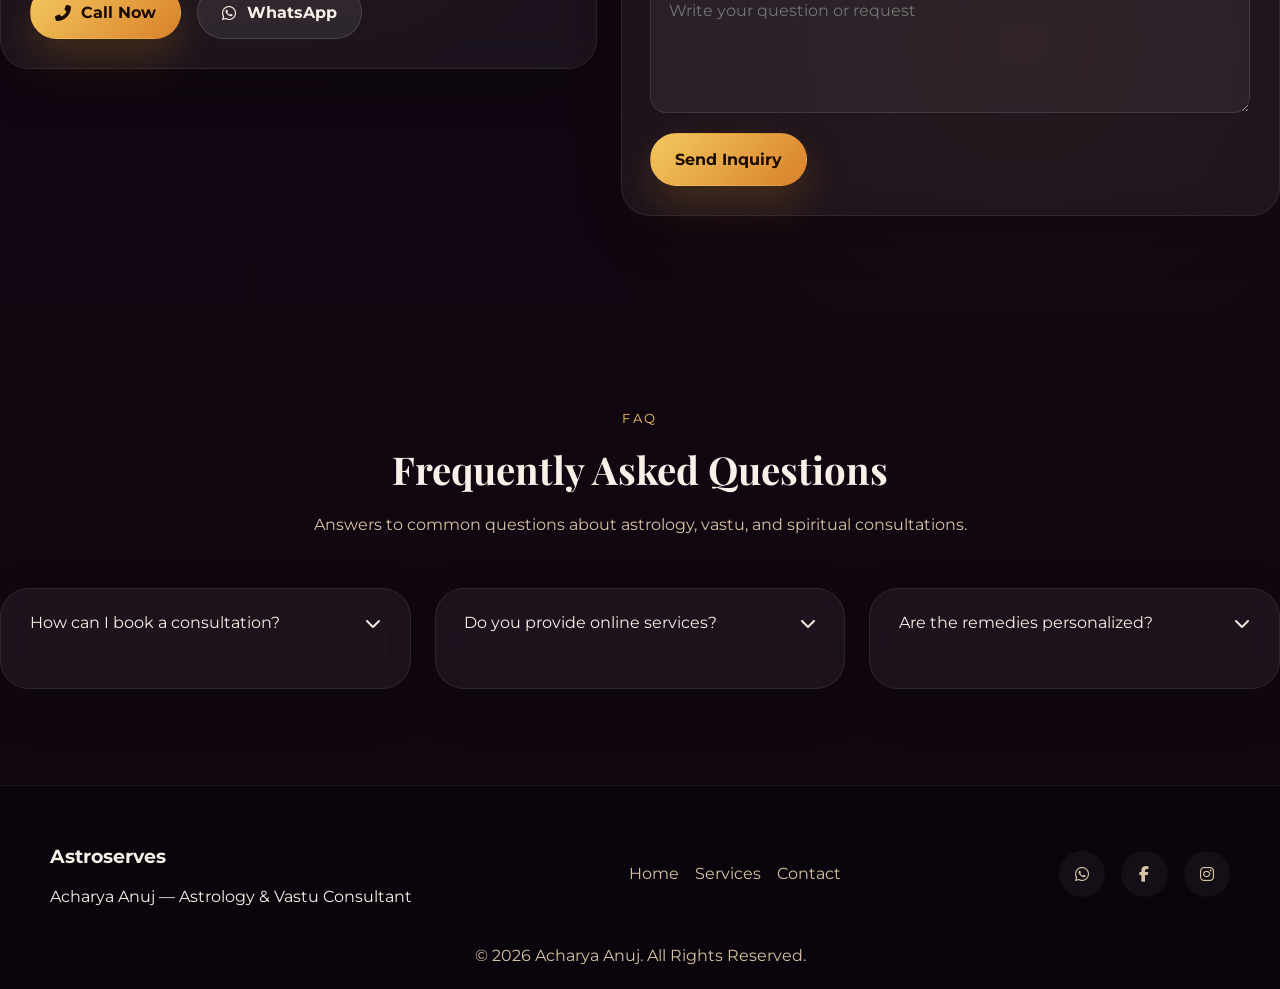
==== commit 787b94da: "Add Free Kundali page with pure-JS Vedic astrology engine - kundali-engine.js: self-contained astron" ====
--- a/index.html
+++ b/index.html
@@ -71,6 +71,7 @@
           <a href="#testimonials" class="nav-link">Testimonials</a>
           <a href="#gallery" class="nav-link">Gallery</a>
           <a href="#posts" class="nav-link">Posts</a>
+          <a href="kundali.html" class="nav-link">Free Kundali</a>
           <a href="#contact" class="nav-link">Contact</a>
         </div>
       </nav>
--- a/styles.css
+++ b/styles.css
@@ -481,6 +481,13 @@
   margin-bottom: 1rem;
   background: linear-gradient(135deg, rgba(243, 200, 93, 0.16), rgba(255, 255, 255, 0.08));
   color: var(--gold);
+  padding: 0.4rem;
+}
+
+.services-card .service-icon img {
+  width: 100%;
+  height: 100%;
+  object-fit: contain;
 }
 
 .services-card .service-meta {
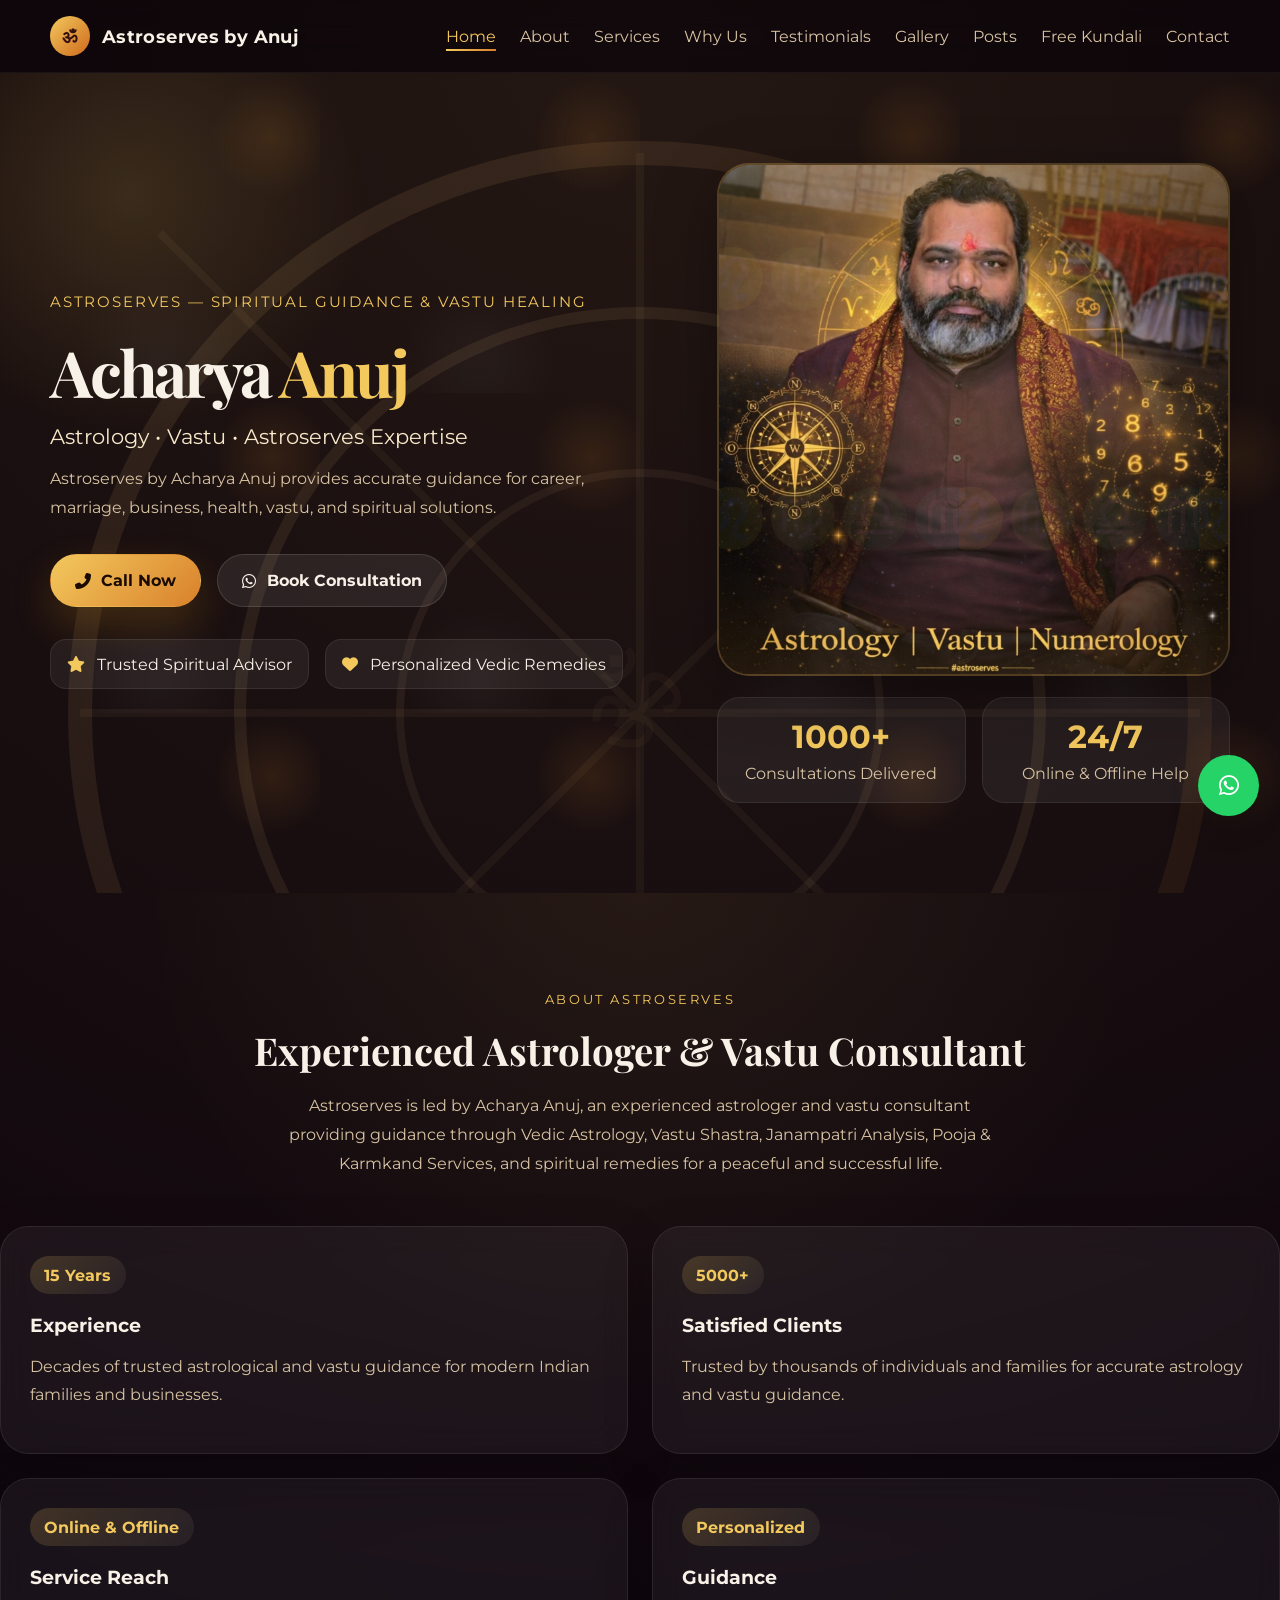
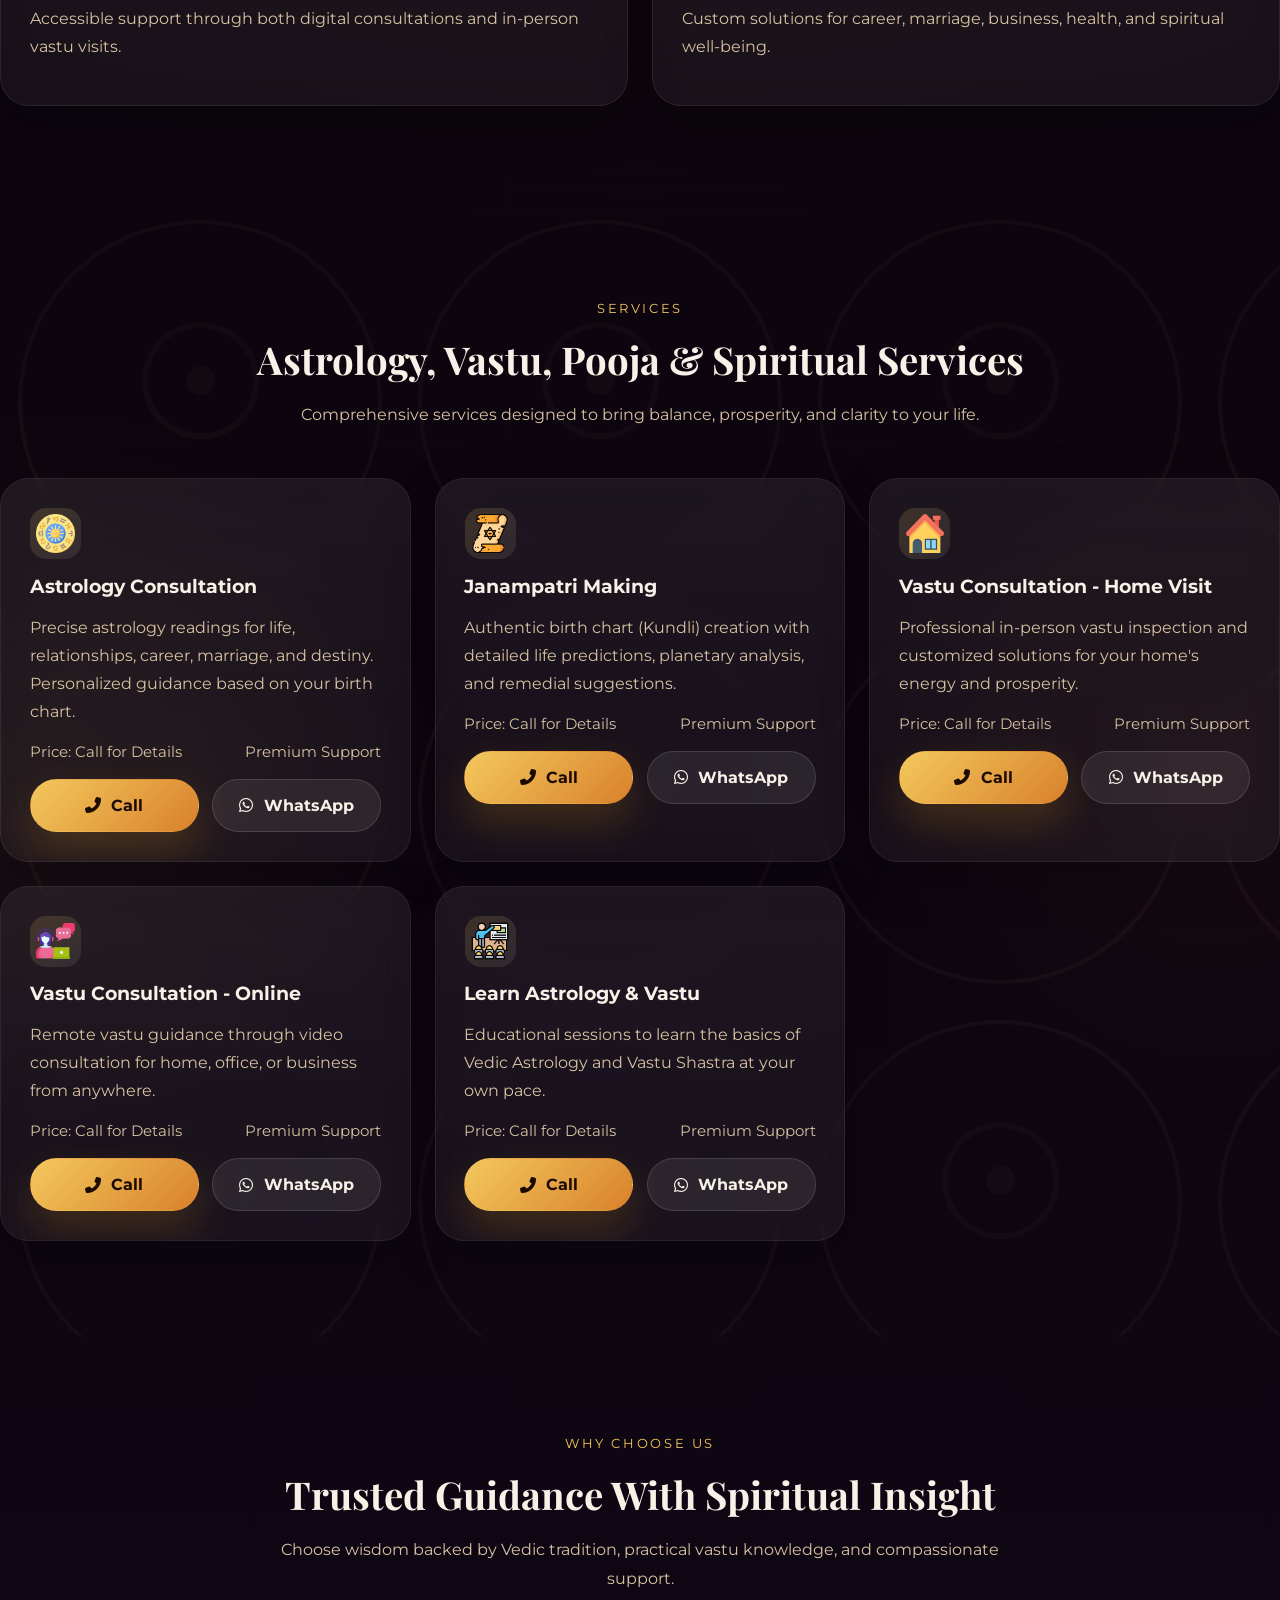
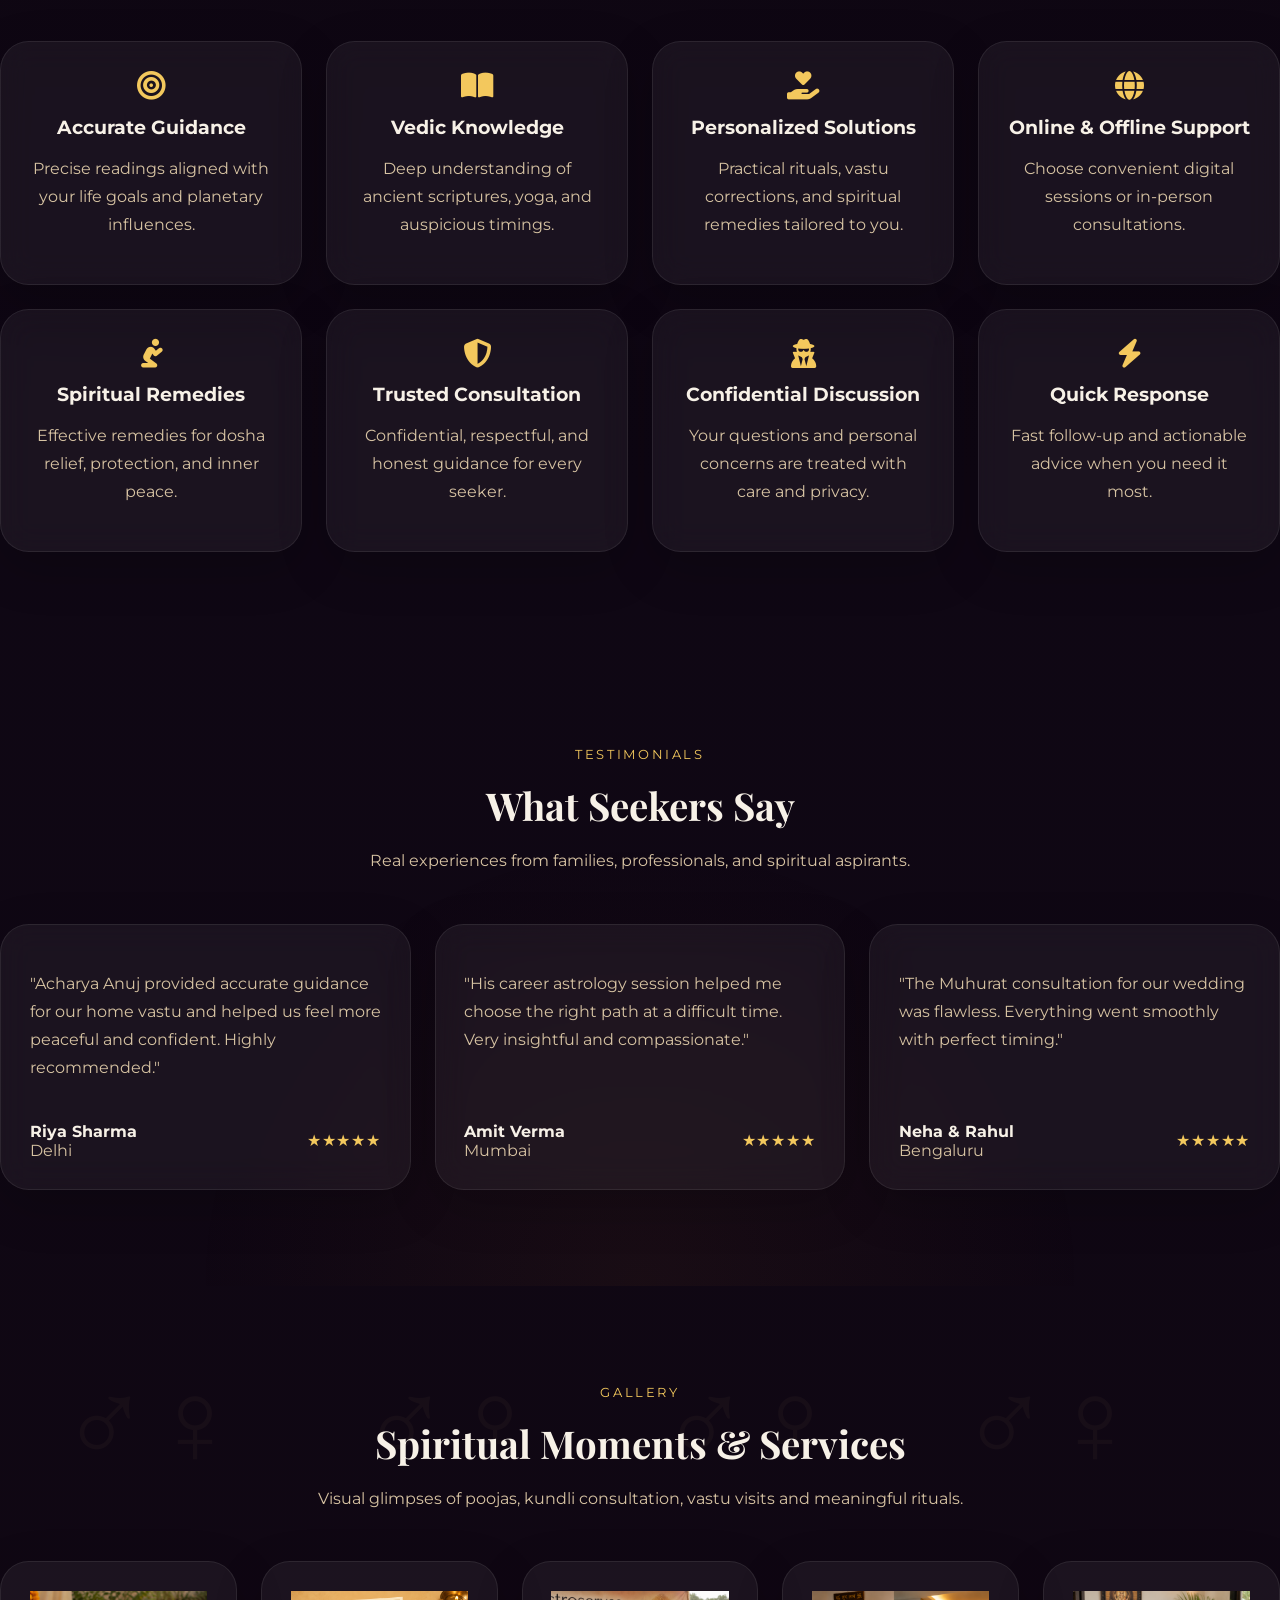
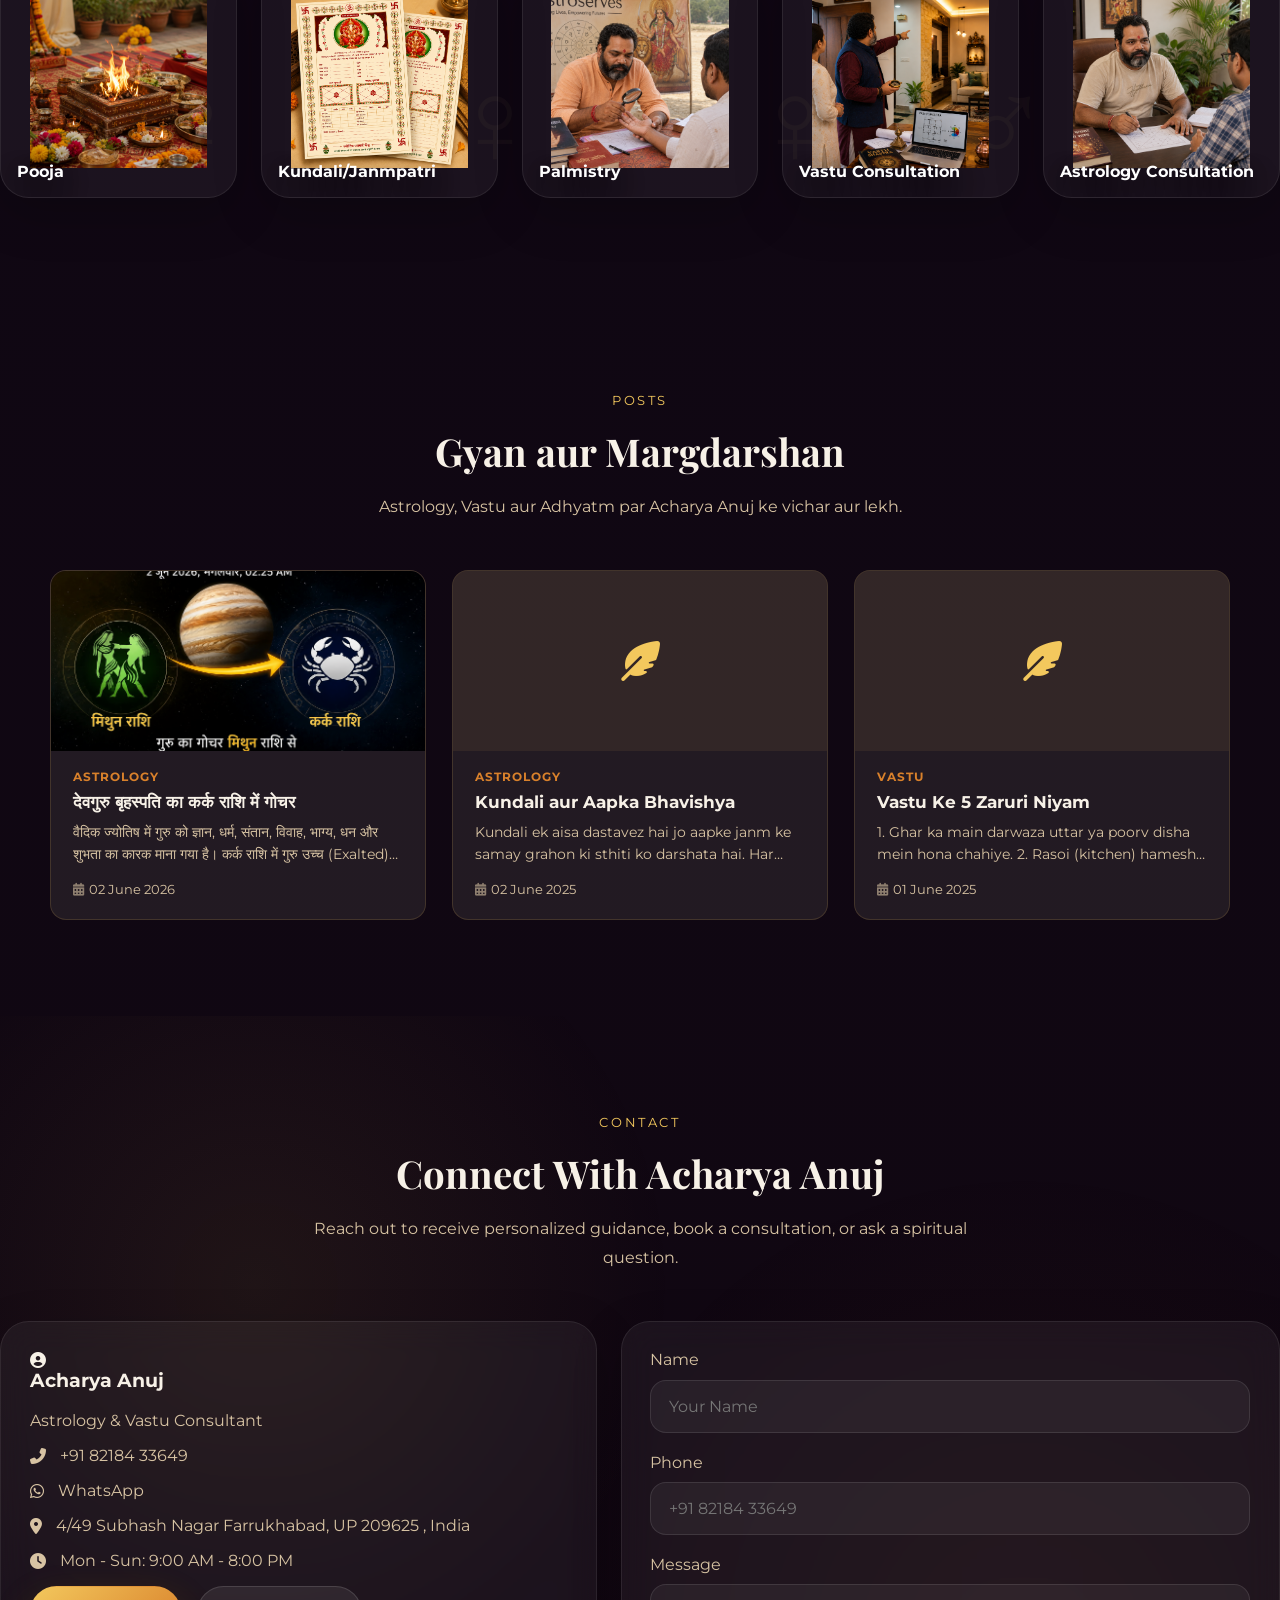
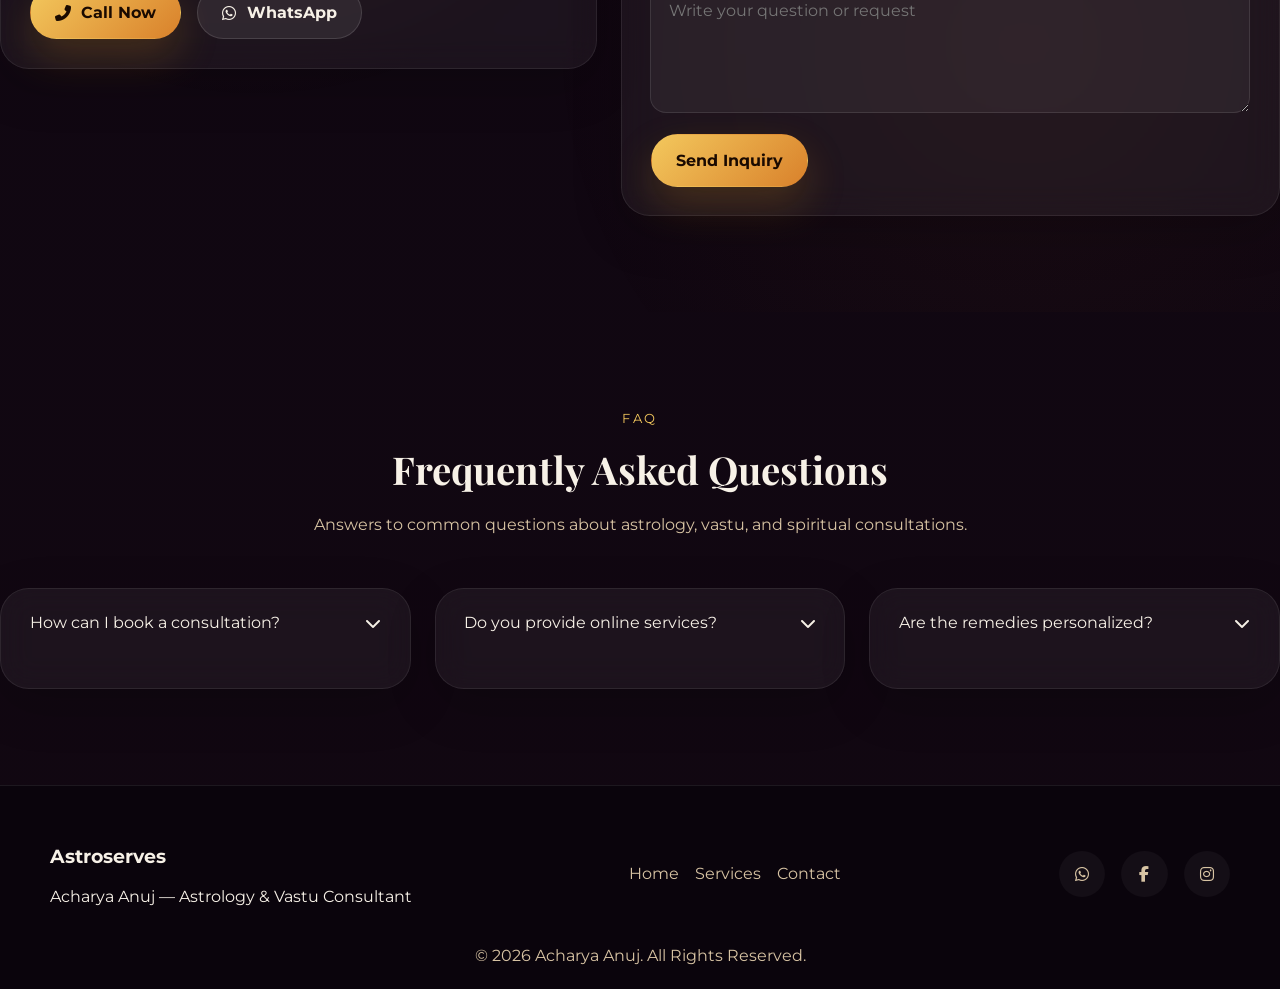
==== commit 40f5e04a: "Change address in contact info to specific locationaddres change Updated the address in the contact " ====
--- a/index.html
+++ b/index.html
@@ -347,7 +347,7 @@
             <div class="contact-info">
               <p><i class="fas fa-phone-alt"></i> <a href="tel:+918218433649">+91 82184 33649</a></p>
               <p><i class="fab fa-whatsapp"></i> <a href="https://wa.me/918218433649" target="_blank" rel="noreferrer">WhatsApp</a></p>
-              <p><i class="fas fa-map-marker-alt"></i> Delhi, India</p>
+              <p><i class="fas fa-map-marker-alt"></i> 4/49 Subhash Nagar Farrukhabad,  UP 209625 , India</p>
               <p><i class="fas fa-clock"></i> Mon - Sun: 9:00 AM - 8:00 PM</p>
             </div>
             <div class="contact-buttons">
